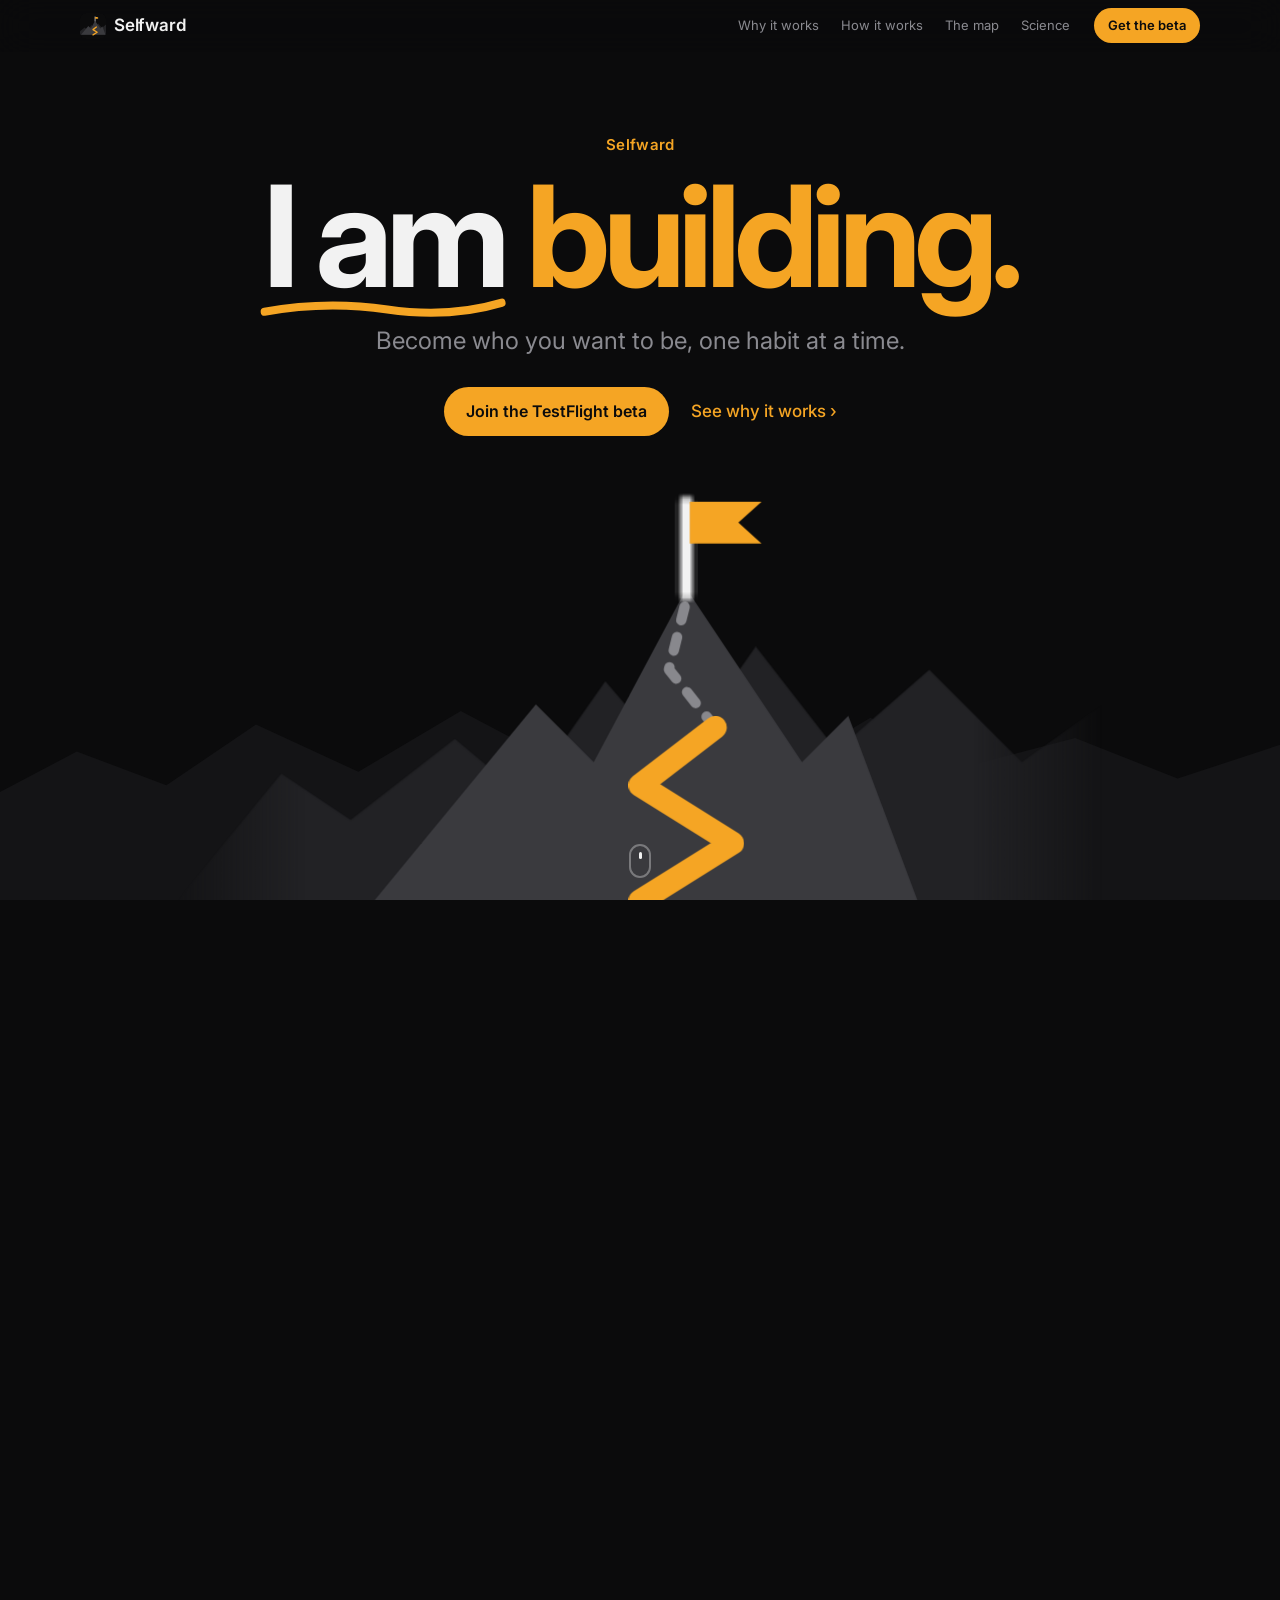
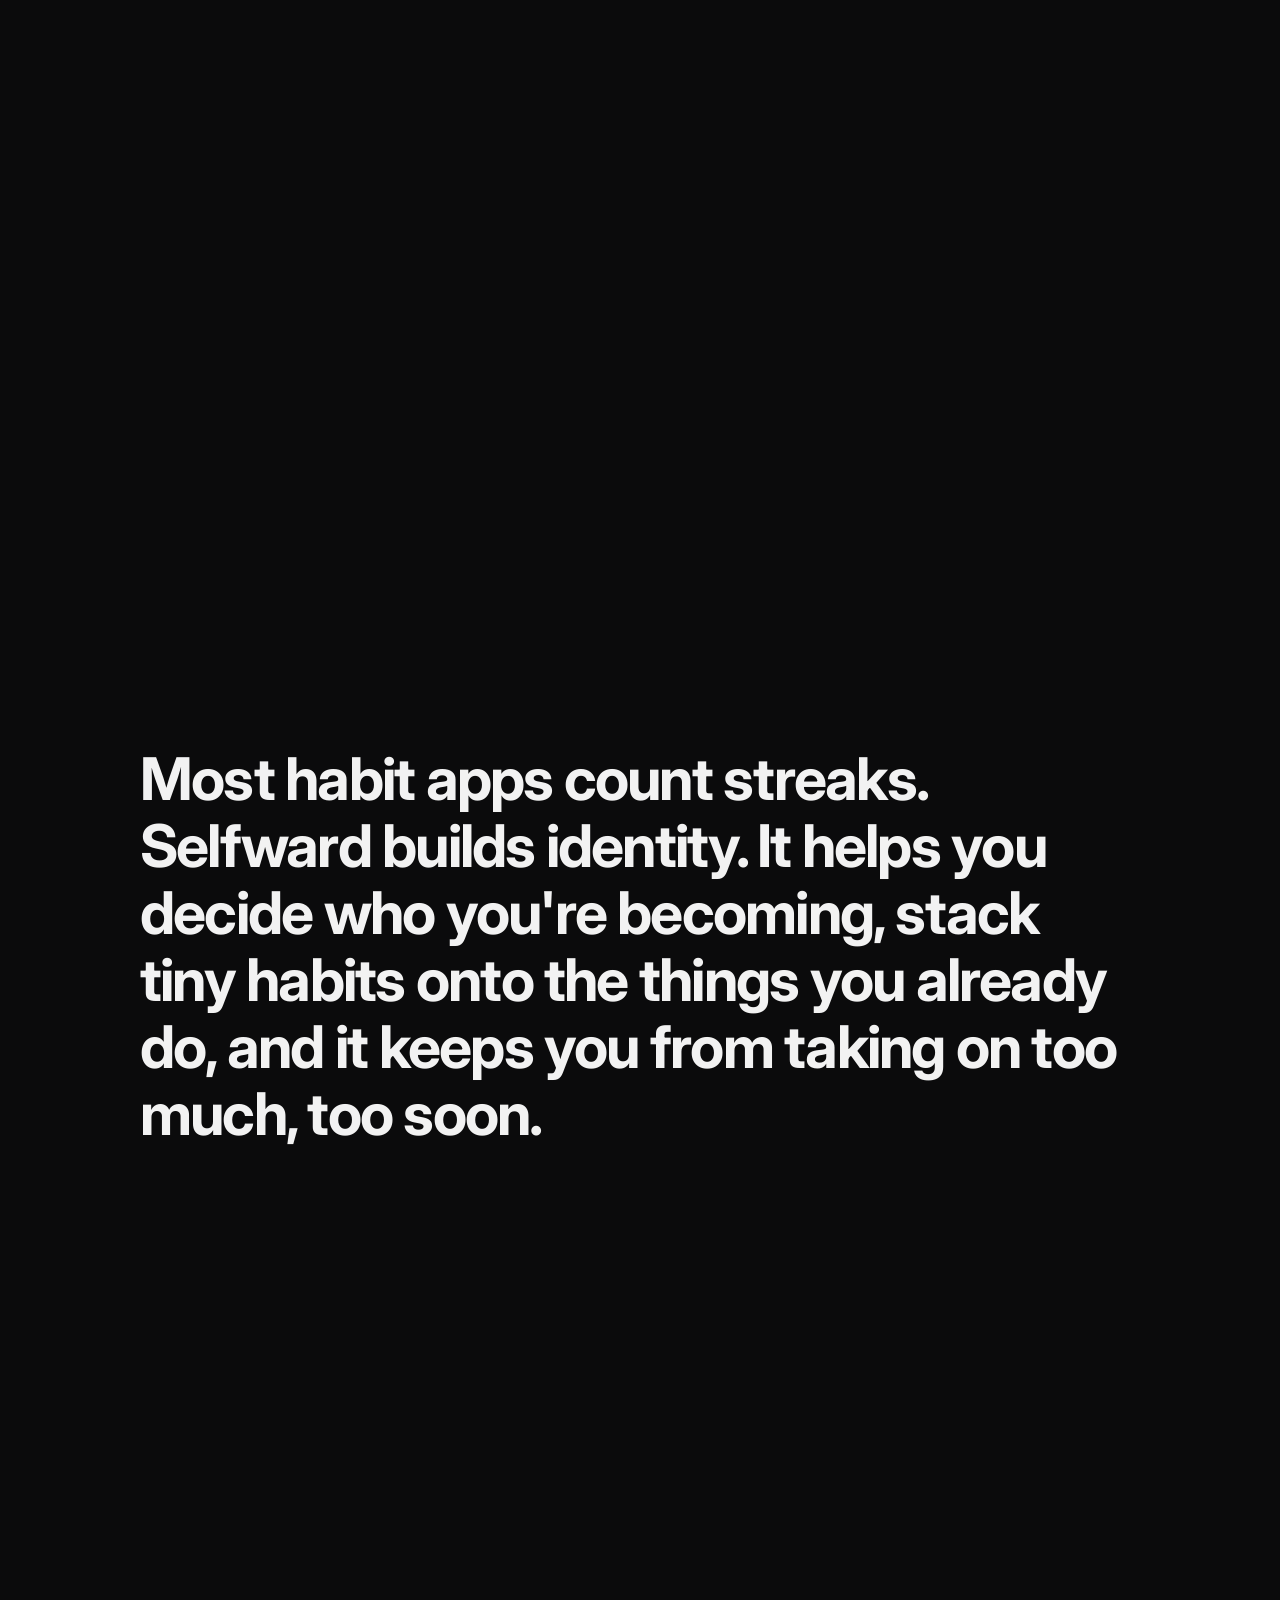
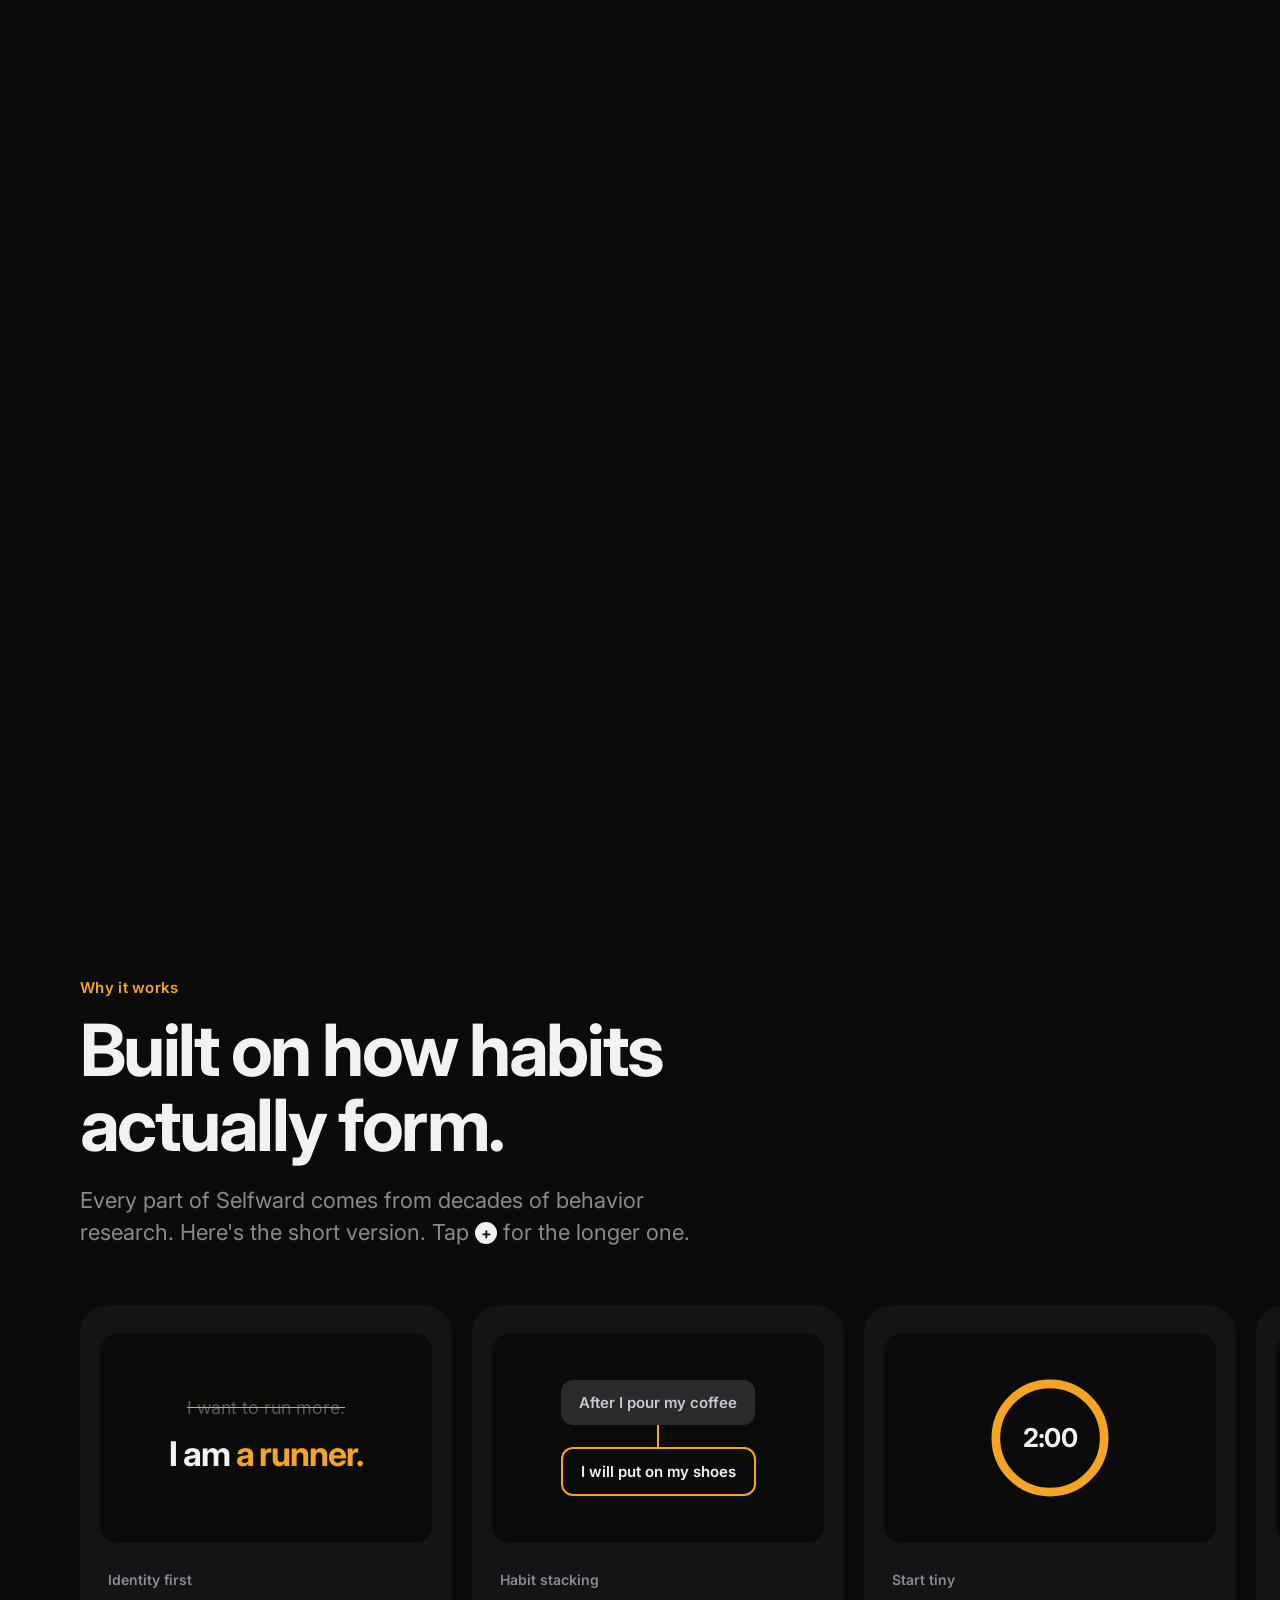
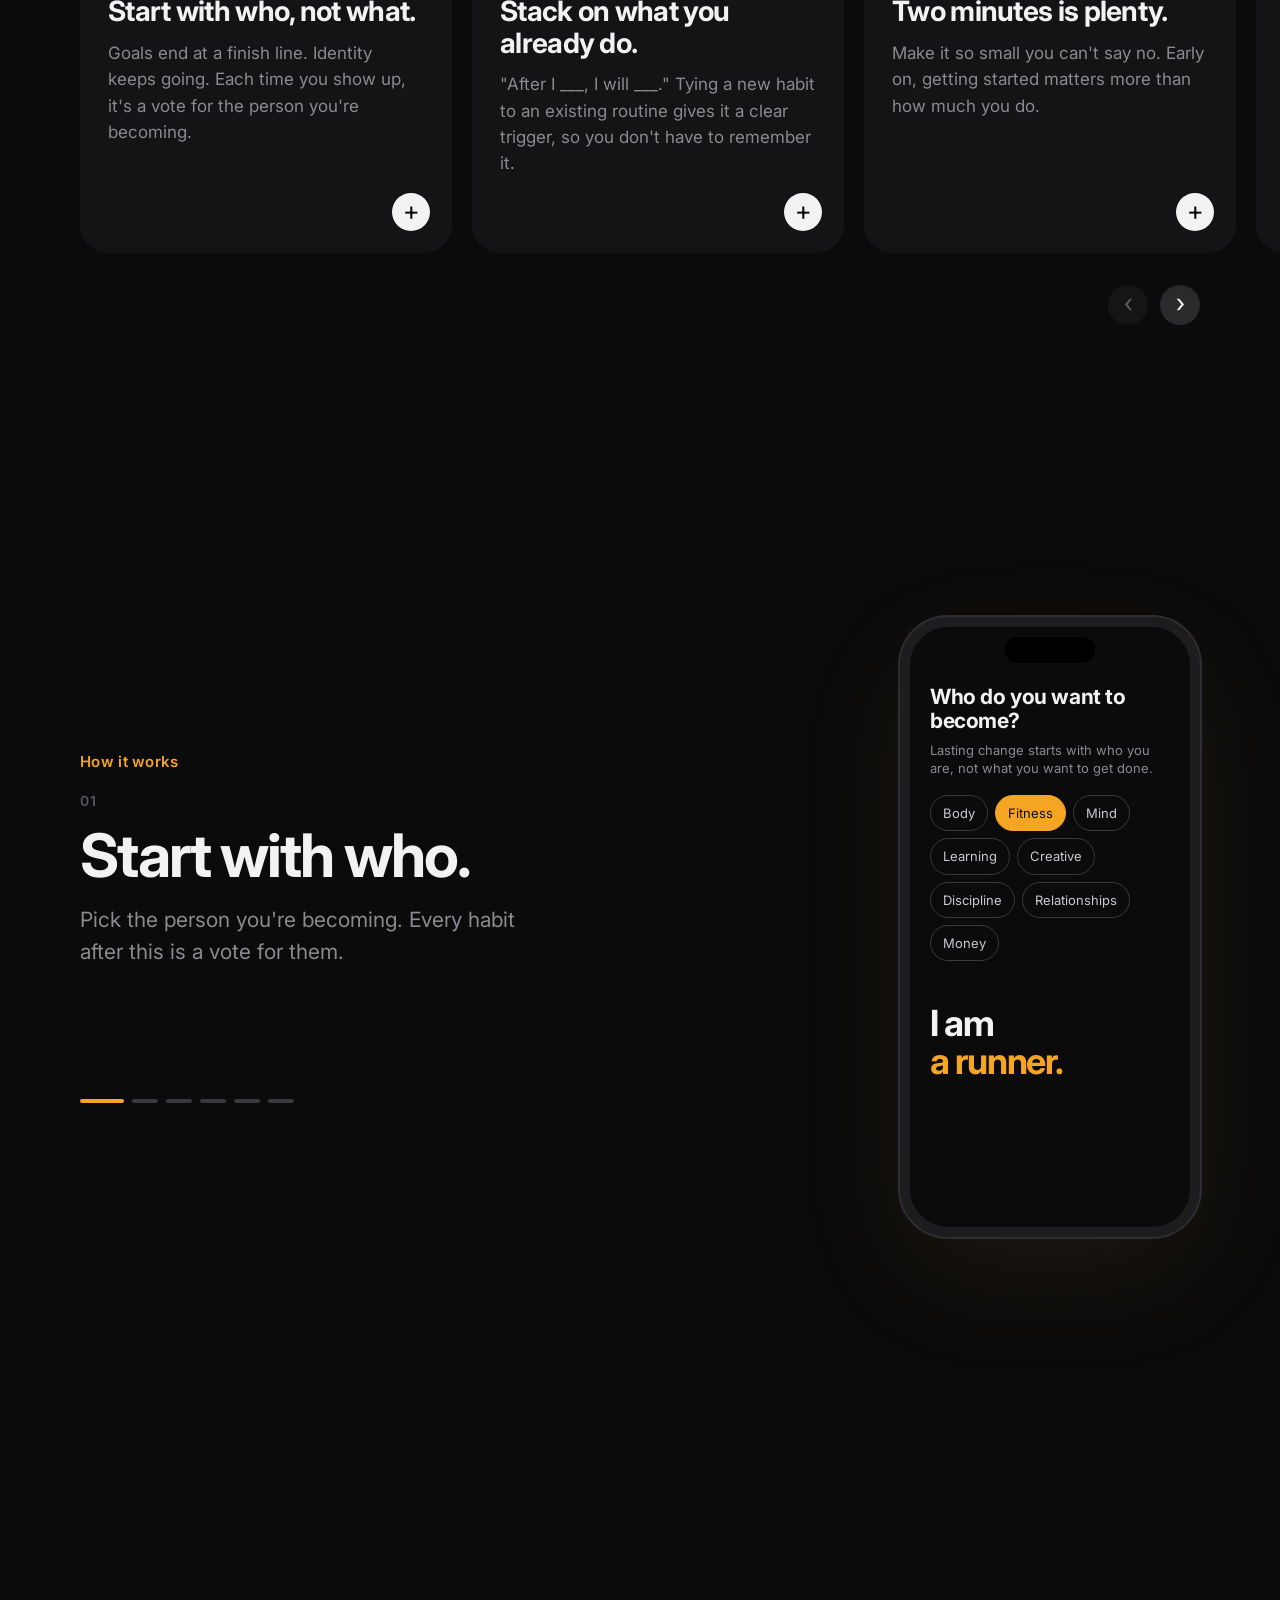
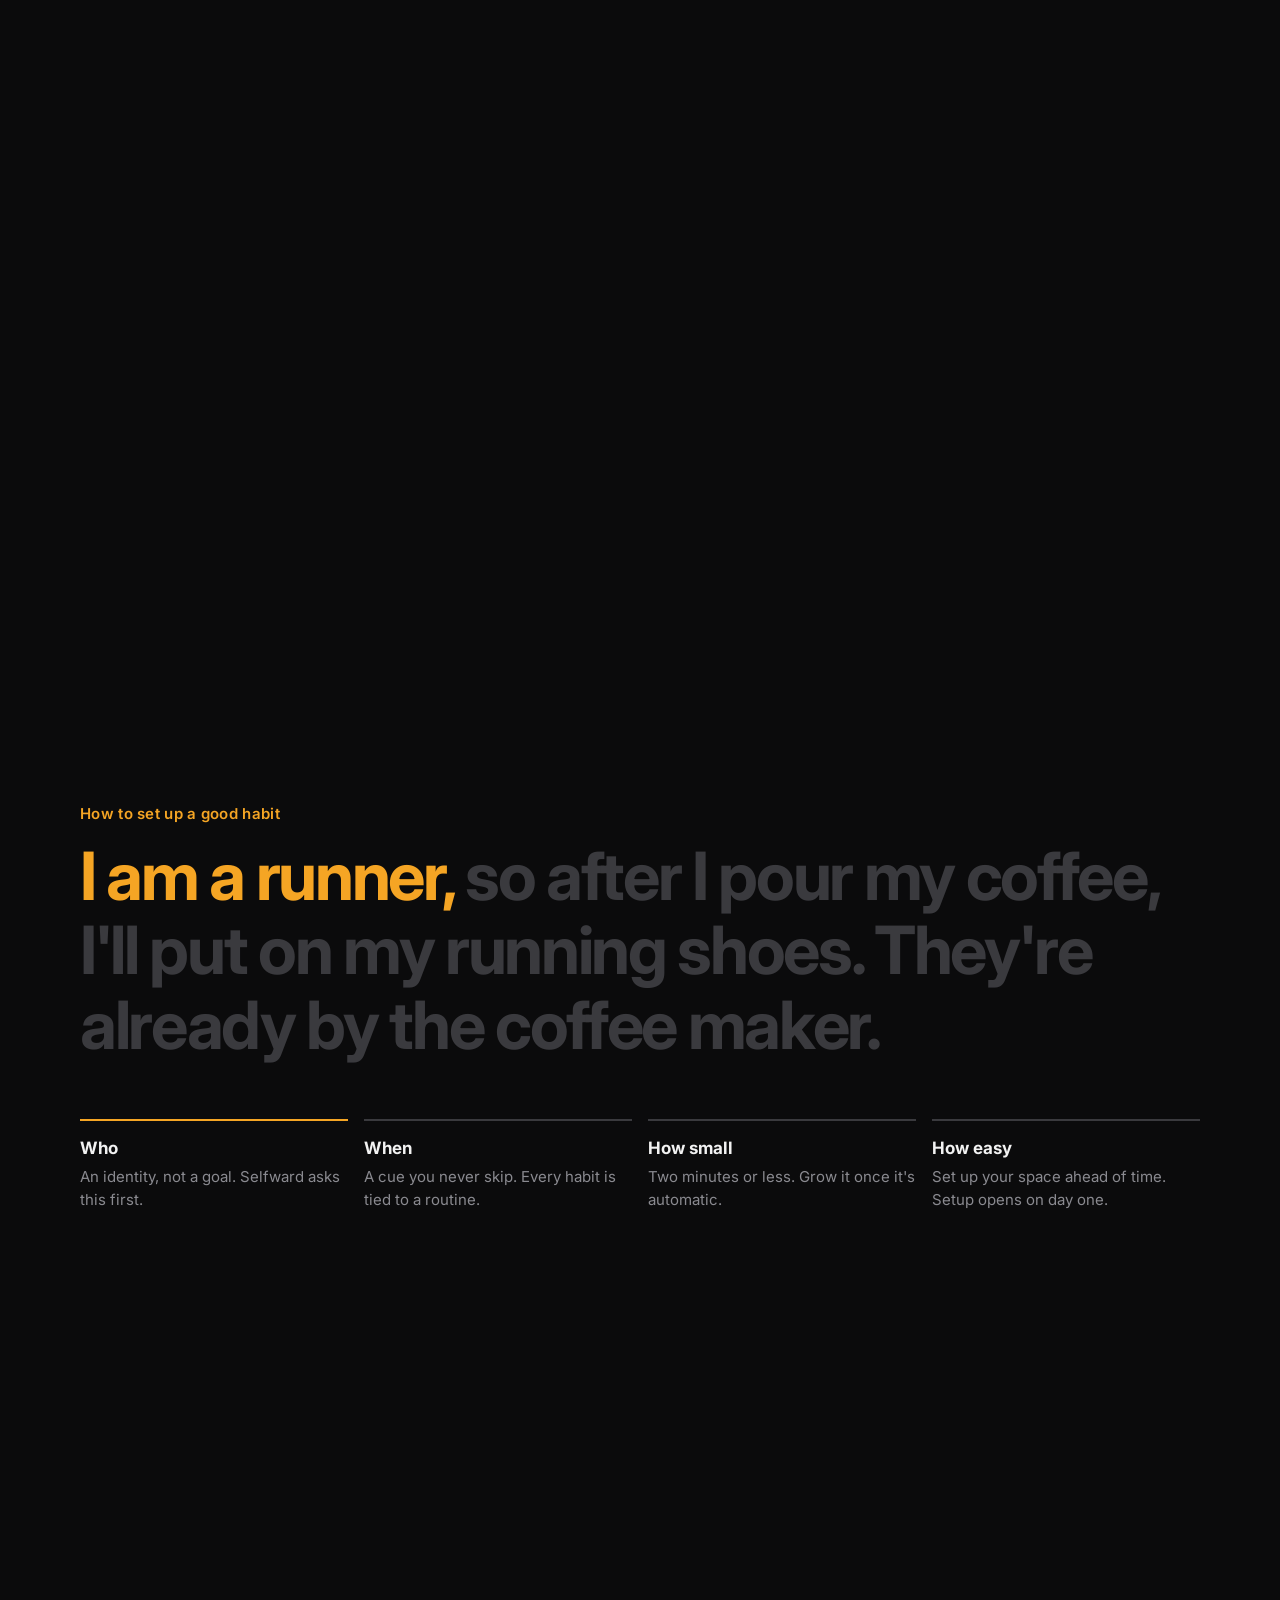
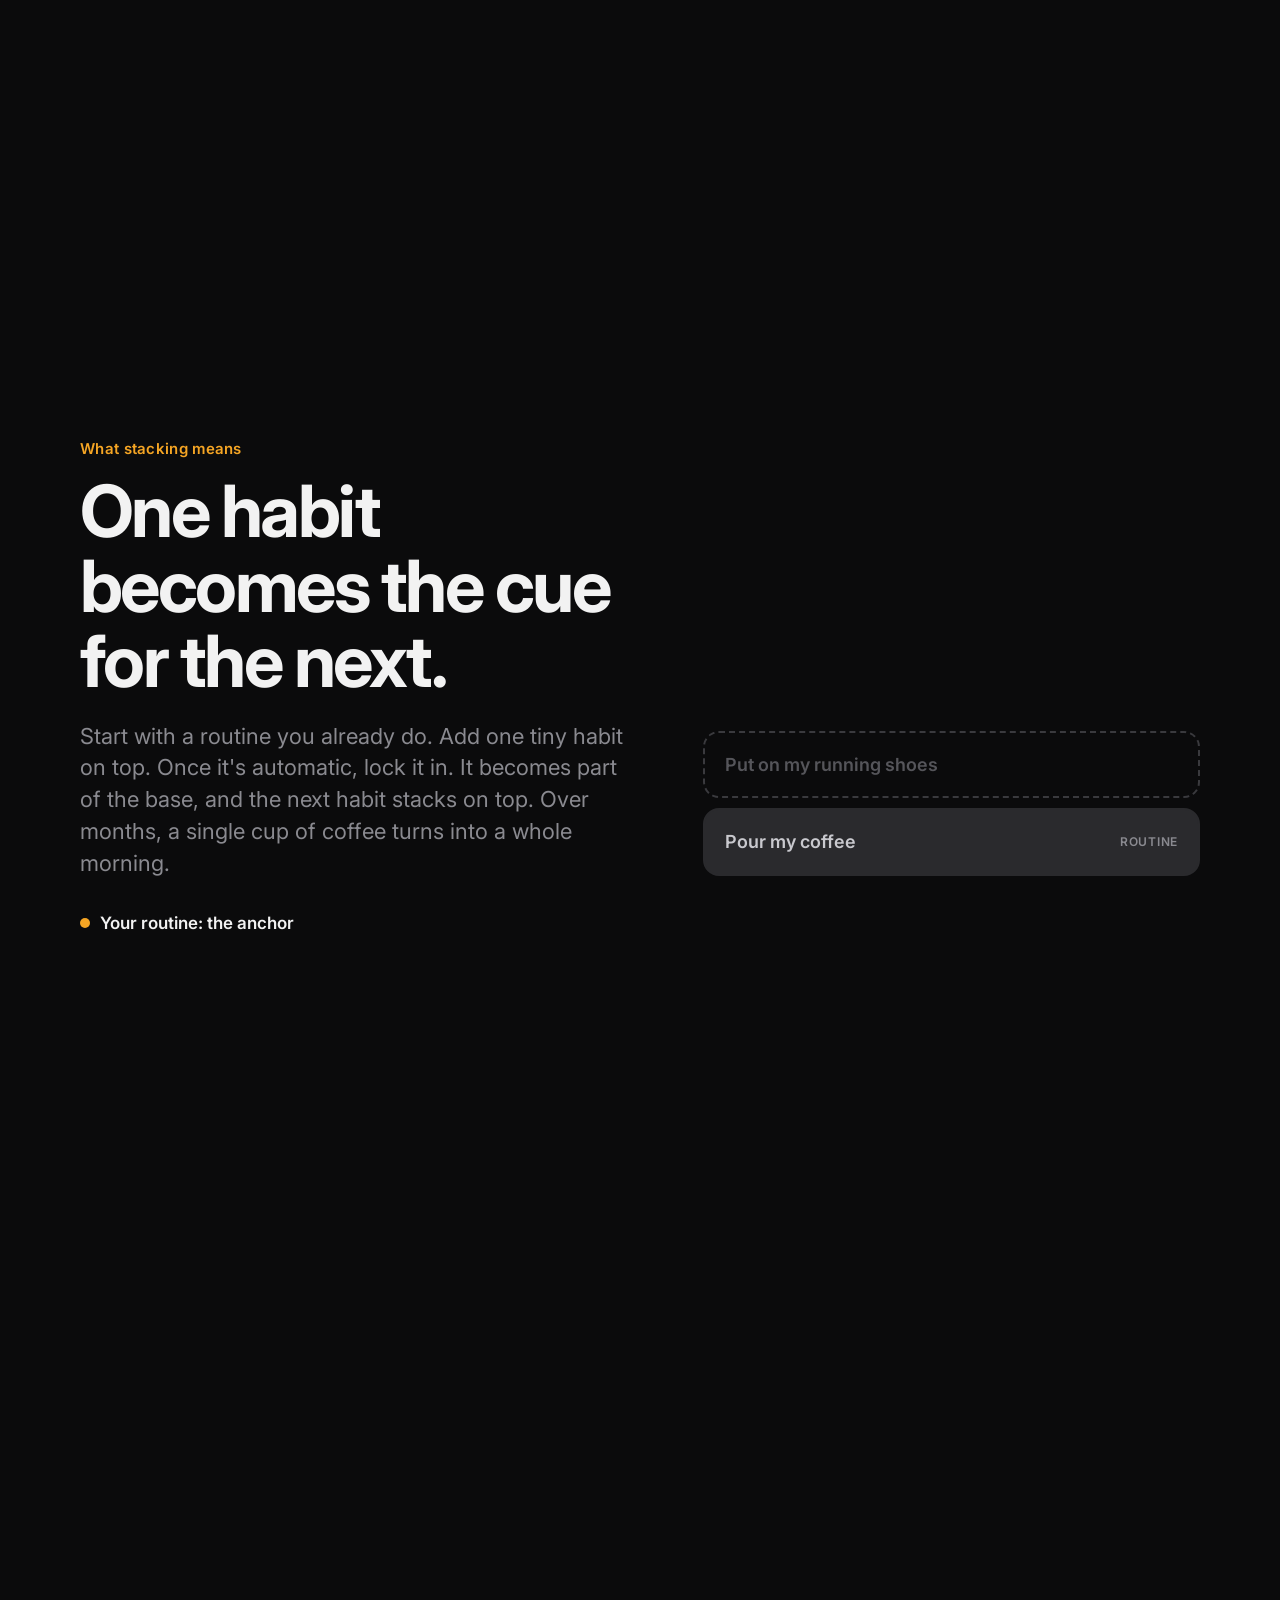
==== index.html @ f092ea37 "Add files via upload" ====
<!doctype html>
<html lang="en">
<head>
  <meta charset="utf-8">
  <meta name="viewport" content="width=device-width, initial-scale=1">
  <title>Selfward</title>
  <meta name="description" content="Selfward helps you become who you want to be, one habit at a time. Identity-first habit stacking, built on the science of how habits actually form.">
  <meta name="theme-color" content="#0B0B0C">
  <link rel="icon" href="assets/favicon.png">
  <link rel="apple-touch-icon" href="assets/icon.png">
  <link rel="preconnect" href="https://fonts.googleapis.com">
  <link rel="preconnect" href="https://fonts.gstatic.com" crossorigin>
  <link href="https://fonts.googleapis.com/css2?family=Inter:wght@400;500;600;700&display=swap" rel="stylesheet">
  <link rel="stylesheet" href="styles.css">
</head>
<body>

<!-- Nav -->
<header class="nav" id="nav">
  <a class="nav-brand" href="#top" aria-label="Selfward home">
    <svg viewBox="0 0 100 100" aria-hidden="true"><use href="#mark"/></svg>
    <span>Selfward</span>
  </a>
  <nav class="nav-links" aria-label="Sections">
    <a href="#why">Why it works</a>
    <a href="#story">How it works</a>
    <a href="#map">The map</a>
    <a href="#science">Science</a>
  </nav>
  <a class="btn btn-sm" href="#beta">Get the beta</a>
</header>

<!-- Shared SVG symbols -->
<svg width="0" height="0" style="position:absolute" aria-hidden="true">
  <symbol id="mark" viewBox="0 0 100 100">
    <path d="M-30 84 L-12 62 L0 70 L18 56 L30 66 L44 46 L56 60 L70 40 L84 58 L100 44 L116 60 L130 50 L130 84 Z" fill="#222225"/>
    <path d="M4 84 L32 50 L42 60 L58 30 L78 60 L86 52 L98 84 Z" fill="#3A3A3E"/>
    <path d="M50 84 L66 74 L50 64 L63 54" fill="none" stroke="#F5A524" stroke-width="5" stroke-linecap="round" stroke-linejoin="round"/>
    <path d="M58 31V15" stroke="#F2F2F2" stroke-width="2.6" stroke-linecap="round"/>
    <path d="M58.6 15H71L67 18.6L71 22.2H58.6Z" fill="#F5A524"/>
  </symbol>
</svg>

<main>

<!-- 1. Hero: the Range rises -->
<section class="hero" id="top" data-scroll>
  <div class="sticky hero-sticky">
    <div class="hero-far" aria-hidden="true">
      <svg viewBox="0 0 1000 200" preserveAspectRatio="none"><path d="M0 200 L0 120 L60 90 L130 115 L200 70 L280 105 L360 60 L440 100 L520 75 L600 110 L680 65 L760 100 L840 80 L920 110 L1000 85 L1000 200Z" fill="#141416"/></svg>
    </div>
    <div class="hero-copy">
      <p class="eyebrow hero-in" style="--d:1.9s">Selfward</p>
      <h1 class="hero-title">
        <span class="hero-in hero-iam" style="--d:2.1s">I am<svg class="ink" viewBox="0 0 120 10" preserveAspectRatio="none" aria-hidden="true"><path d="M4 7 Q33 2 62 6 T116 3" pathLength="100"/></svg></span>
        <span class="hero-in" style="--d:2.35s"><span class="hero-want">building.</span></span>
      </h1>
      <p class="hero-sub hero-in" style="--d:2.7s">Become who you want to be, one habit at a time.</p>
      <div class="hero-ctas hero-in" style="--d:2.95s">
        <a class="btn" href="#beta">Join the TestFlight beta</a>
        <a class="link-arrow" href="#why">See why it works</a>
      </div>
    </div>
    <div class="range-wrap">
      <svg class="hero-range" viewBox="-30 0 160 84" aria-hidden="true">
        <defs>
          <linearGradient id="sidefade"><stop offset="0" stop-color="#fff" stop-opacity="0"/><stop offset=".14" stop-color="#fff"/><stop offset=".86" stop-color="#fff"/><stop offset="1" stop-color="#fff" stop-opacity="0"/></linearGradient>
          <mask id="sides" maskContentUnits="userSpaceOnUse"><rect x="-30" y="0" width="160" height="84" fill="url(#sidefade)"/></mask>
        </defs>
        <g mask="url(#sides)">
          <path class="r-back" d="M-30 84 L-12 62 L0 70 L18 56 L30 66 L44 46 L56 60 L70 40 L84 58 L100 44 L116 60 L130 50 L130 84 Z" fill="#222225"/>
        </g>
        <path class="r-front" d="M4 84 L32 50 L42 60 L58 30 L78 60 L86 52 L98 84 Z" fill="#3A3A3E"/>
        <path class="r-ahead" d="M63 54 L55 44 L58 32" fill="none" stroke="#C9C9CE" stroke-width="1.8" stroke-dasharray="2.4 3" stroke-linecap="round" stroke-linejoin="round"/>
        <path class="r-walked" d="M50 84 L66 74 L50 64 L63 54" fill="none" stroke="#F5A524" stroke-width="4" stroke-linecap="round" stroke-linejoin="round"/>
        <g class="r-flag">
          <path class="r-pole" d="M58 31V15" stroke="#F2F2F2" stroke-width="2.2" stroke-linecap="round"/>
          <path class="r-pennant" d="M58.6 15H71L67 18.6L71 22.2H58.6Z" fill="#F5A524"/>
        </g>
      </svg>
    </div>
    <div class="hero-veil" aria-hidden="true"></div>
    <div class="scroll-hint hero-in" style="--d:3.3s" aria-hidden="true"><span></span></div>
  </div>
</section>

<!-- 2. Statement -->
<section class="statement-wrap" data-scroll>
  <div class="sticky statement-sticky">
    <p class="statement" data-words>Most habit apps count streaks. Selfward builds identity. It helps you decide who you're becoming, stack tiny habits onto the things you already do, and it keeps you from taking on too much, too soon.</p>
  </div>
</section>

<!-- 3. Why it works: card rail -->
<section class="section" id="why">
  <div class="container">
    <p class="eyebrow reveal">Why it works</p>
    <h2 class="h2 reveal">Built on how habits<br>actually form.</h2>
    <p class="lede reveal">Every part of Selfward comes from decades of behavior research. Here's the short version. Tap <span class="plus-inline">+</span> for the longer one.</p>
  </div>
  <div class="rail-wrap reveal">
    <ul class="rail" id="rail" tabindex="0" aria-label="Principles behind Selfward">

      <li class="card">
        <div class="card-art art-identity" aria-hidden="true">
          <span class="strike">I want to run more.</span>
          <span class="big">I am <em>a runner.</em></span>
        </div>
        <p class="card-eyebrow">Identity first</p>
        <h3>Start with who, not what.</h3>
        <p>Goals end at a finish line. Identity keeps going. Each time you show up, it's a vote for the person you're becoming.</p>
        <button class="card-more-btn" aria-label="More about identity first">+</button>
        <div class="card-more" hidden>
          <p class="card-eyebrow">Identity first</p>
          <h3>Start with who, not what.</h3>
          <p>Most people set outcome goals, like "run a 10K" or "read 20 books". When the goal is reached or missed, the behavior usually stops. Identity-based habits flip the order. You decide who you're becoming ("I am a runner") and choose habits that prove it.</p>
          <p>Research on identity and motivation backs this up. In one study, asking people to <em>be a voter</em> raised turnout more than asking them <em>to vote</em>. Framing a behavior as part of who you are makes it matter more.</p>
          <p class="in-app"><strong>In Selfward:</strong> setup starts with "Who do you want to become?" Your "I am…" line sits at the top of Today, on your map and in every reminder.</p>
          <p class="cite">Bryan, Walton, Rogers &amp; Dweck (2011), <em>PNAS</em>. Oyserman (2009), identity-based motivation. Clear (2018), <em>Atomic Habits</em>.</p>
        </div>
      </li>

      <li class="card">
        <div class="card-art art-stack" aria-hidden="true">
          <span class="blk blk-base">After I pour my coffee</span>
          <span class="blk-join"></span>
          <span class="blk blk-new">I will put on my shoes</span>
        </div>
        <p class="card-eyebrow">Habit stacking</p>
        <h3>Stack on what you already do.</h3>
        <p>"After I ___, I will ___." Tying a new habit to an existing routine gives it a clear trigger, so you don't have to remember it.</p>
        <button class="card-more-btn" aria-label="More about habit stacking">+</button>
        <div class="card-more" hidden>
          <p class="card-eyebrow">Habit stacking</p>
          <h3>Stack on what you already do.</h3>
          <p>An if-then plan ("when X happens, I'll do Y") is called an <em>implementation intention</em>. It's one of the best-studied tools in behavior change. In a review of 94 studies, people who made if-then plans followed through much more often than people who only set a goal.</p>
          <p>Habit stacking uses a routine you already do every day as the "if". Your morning coffee already happens without fail, so it's a reliable cue for something new.</p>
          <p class="in-app"><strong>In Selfward:</strong> you list the routines you never skip, and every new habit has to be paired with one of them, or with the habit below it.</p>
          <p class="cite">Gollwitzer (1999), <em>American Psychologist</em>. Gollwitzer &amp; Sheeran (2006), <em>Advances in Experimental Social Psychology</em>.</p>
        </div>
      </li>

      <li class="card">
        <div class="card-art art-timer" aria-hidden="true">
          <svg viewBox="0 0 120 120"><circle cx="60" cy="60" r="50" stroke="#222225" stroke-width="8" fill="none"/><circle class="timer-arc" cx="60" cy="60" r="50" stroke="#F5A524" stroke-width="8" fill="none" stroke-linecap="round" pathLength="100" stroke-dasharray="100" stroke-dashoffset="100" transform="rotate(-90 60 60)"/></svg>
          <span>2:00</span>
        </div>
        <p class="card-eyebrow">Start tiny</p>
        <h3>Two minutes is plenty.</h3>
        <p>Make it so small you can't say no. Early on, getting started matters more than how much you do.</p>
        <button class="card-more-btn" aria-label="More about starting tiny">+</button>
        <div class="card-more" hidden>
          <p class="card-eyebrow">Start tiny</p>
          <h3>Two minutes is plenty.</h3>
          <p>Habits form through repetition in a steady context, not through intensity. A tiny version you do every day builds the cue-to-action link faster than an ambitious version you skip half the time.</p>
          <p>"Put on my running shoes" feels almost too easy. That's the point. Once starting is automatic, you can make it bigger.</p>
          <p class="in-app"><strong>In Selfward:</strong> the habit screen prompts "Make it so small you can't say no." When a habit gets hit or miss, the weekly check-up suggests <em>Make it smaller</em>.</p>
          <p class="cite">Fogg (2019), <em>Tiny Habits</em>. Clear (2018), the two-minute rule. Lally et al. (2010).</p>
        </div>
      </li>

      <li class="card">
        <div class="card-art art-easy" aria-hidden="true">
          <svg viewBox="0 0 200 110"><path d="M10 95 H190" stroke="#3A3A3E" stroke-width="2"/><path class="easy-ramp" d="M20 95 L180 30" stroke="#F5A524" stroke-width="4" stroke-linecap="round" fill="none" pathLength="100" stroke-dasharray="100" stroke-dashoffset="100"/><circle class="easy-ball" cx="20" cy="88" r="7" fill="#F2F2F2"/></svg>
          <span>Less friction</span>
        </div>
        <p class="card-eyebrow">Environment design</p>
        <h3>Make it obvious and easy.</h3>
        <p>Small bits of friction decide more than willpower does. Set things up ahead of time so the easy path is the right one.</p>
        <button class="card-more-btn" aria-label="More about environment design">+</button>
        <div class="card-more" hidden>
          <p class="card-eyebrow">Environment design</p>
          <h3>Make it obvious and easy.</h3>
          <p>Research on habits shows that people who seem to have lots of self-control mostly have fewer temptations and less friction. Their surroundings do the work. Moving an obstacle a few steps away, or putting a cue in plain sight, changes behavior far more than trying harder.</p>
          <p>Shoes by the coffee maker. A book on your pillow. A full water glass by the sink.</p>
          <p class="in-app"><strong>In Selfward:</strong> when a habit starts, a setup screen opens: "Now make it easy." It suggests ideas matched to your habit and your cue.</p>
          <p class="cite">Wood (2019), <em>Good Habits, Bad Habits</em>. Wood &amp; Neal (2007), <em>Psychological Review</em>.</p>
        </div>
      </li>

      <li class="card">
        <div class="card-art art-miss" aria-hidden="true">
          <div class="dots"><i></i><i></i><i></i><i class="miss"></i><i></i><i></i><i></i></div>
          <span>One miss keeps your run.</span>
        </div>
        <p class="card-eyebrow">Forgiveness</p>
        <h3>Never miss twice.</h3>
        <p>Missing one day doesn't undo your progress. What counts is getting back on track right away.</p>
        <button class="card-more-btn" aria-label="More about never missing twice">+</button>
        <div class="card-more" hidden>
          <p class="card-eyebrow">Forgiveness</p>
          <h3>Never miss twice.</h3>
          <p>In the best-known study of real-world habit formation, missing a single chance to do the behavior did not noticeably hurt how the habit formed. All-or-nothing streaks are what make people quit. One bad day turns into "I've blown it".</p>
          <p class="in-app"><strong>In Selfward:</strong> one missed day keeps your run, and two in a row starts it over. After a miss, Today gently reminds you: "Missed yesterday. Never miss twice." Days you've set as off are never counted as misses.</p>
          <p class="cite">Lally, van Jaarsveld, Potts &amp; Wardle (2010), <em>European Journal of Social Psychology</em>.</p>
        </div>
      </li>

      <li class="card">
        <div class="card-art art-curve" aria-hidden="true">
          <svg viewBox="0 0 200 110"><path d="M10 100 H190 M10 100 V10" stroke="#3A3A3E" stroke-width="1.5"/><path class="curve-line" d="M10 100 C 40 55, 70 30, 120 22 S 180 18, 190 18" stroke="#F5A524" stroke-width="3.5" fill="none" stroke-linecap="round" pathLength="100" stroke-dasharray="100" stroke-dashoffset="100"/><path d="M120 100 V22" stroke="#55555A" stroke-dasharray="3 4"/></svg>
          <span><b>66</b> days</span>
        </div>
        <p class="card-eyebrow">Automaticity</p>
        <h3>A habit is when you stop thinking.</h3>
        <p>On average, a new behavior took about 66 days to feel automatic. The range was huge, so Selfward lets <em>you</em> decide when a habit is locked in.</p>
        <button class="card-more-btn" aria-label="More about automaticity">+</button>
        <div class="card-more" hidden>
          <p class="card-eyebrow">Automaticity</p>
          <h3>A habit is when you stop thinking.</h3>
          <p>Forget "21 days to form a habit". When researchers tracked people building new daily habits, automaticity rose quickly at first and then leveled off. It took a median of 66 days to reach the plateau, with a range from 18 to 254 days depending on the person and the behavior.</p>
          <p>The real finish line isn't a day count. It's the moment you do the thing without deciding to.</p>
          <p class="in-app"><strong>In Selfward:</strong> you choose a target of 7, 14, 21, 30 or 66 days. When you reach it, Selfward asks, "Does it happen without thinking yet?" You can lock it in, or take one more week.</p>
          <p class="cite">Lally et al. (2010), <em>European Journal of Social Psychology</em>.</p>
        </div>
      </li>

    </ul>
    <div class="rail-controls container">
      <button class="rail-btn" data-dir="-1" aria-label="Previous card">&#8249;</button>
      <button class="rail-btn" data-dir="1" aria-label="Next card">&#8250;</button>
    </div>
  </div>
</section>

<!-- 4. Scroll-scrubbed story -->
<section class="story" id="story" data-scroll data-steps="6">
  <div class="sticky story-sticky">
    <div class="story-captions">
      <p class="eyebrow">How it works</p>
      <div class="captions">
        <div class="cap"><span class="cap-n">01</span><h2>Start with who.</h2><p>Pick the person you're becoming. Every habit after this is a vote for them.</p></div>
        <div class="cap"><span class="cap-n">02</span><h2>Find the cue you never skip.</h2><p>Pouring coffee, brushing your teeth, getting into bed. These already happen every day, so they make good anchors.</p></div>
        <div class="cap"><span class="cap-n">03</span><h2>Stack something tiny on top.</h2><p>After I pour my coffee, I'll put on my running shoes. Keep it small enough that you can't say no.</p></div>
        <div class="cap"><span class="cap-n">04</span><h2>Now make it easy.</h2><p>Selfward asks what you can set up ahead of time, so the habit is right in front of you when the cue comes.</p></div>
        <div class="cap"><span class="cap-n">05</span><h2>Show up. Missed a day? Fine.</h2><p>Missing one day keeps your run going. Miss two in a row and it starts over. Never miss twice.</p></div>
        <div class="cap"><span class="cap-n">06</span><h2>Lock it in.</h2><p>Once it happens without thinking, it comes off your list for good, and the next habit starts on top of it.</p></div>
      </div>
      <div class="story-progress" aria-hidden="true"><i></i><i></i><i></i><i></i><i></i><i></i></div>
    </div>

    <div class="phone" aria-hidden="true">
      <div class="phone-notch"></div>

      <div class="screen s1">
        <p class="s-title">Who do you want to become?</p>
        <p class="s-sub">Lasting change starts with who you are, not what you want to get done.</p>
        <div class="chips">
          <span>Body</span><span class="on">Fitness</span><span>Mind</span><span>Learning</span><span>Creative</span><span>Discipline</span><span>Relationships</span><span>Money</span>
        </div>
        <div class="s-iam">I am<br><em>a runner.</em></div>
      </div>

      <div class="screen s2">
        <p class="s-title">What do you already do every day?</p>
        <p class="s-sub">These are the cues your new habits will stack on. Pick the things you never skip.</p>
        <p class="s-group">Morning</p>
        <div class="rows">
          <span>Wake up</span><span class="on">Pour my coffee</span><span>Brush my teeth</span>
        </div>
        <p class="s-group">Afternoon</p>
        <div class="rows"><span>Eat lunch</span></div>
        <p class="s-group">Evening</p>
        <div class="rows"><span>Cook dinner</span><span>Get into bed</span></div>
      </div>

      <div class="screen s3">
        <p class="s-title">Build your first stack</p>
        <p class="s-sub">Pair each new habit with something you already do, so one leads straight into the next.</p>
        <div class="stack-demo">
          <div class="sd-cue"><small>After I</small>pour my coffee</div>
          <div class="sd-join"></div>
          <div class="sd-new"><small>I will</small>put on my running shoes</div>
        </div>
        <p class="s-note">Make it so small you can't say no. Two minutes is plenty.</p>
        <div class="days"><span class="on">M</span><span class="on">T</span><span class="on">W</span><span class="on">T</span><span class="on">F</span><span>S</span><span>S</span></div>
        <p class="s-meta">Lock it in after <b>21 days</b></p>
      </div>

      <div class="screen s4">
        <p class="s-title">Now make it easy.</p>
        <p class="s-sub">What could you set up ahead of time so it's obvious and easy?</p>
        <div class="ideas">
          <label><i></i>Put your shoes where you pour your coffee</label>
          <label><i></i>Lay out your clothes and shoes the night before</label>
          <label><i></i>Pack your bag and leave it by the door</label>
        </div>
        <div class="s-btn">Done</div>
      </div>

      <div class="screen s5">
        <p class="s-day">Day 12</p>
        <p class="s-iam-sm">I am <em>a runner.</em></p>
        <div class="banner">Missed yesterday. <b>Never miss twice.</b></div>
        <div class="week"><i class="d"></i><i class="d"></i><i class="d"></i><i class="d"></i><i class="d"></i><i class="m"></i><i class="t"></i></div>
        <p class="s-group">Morning</p>
        <div class="check"><i></i><div><small>After I pour my coffee</small>Put on my running shoes</div></div>
        <div class="check c2"><i></i><div><small>After I brush my teeth</small>Drink a glass of water</div></div>
        <p class="s-group">Evening</p>
        <div class="check c3"><i></i><div><small>After I get into bed</small>Read one page</div></div>
        <div class="tabbar"><span class="on">Today</span><span>Map</span><span>History</span><span>Settings</span></div>
      </div>

      <div class="screen s6">
        <div class="ring"><svg viewBox="0 0 120 120"><circle cx="60" cy="60" r="52" stroke="#222225" stroke-width="6" fill="none"/><circle class="ring-arc" cx="60" cy="60" r="52" stroke="#F5A524" stroke-width="6" fill="none" stroke-linecap="round" pathLength="100" stroke-dasharray="100" stroke-dashoffset="100" transform="rotate(-90 60 60)"/></svg><span><b>21</b>days</span></div>
        <div class="c-ask">
          <p class="s-title center">Does it happen without thinking yet?</p>
          <div class="s-btn">Lock it in</div>
          <div class="s-btn ghost">One more week</div>
        </div>
        <div class="c-done">
          <p class="s-title center">Locked in.</p>
          <p class="s-sub center">It's not a thought anymore. It's a habit, and part of who you are.</p>
          <div class="next"><small>Up next on this stack</small>Walk to the corner</div>
        </div>
      </div>
    </div>
  </div>
</section>

<!-- 5. How to set up a good habit -->
<section class="section formula-wrap" id="setup" data-scroll>
  <div class="sticky formula-sticky">
    <div class="container">
      <p class="eyebrow">How to set up a good habit</p>
      <p class="formula">
        <span class="seg" data-k="Who">I am a runner,</span>
        <span class="seg" data-k="When">so after I pour my coffee,</span>
        <span class="seg" data-k="How small">I'll put on my running shoes.</span>
        <span class="seg" data-k="How easy">They're already by the coffee maker.</span>
      </p>
      <div class="formula-keys">
        <div class="fk"><b>Who</b><p>An identity, not a goal. Selfward asks this first.</p></div>
        <div class="fk"><b>When</b><p>A cue you never skip. Every habit is tied to a routine.</p></div>
        <div class="fk"><b>How small</b><p>Two minutes or less. Grow it once it's automatic.</p></div>
        <div class="fk"><b>How easy</b><p>Set up your space ahead of time. Setup opens on day one.</p></div>
      </div>
    </div>
  </div>
</section>

<!-- 6. What stacking means -->
<section class="tower-wrap" id="stacking" data-scroll data-steps="5">
  <div class="sticky tower-sticky container">
    <div class="tower-copy">
      <p class="eyebrow">What stacking means</p>
      <h2 class="h2">One habit becomes the cue for the next.</h2>
      <p class="lede">Start with a routine you already do. Add one tiny habit on top. Once it's automatic, lock it in. It becomes part of the base, and the next habit stacks on top. Over months, a single cup of coffee turns into a whole morning.</p>
      <p class="tower-status"><span class="ts-dot"></span><span id="towerStatus">Your routine: the anchor</span></p>
    </div>
    <div class="tower" aria-hidden="true">
      <div class="tb tb5"><span>Stretch for 5 minutes</span><em></em></div>
      <div class="tb tb4"><span>Run for 10 minutes</span><em></em></div>
      <div class="tb tb3"><span>Walk to the corner</span><em></em></div>
      <div class="tb tb2"><span>Put on my running shoes</span><em></em></div>
      <div class="tb tb1 base"><span>Pour my coffee</span><em>routine</em></div>
    </div>
  </div>
</section>

<!-- 7. Guardrails -->
<section class="section" id="guardrails">
  <div class="container">
    <p class="eyebrow reveal">Built to slow you down</p>
    <h2 class="h2 reveal">Most people quit by doing too much, too soon.<br><span class="muted">Selfward won't let you.</span></h2>
    <div class="guards">
      <article class="guard reveal">
        <p class="g-num"><span data-count="2">0</span></p>
        <h3>Start with one or two.</h3>
        <p>If you try to start a third new habit at once, the builder steps in: "Most people do best starting with 1 or 2."</p>
      </article>
      <article class="guard reveal">
        <p class="g-num g-word">Queue</p>
        <h3>New ideas wait their turn.</h3>
        <p>New habits go to <em>Up next</em> by default. A habit stacked on one you're still building waits until that one locks in.</p>
      </article>
      <article class="guard reveal">
        <p class="g-num">+<span data-count="7">0</span></p>
        <h3>Lock-in is your call.</h3>
        <p>Hitting your target doesn't mean you're done. If it doesn't feel automatic yet, add another week.</p>
      </article>
      <article class="guard reveal">
        <p class="g-num"><span data-count="5">0</span><small>/7</small></p>
        <h3>A weekly check-up.</h3>
        <p>Below 5 of the last 7 days, Selfward doesn't scold. It asks: <em>Make it smaller</em>, <em>Change the cue</em>, <em>Give it another week</em> or <em>Pause it</em>.</p>
      </article>
      <article class="guard reveal">
        <p class="g-num"><span data-count="1">0</span><small> miss</small></p>
        <h3>Never miss twice.</h3>
        <p>One missed day is forgiven. Your run only resets after two in a row, so one bad day never snowballs.</p>
      </article>
      <article class="guard reveal">
        <p class="g-num"><span data-count="3">0</span><small> · </small><span data-count="5">0</span></p>
        <h3>Focus, on purpose.</h3>
        <p>Up to 3 identity themes and 5 supporting pathways. There's enough room to grow, but not enough to spread yourself thin.</p>
      </article>
    </div>
  </div>
</section>

<!-- 8. Take a closer look: the map -->
<section class="section closer" id="map">
  <div class="container">
    <p class="eyebrow reveal">The Map</p>
    <h2 class="h2 reveal">Take a closer look.</h2>
    <p class="lede reveal">Every identity is a range, and every stack is a peak. Tap the <span class="plus-inline">+</span> to explore.</p>
  </div>
  <div class="map-scroll reveal" id="mapScroll">
    <div class="map-stage" id="mapStage">
      <svg class="map-svg" viewBox="0 0 1200 640" aria-hidden="true">
        <defs>
          <linearGradient id="fog" x1="0" y1="0" x2="0" y2="1"><stop offset="0" stop-color="#0B0B0C" stop-opacity="0"/><stop offset="1" stop-color="#0B0B0C"/></linearGradient>
        </defs>
        <path d="M0 640 L0 380 L80 330 L160 360 L250 290 L340 340 L430 270 L520 320 L610 250 L700 300 L800 240 L900 310 L990 270 L1090 330 L1200 290 L1200 640Z" fill="#141416"/>
        <path d="M0 640 L0 560 L110 470 L300 255 L395 350 L455 318 L640 140 L780 330 L850 290 L960 270 L1090 420 L1200 470 L1200 640 Z" fill="#232326"/>
        <path d="M300 255 L395 350 L340 640 L300 640Z M640 140 L780 330 L700 640 L640 640Z M960 270 L1090 420 L1010 640 L960 640Z" fill="#1A1A1D"/>
        <path d="M110 470 L300 255 L395 350 L455 318 L640 140 L780 330 L850 290 L960 270 L1090 420" fill="none" stroke="#3A3A3E" stroke-width="1.5"/>
        <!-- Stack A: locked -->
        <path class="trail" d="M200 610 L250 520 L225 450 L275 380 L262 320 L300 262" fill="none" stroke="#F5A524" stroke-width="4" stroke-linecap="round" stroke-linejoin="round"/>
        <g fill="#F5A524"><circle cx="250" cy="520" r="7"/><circle cx="225" cy="450" r="7"/><circle cx="275" cy="380" r="7"/><circle cx="262" cy="320" r="7"/><circle cx="300" cy="262" r="9"/></g>
        <!-- Stack B: building -->
        <path class="trail" d="M560 610 L610 540 L575 470 L630 400" fill="none" stroke="#F5A524" stroke-width="4" stroke-linecap="round" stroke-linejoin="round"/>
        <path d="M630 400 L600 330 L650 260 L625 200 L640 145" fill="none" stroke="#C9C9CE" stroke-opacity=".5" stroke-width="2.5" stroke-dasharray="5 7" stroke-linecap="round"/>
        <g fill="#F5A524"><circle cx="610" cy="540" r="7"/><circle cx="575" cy="470" r="7"/></g>
        <circle class="pulse" cx="630" cy="400" r="9" fill="#0B0B0C" stroke="#F5A524" stroke-width="3"/>
        <g fill="#0B0B0C" stroke="#8A8A90" stroke-width="2"><circle cx="600" cy="330" r="6"/><circle cx="650" cy="260" r="6"/><circle cx="625" cy="200" r="6"/></g>
        <path d="M640 142 V88" stroke="#F2F2F2" stroke-width="4" stroke-linecap="round"/>
        <path d="M641 88 H683 L670 100 L683 112 H641Z" fill="#F5A524"/>
        <!-- Pathway C: ahead -->
        <path d="M900 610 L940 520 L915 440 L955 360 L960 275" fill="none" stroke="#C9C9CE" stroke-opacity=".45" stroke-width="2.5" stroke-dasharray="5 7" stroke-linecap="round"/>
        <g fill="#0B0B0C" stroke="#8A8A90" stroke-width="2"><circle cx="940" cy="520" r="6"/><circle cx="915" cy="440" r="6"/><circle cx="955" cy="360" r="6"/><circle cx="960" cy="275" r="7"/></g>
        <rect x="0" y="560" width="1200" height="80" fill="url(#fog)"/>
        <g font-family="Inter, sans-serif" font-size="15" fill="#8A8A90" text-anchor="middle">
          <text x="220" y="630">Morning run · locked in</text>
          <text x="590" y="630">Evening wind-down · building</text>
          <text x="930" y="630">Great mobility · ahead</text>
        </g>
      </svg>

      <div class="map-card">
        <p class="mc-k">Where you're headed</p>
        <p class="mc-iam">I am <em>a runner.</em></p>
        <div class="mc-bar"><i style="width:42%"></i></div>
        <p class="mc-meta"><b>42%</b> · 5 of 12 habits locked in</p>
        <p class="mc-meta">At this pace, you'll get there around <b>Feb 14</b></p>
      </div>
      <div class="map-filters"><span class="on">All</span><span>Running</span><span>Wind-down</span><span>Mobility</span></div>

      <button class="hotspot" style="left:25%;top:41%" data-hs="peak" aria-expanded="false" aria-label="Every peak is a stack">+</button>
      <button class="hotspot" style="left:51%;top:57%" data-hs="trail" aria-expanded="false" aria-label="Walked and ahead trails">+</button>
      <button class="hotspot" style="left:59.5%;top:9%" data-hs="flag" aria-expanded="false" aria-label="The flag">+</button>
      <button class="hotspot" style="left:20.8%;top:81%" data-hs="stops" aria-expanded="false" aria-label="Stops are habits">+</button>
      <button class="hotspot" style="left:79.6%;top:56%" data-hs="pathway" aria-expanded="false" aria-label="Pathways">+</button>
      <button class="hotspot hs-card" data-hs="eta" aria-expanded="false" aria-label="Arrival date">+</button>

      <div class="pop" id="pop" role="dialog" aria-modal="false" aria-labelledby="popTitle" hidden>
        <button class="pop-x" aria-label="Close">&times;</button>
        <h3 id="popTitle"></h3>
        <p id="popBody"></p>
      </div>
    </div>
  </div>
  <div class="container map-pills reveal" role="list" aria-label="Map features">
    <button role="listitem" data-hs="peak">Stacks are peaks</button>
    <button role="listitem" data-hs="trail">Walked vs. ahead</button>
    <button role="listitem" data-hs="stops">Stops are habits</button>
    <button role="listitem" data-hs="flag">The summit</button>
    <button role="listitem" data-hs="eta">Arrival date</button>
    <button role="listitem" data-hs="pathway">Pathways</button>
  </div>
</section>

<!-- 9. Differentiators -->
<section class="section" id="different">
  <div class="container">
    <p class="eyebrow reveal">What's different</p>
    <h2 class="h2 reveal">Not another checklist.</h2>
    <div class="compare reveal" role="table" aria-label="Selfward compared with typical habit trackers">
      <div class="cmp-head" role="row"><span role="columnheader"></span><span role="columnheader">Typical habit tracker</span><span role="columnheader" class="acc">Selfward</span></div>
      <div class="cmp-row" role="row"><span role="rowheader">Starts with</span><span role="cell">A list of tasks</span><span role="cell">Who you're becoming</span></div>
      <div class="cmp-row" role="row"><span role="rowheader">Triggers</span><span role="cell">A reminder at 8:00</span><span role="cell">A routine you already do</span></div>
      <div class="cmp-row" role="row"><span role="rowheader">New habits</span><span role="cell">Add as many as you like</span><span role="cell">A queue, one or two at a time</span></div>
      <div class="cmp-row" role="row"><span role="rowheader">Over time</span><span role="cell">The list keeps growing</span><span role="cell">Habits lock in and come off the list</span></div>
      <div class="cmp-row" role="row"><span role="rowheader">Missed a day</span><span role="cell">Streak broken</span><span role="cell">Never miss twice</span></div>
      <div class="cmp-row" role="row"><span role="rowheader">Progress</span><span role="cell">A streak number</span><span role="cell">A map, with an honest arrival date</span></div>
      <div class="cmp-row" role="row"><span role="rowheader">When it's not working</span><span role="cell">Guilt</span><span role="cell">A check-up: smaller, new cue, or pause</span></div>
      <div class="cmp-row" role="row"><span role="rowheader">Your data</span><span role="cell">In someone's cloud</span><span role="cell">Stays on your phone</span></div>
    </div>
  </div>
</section>

<!-- 10. Pathways -->
<section class="section" id="pathways">
  <div class="container">
    <p class="eyebrow reveal">Two ways in</p>
    <h2 class="h2 reveal">Start in a minute.<br><span class="muted">Or map the whole range.</span></h2>
    <div class="ways">
      <article class="way reveal">
        <p class="w-tag">Quick start · about a minute</p>
        <h3>Pick a few habits and start today.</h3>
        <p>Choose who you're becoming, pick your routines, and stack your first habit. You'll be building before your coffee's cold.</p>
      </article>
      <article class="way way-deep reveal">
        <p class="w-tag acc">Map it out</p>
        <h3>Pathways first, then habits for each.</h3>
        <p>Becoming "a runner" takes more than running. Pick up to five supporting pathways, and each one gets its own trail on your map.</p>
        <div class="pw-chips"><span>great mobility</span><span>fast recovery</span><span>fuel for training</span><span>deep sleep</span><span>consistent training</span></div>
      </article>
    </div>
  </div>
</section>

<!-- 11. Science -->
<section class="section science" id="science">
  <div class="container">
    <p class="eyebrow reveal">The science</p>
    <h2 class="h2 reveal">Small, repeated, and tied to a cue.</h2>
    <div class="stats">
      <div class="stat reveal"><p class="st-n"><span data-count="43">0</span>%</p><p>of everyday actions are done out of habit, often while thinking about something else.</p><p class="cite">Wood, Quinn &amp; Kashy, 2002</p></div>
      <div class="stat reveal"><p class="st-n"><span data-count="94">0</span></p><p>studies in a review found that if-then plans reliably boost follow-through on goals.</p><p class="cite">Gollwitzer &amp; Sheeran, 2006</p></div>
      <div class="stat reveal"><p class="st-n"><span data-count="66">0</span></p><p>days: the median time to automaticity. The range ran from 18 to 254, so pace is personal.</p><p class="cite">Lally et al., 2010</p></div>
    </div>
    <details class="refs reveal">
      <summary>Sources</summary>
      <ol>
        <li>Lally, P., van Jaarsveld, C. H. M., Potts, H. W. W., &amp; Wardle, J. (2010). How are habits formed: Modelling habit formation in the real world. <em>European Journal of Social Psychology, 40</em>(6), 998–1009.</li>
        <li>Gollwitzer, P. M. (1999). Implementation intentions: Strong effects of simple plans. <em>American Psychologist, 54</em>(7), 493–503.</li>
        <li>Gollwitzer, P. M., &amp; Sheeran, P. (2006). Implementation intentions and goal achievement: A meta-analysis of effects and processes. <em>Advances in Experimental Social Psychology, 38</em>, 69–119.</li>
        <li>Wood, W., Quinn, J. M., &amp; Kashy, D. A. (2002). Habits in everyday life: Thought, emotion, and action. <em>Journal of Personality and Social Psychology, 83</em>(6), 1281–1297.</li>
        <li>Wood, W., &amp; Neal, D. T. (2007). A new look at habits and the habit–goal interface. <em>Psychological Review, 114</em>(4), 843–863.</li>
        <li>Bryan, C. J., Walton, G. M., Rogers, T., &amp; Dweck, C. S. (2011). Motivating voter turnout by invoking the self. <em>PNAS, 108</em>(31), 12653–12656.</li>
        <li>Oyserman, D. (2009). Identity-based motivation: Implications for action-readiness, procedural-readiness, and consumer behavior. <em>Journal of Consumer Psychology, 19</em>(3), 250–260.</li>
        <li>Wood, W. (2019). <em>Good Habits, Bad Habits</em>. Farrar, Straus and Giroux.</li>
        <li>Fogg, B. J. (2019). <em>Tiny Habits</em>. Houghton Mifflin Harcourt.</li>
        <li>Clear, J. (2018). <em>Atomic Habits</em>. Avery.</li>
      </ol>
    </details>
  </div>
</section>

<!-- 12. CTA -->
<section class="final" id="beta">
  <svg class="final-mark reveal" viewBox="0 0 100 100" aria-hidden="true"><use href="#mark"/></svg>
  <h2 class="h2 reveal">Become who you want to be,<br>one habit at a time.</h2>
  <p class="lede reveal">Selfward is in private beta on iPhone. Everything stays on your phone.</p>
  <div class="reveal"><a class="btn" href="#beta">Join the TestFlight beta</a></div>
</section>

</main>

<footer class="footer">
  <p>Selfward. I am building.</p>
  <p class="muted">Selfward is not medical advice. Research summaries are simplified. See Sources for the original studies.</p>
</footer>

<dialog class="modal" id="modal" aria-label="More detail">
  <button class="modal-x" aria-label="Close">&times;</button>
  <div class="modal-body" id="modalBody"></div>
</dialog>

<script src="main.js"></script>
</body>
</html>
---- styles.css ----
/* Selfward site: Forge theme, from src/theme/tokens.ts */
:root {
  --bg: #0B0B0C;
  --surface: #141416;
  --surface-2: #1B1B1E;
  --text: #F2F2F2;
  --muted: #8A8A90;
  --faint: #55555A;
  --hair: #222225;
  --hair-strong: #3A3A3E;
  --accent: #F5A524;
  --base: #2A2A2D;
  --on-base: #C9C9CE;
  --radius: 10px;
  --ease: cubic-bezier(.22, .8, .24, 1);
  color-scheme: dark;
}

* { box-sizing: border-box; }
html { -webkit-text-size-adjust: 100%; scroll-padding-top: calc(var(--nav-h, 52px) + 12px); }
body {
  margin: 0;
  background: var(--bg);
  color: var(--text);
  font-family: Inter, system-ui, -apple-system, sans-serif;
  font-size: 17px;
  line-height: 1.55;
  -webkit-font-smoothing: antialiased;
  overflow-x: hidden;
}
h1, h2, h3, p { margin: 0; }
a { color: inherit; }
em { font-style: normal; color: var(--accent); }
button { font: inherit; color: inherit; }
.muted { color: var(--muted); }
.container { width: min(1120px, 100% - 32px); margin-inline: auto; }
.sticky { position: sticky; top: 0; height: 100vh; height: 100svh; overflow: hidden; padding-top: var(--nav-h, 52px); }

.eyebrow { color: var(--accent); font-size: 15px; font-weight: 600; letter-spacing: .02em; margin-bottom: 14px; }
.h2 { font-size: clamp(36px, 6vw, 72px); line-height: 1.04; letter-spacing: -.035em; font-weight: 700; }
.lede { color: var(--muted); font-size: clamp(18px, 2vw, 22px); line-height: 1.45; max-width: 640px; margin-top: 22px; }
.cite { color: var(--faint); font-size: 13px; margin-top: 14px; }
.plus-inline { display: inline-grid; place-items: center; width: 22px; height: 22px; border-radius: 50%; background: var(--text); color: var(--bg); font-weight: 600; font-size: 16px; line-height: 1; vertical-align: 1px; }

.btn {
  display: inline-flex; align-items: center; justify-content: center;
  background: var(--accent); color: #0B0B0C; text-decoration: none;
  font-weight: 600; font-size: 16px; padding: 12px 22px; border-radius: 999px;
  transition: transform .2s var(--ease), background .2s;
}
.btn:hover { background: #FFB840; transform: translateY(-1px); }
.btn-sm { font-size: 13px; padding: 7px 14px; }
.link-arrow { color: var(--accent); text-decoration: none; font-weight: 500; }
.link-arrow::after { content: " ›"; }
.link-arrow:hover { text-decoration: underline; }
:focus-visible { outline: 2px solid var(--accent); outline-offset: 3px; }

/* Nav */
.nav {
  position: fixed; inset: 0 0 auto; z-index: 50; height: 52px;
  display: flex; align-items: center; gap: 24px; padding: 0 max(16px, calc((100% - 1120px) / 2));
  background: rgba(11, 11, 12, .72); backdrop-filter: saturate(180%) blur(18px); -webkit-backdrop-filter: saturate(180%) blur(18px);
  border-bottom: 1px solid transparent; transition: border-color .3s;
}
.nav.scrolled { border-bottom-color: var(--hair); }
.nav-brand { display: flex; align-items: center; gap: 8px; text-decoration: none; font-weight: 600; letter-spacing: -.01em; }
.nav-brand svg { width: 26px; height: 26px; overflow: hidden; border-radius: 6px; background: var(--bg); }
.nav-links { display: flex; gap: 22px; margin-left: auto; font-size: 13px; }
.nav-links a { color: var(--muted); text-decoration: none; transition: color .2s; }
.nav-links a:hover { color: var(--text); }

/* Hero */
.hero { height: 230vh; }
.hero-sticky { display: flex; flex-direction: column; align-items: center; }
.hero-copy { position: relative; z-index: 3; text-align: center; padding: 9vh 16px 0; will-change: transform, opacity; }
.hero-title { font-size: clamp(56px, 11vw, 148px); line-height: .95; letter-spacing: -.05em; font-weight: 700; margin-top: 4px; }
.hero-title span { display: inline-block; }
.hero-iam { position: relative; }
/* The hand-drawn stroke under "I am", as on the splash screen */
.ink { position: absolute; left: -3%; bottom: -.1em; width: 106%; height: .16em; overflow: visible; }
.ink path { fill: none; stroke: var(--accent); stroke-width: 3.6; stroke-linecap: round; stroke-dasharray: 100; stroke-dashoffset: 100; animation: draw .8s ease-in-out 2.9s forwards; }
/* "building." takes the accent as the stroke draws, like "I am ___" in the app */
.hero-want { animation: tint .8s ease-in-out 2.9s forwards; }
@keyframes tint { to { color: var(--accent); } }
.hero-sub { font-size: clamp(18px, 2.2vw, 24px); color: var(--muted); margin-top: 18px; }
.hero-ctas { display: flex; gap: 22px; align-items: center; justify-content: center; margin-top: 28px; flex-wrap: wrap; }
.hero-in { opacity: 0; transform: translateY(18px); animation: rise 1s var(--ease) var(--d, 0s) forwards; }
@keyframes rise { to { opacity: 1; transform: none; } }

.hero-far { position: absolute; inset: auto 0 0; height: 30vh; z-index: 0; opacity: 0; animation: fade 1.6s ease .1s forwards; }
.hero-far svg { width: 100%; height: 100%; display: block; }
.range-wrap { position: absolute; bottom: -1px; left: 50%; transform: translateX(-50%); height: 54vh; aspect-ratio: 160 / 84; z-index: 1; }
.hero-range { width: 100%; height: 100%; display: block; overflow: visible; transform-origin: 55% 18%; will-change: transform; }
.r-back { opacity: 0; transform: translateY(14px); animation: rise 1.4s var(--ease) .2s forwards; }
.r-front { opacity: 0; transform: translateY(22px); animation: rise 1.4s var(--ease) .45s forwards; }
.r-walked { stroke-dasharray: 60; stroke-dashoffset: 60; animation: draw 1.1s ease-in-out 1.15s forwards; }
.r-ahead { opacity: 0; animation: ahead 1s ease 1.9s forwards; }
.r-pole { transform-box: fill-box; transform-origin: bottom; transform: scaleY(0); animation: grow .5s var(--ease) 1.9s forwards; }
.r-pennant { transform-box: fill-box; transform-origin: left center; transform: scaleX(0); animation: flag .7s cubic-bezier(.3, 1.6, .5, 1) 2.25s forwards; }
@keyframes draw { to { stroke-dashoffset: 0; } }
@keyframes ahead { to { opacity: .55; } }
@keyframes grow { to { transform: scaleY(1); } }
@keyframes flag { to { transform: scaleX(1); } }
@keyframes fade { to { opacity: 1; } }
.hero-veil { position: absolute; inset: 0; background: var(--bg); opacity: 0; z-index: 4; pointer-events: none; }
.scroll-hint { position: absolute; bottom: 22px; left: 50%; margin-left: -11px; width: 22px; height: 34px; border: 2px solid rgba(242, 242, 242, .35); border-radius: 12px; z-index: 3; }
.scroll-hint span { position: absolute; left: 50%; top: 6px; width: 3px; height: 7px; margin-left: -1.5px; background: var(--text); border-radius: 2px; animation: wheel 1.8s ease infinite; }
@keyframes wheel { 0% { opacity: 0; transform: translateY(0); } 30% { opacity: 1; } 100% { opacity: 0; transform: translateY(10px); } }

/* Statement */
.statement-wrap { height: 220vh; }
.statement-sticky { display: grid; place-items: center; }
.statement { width: min(1000px, 100% - 32px); font-size: clamp(30px, 4.6vw, 60px); line-height: 1.14; letter-spacing: -.03em; font-weight: 700; }
.statement .w { opacity: .14; transition: opacity .25s linear; }
.statement .w.on { opacity: 1; }
.statement .w.hl.on { color: var(--accent); }

/* Sections */
.section { padding: clamp(96px, 14vh, 160px) 0; }
.reveal { opacity: 0; transform: translateY(40px); transition: opacity 1s var(--ease), transform 1s var(--ease); }
.reveal.in { opacity: 1; transform: none; }

/* Card rail */
.rail-wrap { margin-top: 56px; }
.rail {
  list-style: none; margin: 0; padding: 0 max(16px, calc((100% - 1120px) / 2)) 8px;
  display: flex; gap: 20px; overflow-x: auto; scroll-snap-type: x mandatory; scroll-padding-inline: max(16px, calc((100% - 1120px) / 2));
  scrollbar-width: none; cursor: grab;
}
.rail::-webkit-scrollbar { display: none; }
.rail.dragging { cursor: grabbing; scroll-snap-type: none; }
.rail.dragging * { user-select: none; pointer-events: none; }
.card {
  position: relative; flex: 0 0 min(372px, 82vw); scroll-snap-align: start;
  background: var(--surface); border-radius: 28px; padding: 28px 28px 76px; min-height: 540px;
  display: flex; flex-direction: column;
}
.card h3 { font-size: 28px; line-height: 1.12; letter-spacing: -.025em; font-weight: 700; margin: 6px 0 12px; }
.card > p { color: var(--muted); }
.card-eyebrow { color: var(--accent); font-size: 14px; font-weight: 600; }
.card-art { height: 210px; margin: 0 -8px 26px; border-radius: 18px; background: var(--bg); display: flex; flex-direction: column; align-items: center; justify-content: center; gap: 12px; overflow: hidden; }
.card-more-btn {
  position: absolute; right: 22px; bottom: 22px; width: 38px; height: 38px; border-radius: 50%; border: 0;
  background: var(--text); color: var(--bg); font-size: 26px; line-height: 1; cursor: pointer; display: grid; place-items: center; padding-bottom: 3px;
  transition: transform .25s var(--ease);
}
.card-more-btn:hover { transform: scale(1.1) rotate(90deg); }
.rail-controls { display: flex; justify-content: flex-end; gap: 12px; margin-top: 24px; }
.rail-btn { width: 40px; height: 40px; border-radius: 50%; border: 0; background: var(--base); color: var(--text); font-size: 26px; line-height: 1; cursor: pointer; padding-bottom: 4px; transition: background .2s, opacity .2s; }
.rail-btn:hover { background: var(--hair-strong); }
.rail-btn:disabled { opacity: .35; cursor: default; }

.art-identity { gap: 6px; }
.art-identity .strike { color: var(--faint); font-size: 18px; text-decoration: line-through; text-decoration-color: var(--accent); }
.art-identity .big { font-size: 34px; font-weight: 700; letter-spacing: -.03em; }
.art-stack { gap: 0; }
.blk { padding: 11px 18px; border-radius: 12px; font-weight: 600; font-size: 15px; }
.blk-base { background: var(--base); color: var(--on-base); }
.blk-new { border: 2px solid var(--accent); color: var(--text); transform: translateY(-18px); opacity: 0; transition: all .9s var(--ease) .3s; }
.blk-join { width: 2px; height: 22px; background: var(--accent); transform: scaleY(0); transform-origin: top; transition: transform .5s ease .2s; }
.card.in .blk-new { transform: none; opacity: 1; }
.card.in .blk-join { transform: none; }
.art-timer { position: relative; }
.art-timer svg { width: 130px; }
.art-timer span { position: absolute; font-size: 26px; font-weight: 700; letter-spacing: -.02em; }
.timer-arc, .easy-ramp, .curve-line, .ring-arc { transition: stroke-dashoffset 1.8s var(--ease) .2s; }
.card.in .timer-arc, .card.in .easy-ramp, .card.in .curve-line { stroke-dashoffset: 0; }
.art-easy svg, .art-curve svg { width: 78%; }
.art-easy span, .art-miss span, .art-curve span { color: var(--muted); font-size: 14px; }
.art-curve b { color: var(--text); font-size: 28px; letter-spacing: -.02em; }
.easy-ball { transition: transform 1.8s var(--ease) .4s; }
.card.in .easy-ball { transform: translate(152px, -63px); }
.dots { display: flex; gap: 10px; }
.dots i { width: 22px; height: 22px; border-radius: 50%; background: var(--accent); transform: scale(0); transition: transform .4s cubic-bezier(.3, 1.6, .5, 1); }
.dots i.miss { background: transparent; border: 2px dashed var(--faint); }
.card.in .dots i { transform: scale(1); }
.card.in .dots i:nth-child(2) { transition-delay: .1s; } .card.in .dots i:nth-child(3) { transition-delay: .2s; }
.card.in .dots i:nth-child(4) { transition-delay: .3s; } .card.in .dots i:nth-child(5) { transition-delay: .4s; }
.card.in .dots i:nth-child(6) { transition-delay: .5s; } .card.in .dots i:nth-child(7) { transition-delay: .6s; }

/* Modal */
.modal {
  width: min(680px, 100% - 24px); max-height: 86vh; border: 0; border-radius: 28px; padding: 48px clamp(24px, 5vw, 56px);
  background: var(--surface); color: var(--text); overflow: auto;
}
.modal::backdrop { background: rgba(0, 0, 0, .7); backdrop-filter: blur(10px); -webkit-backdrop-filter: blur(10px); }
.modal[open] { animation: pop .4s var(--ease); }
@keyframes pop { from { opacity: 0; transform: translateY(24px) scale(.98); } }
.modal-x, .pop-x { position: absolute; top: 16px; right: 16px; width: 34px; height: 34px; border-radius: 50%; border: 0; background: var(--base); font-size: 22px; line-height: 1; cursor: pointer; padding-bottom: 3px; }
.modal-body h3 { font-size: clamp(28px, 4vw, 40px); line-height: 1.08; letter-spacing: -.03em; margin: 8px 0 20px; }
.modal-body p { color: var(--on-base); margin-bottom: 14px; font-size: 17px; }
.modal-body .in-app { background: var(--bg); border-radius: 14px; padding: 16px 18px; color: var(--text); }
.modal-body .in-app strong { color: var(--accent); }
.modal-body .cite { color: var(--muted); font-size: 14px; }
.modal-body .card-eyebrow { color: var(--accent); }

/* Story */
.story { height: 720vh; }
.story-sticky { display: grid; grid-template-columns: minmax(0, 1fr) auto; align-items: center; gap: clamp(32px, 6vw, 96px); width: min(1120px, 100% - 32px); margin-inline: auto; overflow: visible; }
.captions { position: relative; height: 300px; }
.cap { position: absolute; inset: 0; opacity: 0; transform: translateY(30px); transition: opacity .6s var(--ease), transform .6s var(--ease); pointer-events: none; }
.cap-n { color: var(--faint); font-weight: 600; font-size: 14px; letter-spacing: .08em; }
.cap h2 { font-size: clamp(34px, 5vw, 60px); line-height: 1.04; letter-spacing: -.035em; font-weight: 700; margin: 10px 0 18px; }
.cap p { color: var(--muted); font-size: clamp(18px, 1.8vw, 21px); max-width: 460px; }
.story-progress { display: flex; gap: 8px; margin-top: 12px; }
.story-progress i { width: 26px; height: 4px; border-radius: 2px; background: var(--hair-strong); transition: background .4s, width .4s var(--ease); }

.phone {
  position: relative; width: 300px; height: 620px; border-radius: 48px; background: var(--bg);
  border: 10px solid #1D1D20; box-shadow: 0 0 0 2px #2E2E32, 0 40px 120px rgba(245, 165, 36, .08);
  overflow: hidden; font-size: 13px; flex: none;
  transform: scale(var(--phone-scale, 1)); margin: calc((var(--phone-scale, 1) - 1) * 310px) 0;
}
.phone-notch { position: absolute; top: 10px; left: 50%; width: 90px; height: 26px; margin-left: -45px; background: #000; border-radius: 16px; z-index: 5; }
.screen { position: absolute; inset: 0; padding: 58px 20px 20px; opacity: 0; transform: scale(.96); transition: opacity .55s var(--ease), transform .55s var(--ease); }
.s-title { font-size: 21px; font-weight: 700; letter-spacing: -.02em; line-height: 1.15; }
.s-sub { color: var(--muted); margin-top: 8px; line-height: 1.4; }
.center { text-align: center; }
.chips { display: flex; flex-wrap: wrap; gap: 7px; margin-top: 18px; }
.chips span, .rows span { padding: 7px 12px; border: 1px solid var(--hair-strong); border-radius: 999px; color: var(--on-base); transition: all .4s ease .3s; }
.chips span.on, .rows span.on { border-color: var(--hair-strong); }
.s-iam { font-size: 36px; font-weight: 700; letter-spacing: -.035em; line-height: 1.05; margin-top: 44px; opacity: 0; transform: translateY(12px); transition: all .7s var(--ease) .6s; }
.s-group { color: var(--faint); font-size: 11px; font-weight: 600; letter-spacing: .08em; text-transform: uppercase; margin: 18px 0 8px; }
.rows { display: flex; flex-direction: column; gap: 6px; }
.rows span { border-radius: 10px; padding: 10px 12px; background: var(--surface); border-color: var(--surface); }
.stack-demo { margin-top: 22px; display: flex; flex-direction: column; align-items: stretch; }
.sd-cue, .sd-new { border-radius: 12px; padding: 12px 14px; font-weight: 600; font-size: 15px; }
.sd-cue small, .sd-new small, .check small, .next small { display: block; color: var(--muted); font-size: 11px; font-weight: 500; margin-bottom: 2px; }
.sd-cue { background: var(--base); color: var(--on-base); }
.sd-join { width: 2px; height: 20px; background: var(--accent); margin-left: 24px; transform: scaleY(0); transform-origin: top; transition: transform .4s ease .45s; }
.sd-new { border: 2px solid var(--accent); opacity: 0; transform: translateY(-14px); transition: all .7s var(--ease) .7s; }
.s-note { color: var(--muted); font-size: 12px; margin-top: 14px; line-height: 1.4; }
.days { display: flex; gap: 6px; margin-top: 18px; }
.days span { flex: 1; aspect-ratio: 1; display: grid; place-items: center; border-radius: 50%; background: var(--surface); color: var(--faint); font-weight: 600; font-size: 12px; }
.days span.on { background: var(--base); color: var(--text); }
.s-meta { color: var(--muted); font-size: 12px; margin-top: 14px; }
.s-meta b { color: var(--text); }
.ideas { display: flex; flex-direction: column; gap: 8px; margin-top: 20px; }
.ideas label { display: flex; gap: 10px; align-items: flex-start; background: var(--surface); border-radius: 12px; padding: 12px; line-height: 1.35; }
.ideas i { flex: none; width: 18px; height: 18px; border-radius: 5px; border: 1.5px solid var(--hair-strong); position: relative; transition: all .3s ease; }
.ideas i::after { content: ""; position: absolute; left: 5px; top: 1px; width: 5px; height: 10px; border: solid #0B0B0C; border-width: 0 2px 2px 0; transform: rotate(45deg) scale(0); transition: transform .3s cubic-bezier(.3, 1.6, .5, 1); }
.s-btn { margin-top: 18px; background: var(--accent); color: #0B0B0C; font-weight: 600; text-align: center; border-radius: 12px; padding: 12px; }
.s-btn.ghost { background: transparent; color: var(--text); border: 1px solid var(--hair-strong); margin-top: 8px; }
.s-day { color: var(--muted); font-weight: 600; font-size: 12px; }
.s-iam-sm { font-size: 26px; font-weight: 700; letter-spacing: -.03em; margin-top: 2px; }
.banner { margin-top: 12px; border: 1px dashed var(--hair-strong); border-radius: 10px; padding: 9px 11px; color: var(--muted); font-size: 12px; }
.banner b { color: var(--text); }
.week { display: flex; gap: 6px; margin-top: 12px; }
.week i { width: 14px; height: 14px; border-radius: 50%; background: var(--accent); }
.week i.m { background: transparent; border: 1.5px dashed var(--faint); }
.week i.t { background: transparent; border: 1.5px solid var(--accent); }
.check { display: flex; gap: 12px; align-items: center; background: var(--surface); border-radius: 12px; padding: 11px 12px; margin-bottom: 7px; font-weight: 600; font-size: 14px; }
.check i { flex: none; width: 24px; height: 24px; border-radius: 7px; border: 1.5px solid var(--hair-strong); position: relative; transition: all .35s ease; }
.check i::after { content: ""; position: absolute; left: 7px; top: 2px; width: 6px; height: 12px; border: solid #0B0B0C; border-width: 0 2.5px 2.5px 0; transform: rotate(45deg) scale(0); transition: transform .35s cubic-bezier(.3, 1.6, .5, 1); }
.tabbar { position: absolute; left: 0; right: 0; bottom: 0; display: flex; justify-content: space-around; padding: 12px 8px 18px; border-top: 1px solid var(--hair); font-size: 11px; color: var(--faint); background: var(--bg); }
.tabbar .on { color: var(--text); }
.s6 { display: flex; flex-direction: column; align-items: center; }
.ring { position: relative; width: 150px; margin-top: 30px; }
.ring span { position: absolute; inset: 0; display: grid; place-content: center; text-align: center; color: var(--muted); font-size: 12px; }
.ring b { display: block; color: var(--text); font-size: 40px; letter-spacing: -.03em; line-height: 1; }
.c-ask, .c-done { width: 100%; margin-top: 26px; transition: opacity .5s ease, transform .5s var(--ease); }
.c-done { position: absolute; left: 20px; right: 20px; width: auto; top: 250px; opacity: 0; transform: translateY(20px); }
.next { margin-top: 26px; border: 2px dashed var(--hair-strong); border-radius: 12px; padding: 12px 14px; font-weight: 600; font-size: 15px; }

/* Story state, driven by data-step */
.story[data-step="0"] .cap:nth-child(1), .story[data-step="1"] .cap:nth-child(2), .story[data-step="2"] .cap:nth-child(3),
.story[data-step="3"] .cap:nth-child(4), .story[data-step="4"] .cap:nth-child(5), .story[data-step="5"] .cap:nth-child(6) { opacity: 1; transform: none; }
.story[data-step="0"] .s1, .story[data-step="1"] .s2, .story[data-step="2"] .s3,
.story[data-step="3"] .s4, .story[data-step="4"] .s5, .story[data-step="5"] .s6 { opacity: 1; transform: none; }
.story[data-step="0"] .story-progress i:nth-child(1), .story[data-step="1"] .story-progress i:nth-child(2), .story[data-step="2"] .story-progress i:nth-child(3),
.story[data-step="3"] .story-progress i:nth-child(4), .story[data-step="4"] .story-progress i:nth-child(5), .story[data-step="5"] .story-progress i:nth-child(6) { background: var(--accent); width: 44px; }
.story[data-step="0"] .chips .on { background: var(--accent); border-color: var(--accent); color: #0B0B0C; }
.story[data-step="0"] .s-iam { opacity: 1; transform: none; }
.story[data-step="1"] .rows .on { background: var(--accent); border-color: var(--accent); color: #0B0B0C; font-weight: 600; }
.story[data-step="2"] .sd-join { transform: none; }
.story[data-step="2"] .sd-new { opacity: 1; transform: none; }
.story[data-step="3"] .ideas label:nth-child(-n+2) i { background: var(--accent); border-color: var(--accent); }
.story[data-step="3"] .ideas label:nth-child(-n+2) i::after { transform: rotate(45deg) scale(1); }
.story[data-step="3"] .ideas label:nth-child(2) i, .story[data-step="3"] .ideas label:nth-child(2) i::after { transition-delay: .5s; }
.story[data-step="4"] .check i { background: var(--accent); border-color: var(--accent); }
.story[data-step="4"] .check i::after { transform: rotate(45deg) scale(1); }
.story[data-step="4"] .check.c2 i, .story[data-step="4"] .check.c2 i::after { transition-delay: .45s; }
.story[data-step="4"] .check.c3 i { background: transparent; border-color: var(--hair-strong); }
.story[data-step="4"] .check.c3 i::after { transform: rotate(45deg) scale(0); }
.story[data-step="5"] .ring-arc { stroke-dashoffset: 0; }
.story[data-step="5"].late .c-ask { opacity: 0; transform: translateY(-10px); }
.story[data-step="5"].late .c-done { opacity: 1; transform: none; }

/* Formula */
.formula-wrap { height: 320vh; padding: 0; }
.formula-sticky { display: grid; place-items: center; }
.formula { font-size: clamp(32px, 5.2vw, 68px); line-height: 1.12; letter-spacing: -.035em; font-weight: 700; margin-top: 10px; }
.seg { position: relative; color: var(--hair-strong); transition: color .5s ease; }
.seg.on { color: var(--text); }
.seg.cur { color: var(--accent); }
.formula-keys { display: grid; grid-template-columns: repeat(4, minmax(0, 1fr)); gap: 16px; margin-top: 56px; }
.fk { border-top: 2px solid var(--hair-strong); padding-top: 14px; transition: border-color .5s; }
.fk b { font-size: 17px; }
.fk p { color: var(--muted); font-size: 15px; margin-top: 4px; }
.fk.on { border-color: var(--accent); }

/* Tower */
.tower-wrap { height: 460vh; }
.tower-sticky { display: grid; grid-template-columns: minmax(0, 1.1fr) minmax(0, 1fr); align-items: center; gap: clamp(32px, 6vw, 80px); overflow: visible; }
.tower-status { display: flex; align-items: center; gap: 10px; margin-top: 30px; font-weight: 600; }
.ts-dot { width: 10px; height: 10px; border-radius: 50%; background: var(--accent); box-shadow: 0 0 0 0 rgba(245, 165, 36, .6); animation: ping 1.8s infinite; }
@keyframes ping { 70% { box-shadow: 0 0 0 10px rgba(245, 165, 36, 0); } 100% { box-shadow: 0 0 0 0 rgba(245, 165, 36, 0); } }
.tower { display: flex; flex-direction: column; gap: 10px; }
.tb {
  display: flex; justify-content: space-between; align-items: center; gap: 12px; padding: 18px 20px; border-radius: 16px;
  font-weight: 600; font-size: clamp(15px, 1.6vw, 18px); border: 2px dashed var(--hair-strong); color: var(--faint);
  opacity: 0; transform: translateY(-40px); transition: all .7s var(--ease);
}
.tb em { font-size: 12px; font-weight: 600; letter-spacing: .06em; text-transform: uppercase; color: var(--muted); }
.tb.base { background: var(--base); border: 2px solid var(--base); color: var(--on-base); opacity: 1; transform: none; }
.tb.show { opacity: 1; transform: none; }
.tb.building { border: 2px solid var(--accent); color: var(--text); background: rgba(245, 165, 36, .06); }
.tb.building em::before { content: "Building now"; color: var(--accent); }
.tb.locked { border: 2px solid var(--accent); background: var(--accent); color: #0B0B0C; }
.tb.locked em::before { content: "Locked in ✓"; color: #0B0B0C; }

/* Guardrails */
.guards { display: grid; grid-template-columns: repeat(3, minmax(0, 1fr)); gap: 20px; margin-top: 56px; }
.guard { background: var(--surface); border-radius: 24px; padding: 30px; }
.guard:nth-child(2) { transition-delay: .08s; } .guard:nth-child(3) { transition-delay: .16s; }
.guard:nth-child(5) { transition-delay: .08s; } .guard:nth-child(6) { transition-delay: .16s; }
.g-num { font-size: 64px; font-weight: 700; letter-spacing: -.05em; line-height: 1; color: var(--accent); margin-bottom: 22px; }
.g-num small { font-size: 26px; letter-spacing: -.02em; color: var(--muted); }
.g-word { font-size: 52px; }
.guard h3 { font-size: 21px; letter-spacing: -.02em; margin-bottom: 8px; }
.guard p:not(.g-num) { color: var(--muted); font-size: 16px; }

/* Map */
.map-scroll { margin-top: 48px; overflow-x: auto; scrollbar-width: none; }
.map-scroll::-webkit-scrollbar { display: none; }
.map-stage { position: relative; width: min(1200px, 100% - 32px); margin-inline: auto; aspect-ratio: 15 / 8; border-radius: 28px; background: linear-gradient(#101012, var(--bg)); overflow: hidden; }
.map-svg { position: absolute; inset: 0; width: 100%; height: 100%; }
.pulse { animation: pulse 1.8s ease-in-out infinite; transform-box: fill-box; transform-origin: center; }
@keyframes pulse { 50% { transform: scale(1.35); } }
.map-card { position: absolute; left: 3%; top: 5%; width: clamp(200px, 25%, 290px); background: rgba(20, 20, 22, .88); border: 1px solid var(--hair); border-radius: 16px; padding: 16px 18px; font-size: 13px; backdrop-filter: blur(8px); }
.mc-k { color: var(--muted); font-size: 11px; font-weight: 600; letter-spacing: .06em; text-transform: uppercase; }
.mc-iam { font-size: 22px; font-weight: 700; letter-spacing: -.02em; margin: 4px 0 10px; }
.mc-bar { height: 5px; border-radius: 3px; background: var(--hair-strong); overflow: hidden; }
.mc-bar i { display: block; height: 100%; background: var(--accent); }
.mc-meta { color: var(--muted); margin-top: 8px; line-height: 1.35; }
.mc-meta b { color: var(--text); }
.map-filters { position: absolute; right: 3%; top: 5%; display: flex; gap: 6px; }
.map-filters span { padding: 6px 12px; border-radius: 999px; background: var(--surface); border: 1px solid var(--hair); font-size: 12px; color: var(--muted); }
.map-filters .on { background: var(--text); color: var(--bg); border-color: var(--text); }
.hotspot {
  position: absolute; width: 34px; height: 34px; margin: -17px 0 0 -17px; border-radius: 50%; border: 0; cursor: pointer; z-index: 3;
  background: var(--text); color: var(--bg); font-size: 22px; font-weight: 500; line-height: 1; padding-bottom: 2px;
  box-shadow: 0 0 0 0 rgba(242, 242, 242, .5); animation: hs 2.4s infinite; transition: transform .3s var(--ease), background .3s;
}
.hotspot:hover { transform: scale(1.12); }
.hotspot[aria-expanded="true"] { transform: rotate(45deg); background: var(--accent); animation: none; }
.hs-card { left: calc(3% + clamp(200px, 25%, 290px)); top: 5%; }
@keyframes hs { 70% { box-shadow: 0 0 0 14px rgba(242, 242, 242, 0); } 100% { box-shadow: 0 0 0 0 rgba(242, 242, 242, 0); } }
.pop {
  position: absolute; z-index: 4; width: min(320px, 80%); background: rgba(27, 27, 30, .96); border: 1px solid var(--hair-strong);
  border-radius: 18px; padding: 20px 22px; backdrop-filter: blur(12px); box-shadow: 0 20px 60px rgba(0, 0, 0, .5);
  animation: pop .35s var(--ease);
}
.pop[hidden] { display: none; }
.pop h3 { font-size: 20px; letter-spacing: -.02em; margin: 0 30px 8px 0; }
.pop p { color: var(--on-base); font-size: 15px; }
.pop-x { top: 12px; right: 12px; width: 28px; height: 28px; font-size: 18px; }
.map-pills { display: flex; flex-wrap: wrap; gap: 10px; justify-content: center; margin-top: 28px; }
.map-pills button { background: var(--surface); border: 1px solid var(--hair); color: var(--on-base); padding: 9px 16px; border-radius: 999px; cursor: pointer; font-size: 14px; transition: all .2s; }
.map-pills button:hover { border-color: var(--hair-strong); color: var(--text); }
.map-pills button.on { background: var(--text); color: var(--bg); border-color: var(--text); }

/* Compare */
.compare { margin-top: 56px; border-top: 1px solid var(--hair); }
.cmp-head, .cmp-row { display: grid; grid-template-columns: 1fr 1.2fr 1.4fr; gap: 16px; padding: 20px 0; border-bottom: 1px solid var(--hair); align-items: baseline; }
.cmp-head { color: var(--faint); font-size: 13px; font-weight: 600; letter-spacing: .06em; text-transform: uppercase; }
.cmp-head .acc { color: var(--accent); }
.cmp-row span:nth-child(1) { color: var(--muted); font-size: 15px; }
.cmp-row span:nth-child(2) { color: var(--faint); text-decoration: line-through; text-decoration-color: rgba(138, 138, 144, .5); }
.cmp-row span:nth-child(3) { font-weight: 600; font-size: 19px; letter-spacing: -.01em; }
.cmp-row span:nth-child(3)::before { content: "✓"; color: var(--accent); margin-right: 10px; }

/* Ways */
.ways { display: grid; grid-template-columns: repeat(2, minmax(0, 1fr)); gap: 20px; margin-top: 56px; }
.way { background: var(--surface); border-radius: 28px; padding: 36px; }
.way-deep { border: 1px solid rgba(245, 165, 36, .35); }
.w-tag { color: var(--muted); font-size: 14px; font-weight: 600; }
.w-tag.acc { color: var(--accent); }
.way h3 { font-size: 30px; line-height: 1.1; letter-spacing: -.03em; margin: 10px 0 12px; }
.way p:not(.w-tag) { color: var(--muted); }
.pw-chips { display: flex; flex-wrap: wrap; gap: 8px; margin-top: 22px; }
.pw-chips span { padding: 7px 13px; border-radius: 999px; border: 1px dashed var(--hair-strong); color: var(--on-base); font-size: 14px; }

/* Science */
.stats { display: grid; grid-template-columns: repeat(3, minmax(0, 1fr)); gap: 32px; margin-top: 56px; }
.stat { border-top: 2px solid var(--accent); padding-top: 20px; }
.stat:nth-child(2) { transition-delay: .1s; } .stat:nth-child(3) { transition-delay: .2s; }
.st-n { font-size: clamp(56px, 7vw, 88px); font-weight: 700; letter-spacing: -.05em; line-height: 1; margin-bottom: 14px; }
.stat p:not(.st-n):not(.cite) { color: var(--on-base); }
.refs { margin-top: 56px; border-top: 1px solid var(--hair); padding-top: 20px; }
.refs summary { cursor: pointer; font-weight: 600; color: var(--muted); list-style: none; }
.refs summary::after { content: " +"; color: var(--accent); }
.refs[open] summary::after { content: " –"; }
.refs ol { color: var(--muted); font-size: 14px; line-height: 1.5; padding-left: 20px; margin-top: 18px; display: grid; gap: 10px; }

/* Final */
.final { text-align: center; padding: clamp(100px, 18vh, 200px) 16px; display: flex; flex-direction: column; align-items: center; }
.final-mark { width: 120px; height: 120px; border-radius: 28px; overflow: hidden; background: var(--bg); box-shadow: 0 0 0 1px var(--hair), 0 30px 80px rgba(245, 165, 36, .12); margin-bottom: 36px; }
.final .lede { margin-inline: auto; margin-bottom: 32px; }
.footer { border-top: 1px solid var(--hair); padding: 28px 16px 40px; text-align: center; font-size: 13px; display: grid; gap: 6px; }

/* Tablet and phone */
@media (max-width: 900px) {
  .guards { grid-template-columns: repeat(2, minmax(0, 1fr)); }
  .formula-keys { grid-template-columns: repeat(2, minmax(0, 1fr)); }
}
@media (max-width: 767px) {
  body { font-size: 16px; }
  .nav-links { display: none; }
  .nav .btn-sm { margin-left: auto; }
  .range-wrap { height: 46vh; }
  .scroll-hint { display: none; }
  .hero-copy { padding-top: 7vh; }
  .story { height: 640vh; }
  .story-sticky { grid-template-columns: 1fr; grid-template-rows: auto 1fr; gap: 16px; align-content: start; padding-top: calc(var(--nav-h, 52px) + 12px); justify-items: center; }
  .story-captions { width: 100%; }
  .story-captions .eyebrow { display: none; }
  .captions { height: 150px; }
  .cap h2 { font-size: 28px; margin: 4px 0 8px; }
  .cap p { font-size: 15px; }
  .story-progress { display: none; }
  .phone { transform-origin: top center; margin: 0; }
  .formula-keys { margin-top: 44px; gap: 12px; }
  .fk p { font-size: 14px; }
  .tower-sticky { grid-template-columns: 1fr; align-content: start; gap: 20px; padding-top: calc(var(--nav-h, 52px) + 16px); }
  .tower-copy .eyebrow { margin-bottom: 8px; }
  .tower-copy .lede { font-size: 15px; margin-top: 10px; }
  .tower-copy .h2 { font-size: 28px; }
  .tower-status { margin-top: 12px; font-size: 15px; }
  .tower { gap: 8px; }
  .tb { padding: 11px 14px; font-size: 15px; }
  .guards, .ways, .stats { grid-template-columns: 1fr; }
  .card { min-height: 500px; }
  .map-stage { width: 760px; margin-inline: 16px; }
  .pop { position: fixed; left: 12px !important; right: 12px; top: auto !important; bottom: 12px; width: auto; }
  .cmp-head { display: none; }
  .cmp-row { grid-template-columns: 1fr; gap: 4px; padding: 18px 0; }
  .cmp-row span:nth-child(1) { font-size: 12px; font-weight: 600; letter-spacing: .06em; text-transform: uppercase; }
  .way { padding: 28px; }
}

/* Reduced motion: no animation, show end states */
@media (prefers-reduced-motion: reduce) {
  *, *::before, *::after { animation-duration: 0s !important; animation-delay: 0s !important; transition-duration: 0s !important; transition-delay: 0s !important; }
  .reveal { opacity: 1; transform: none; }
}
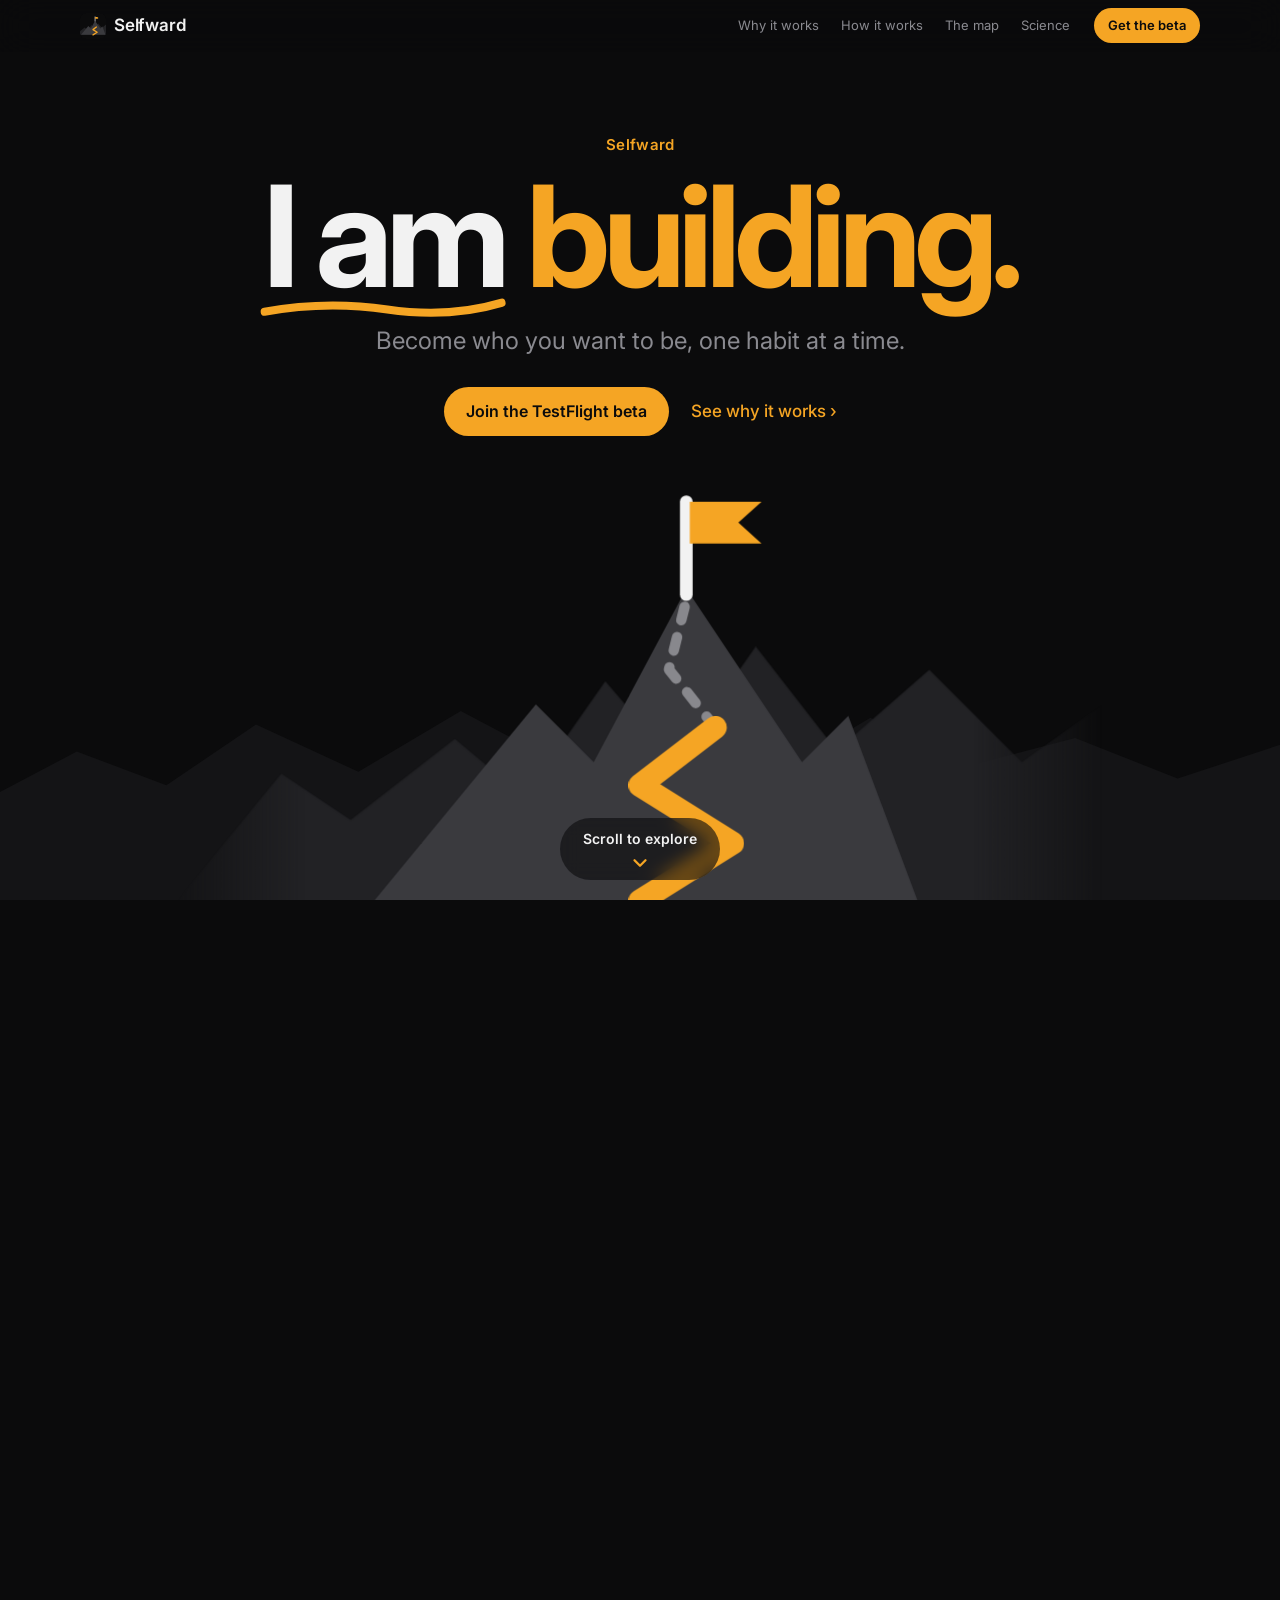
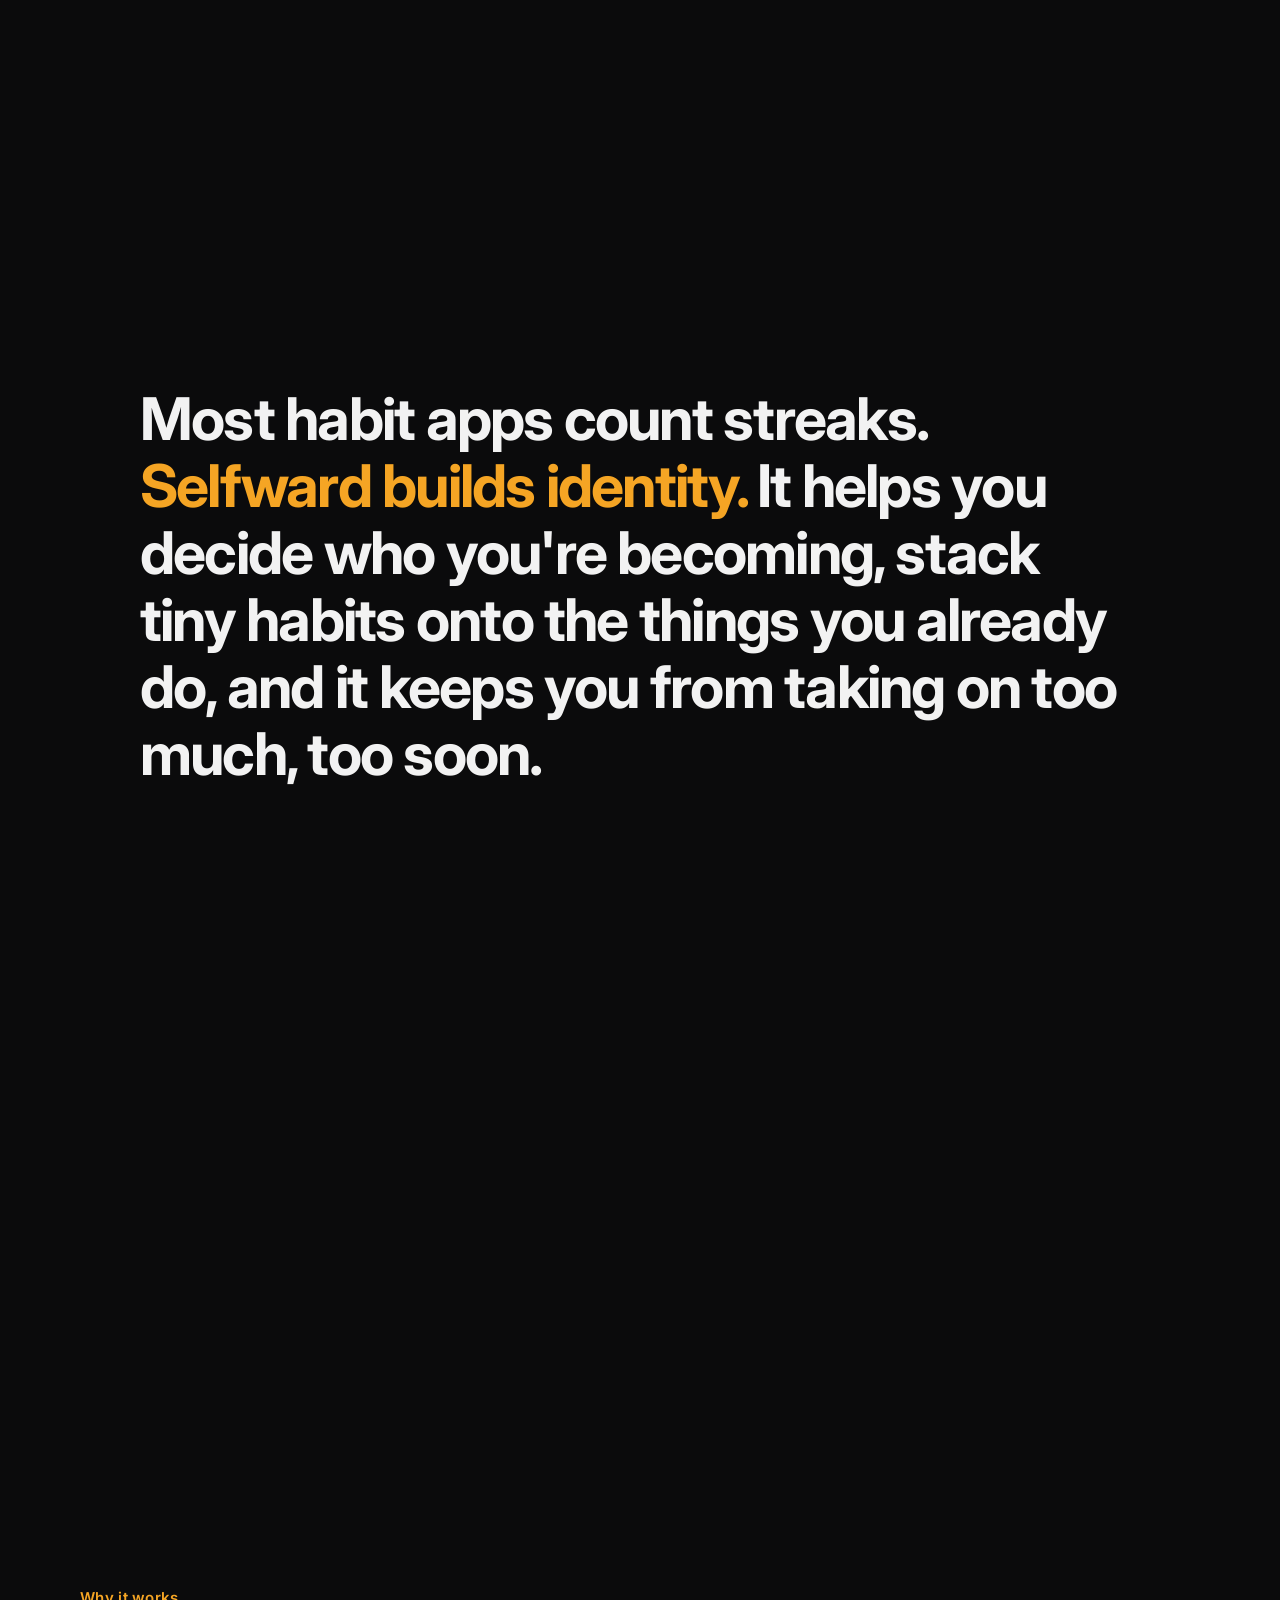
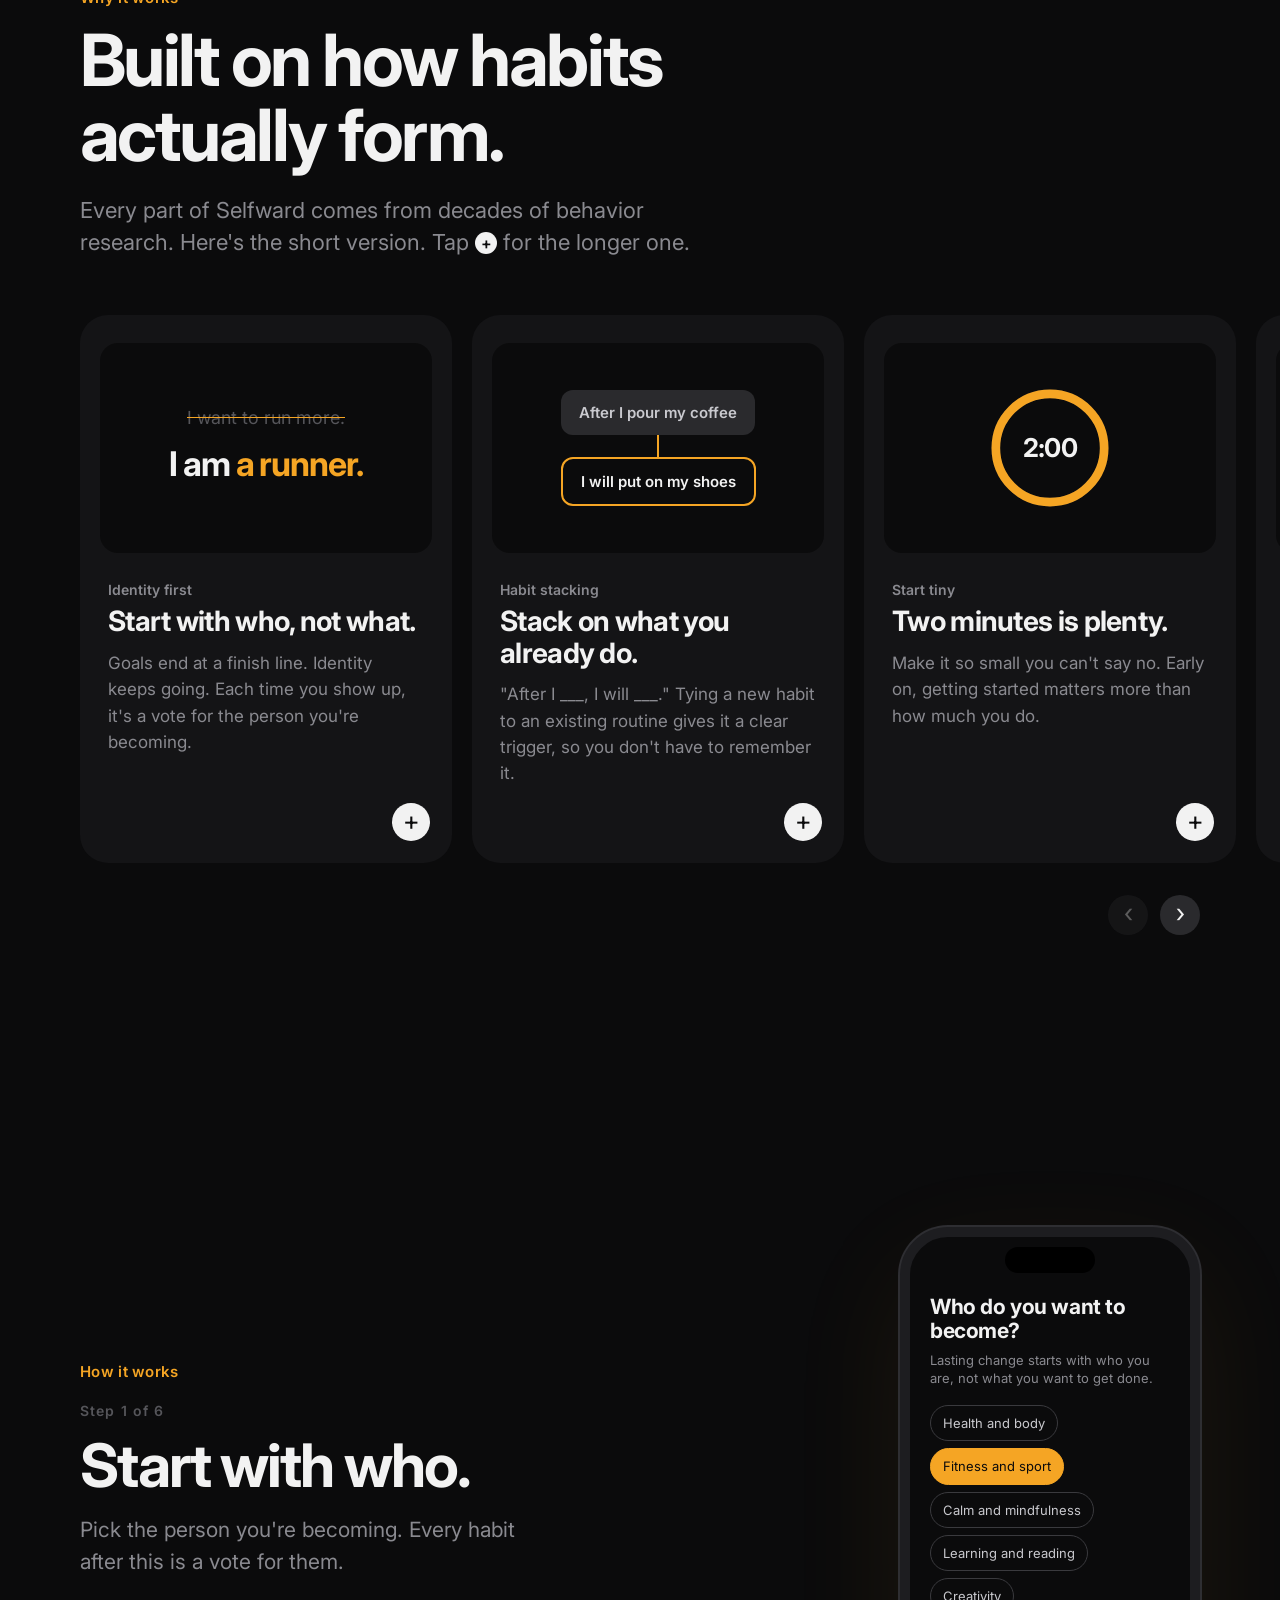
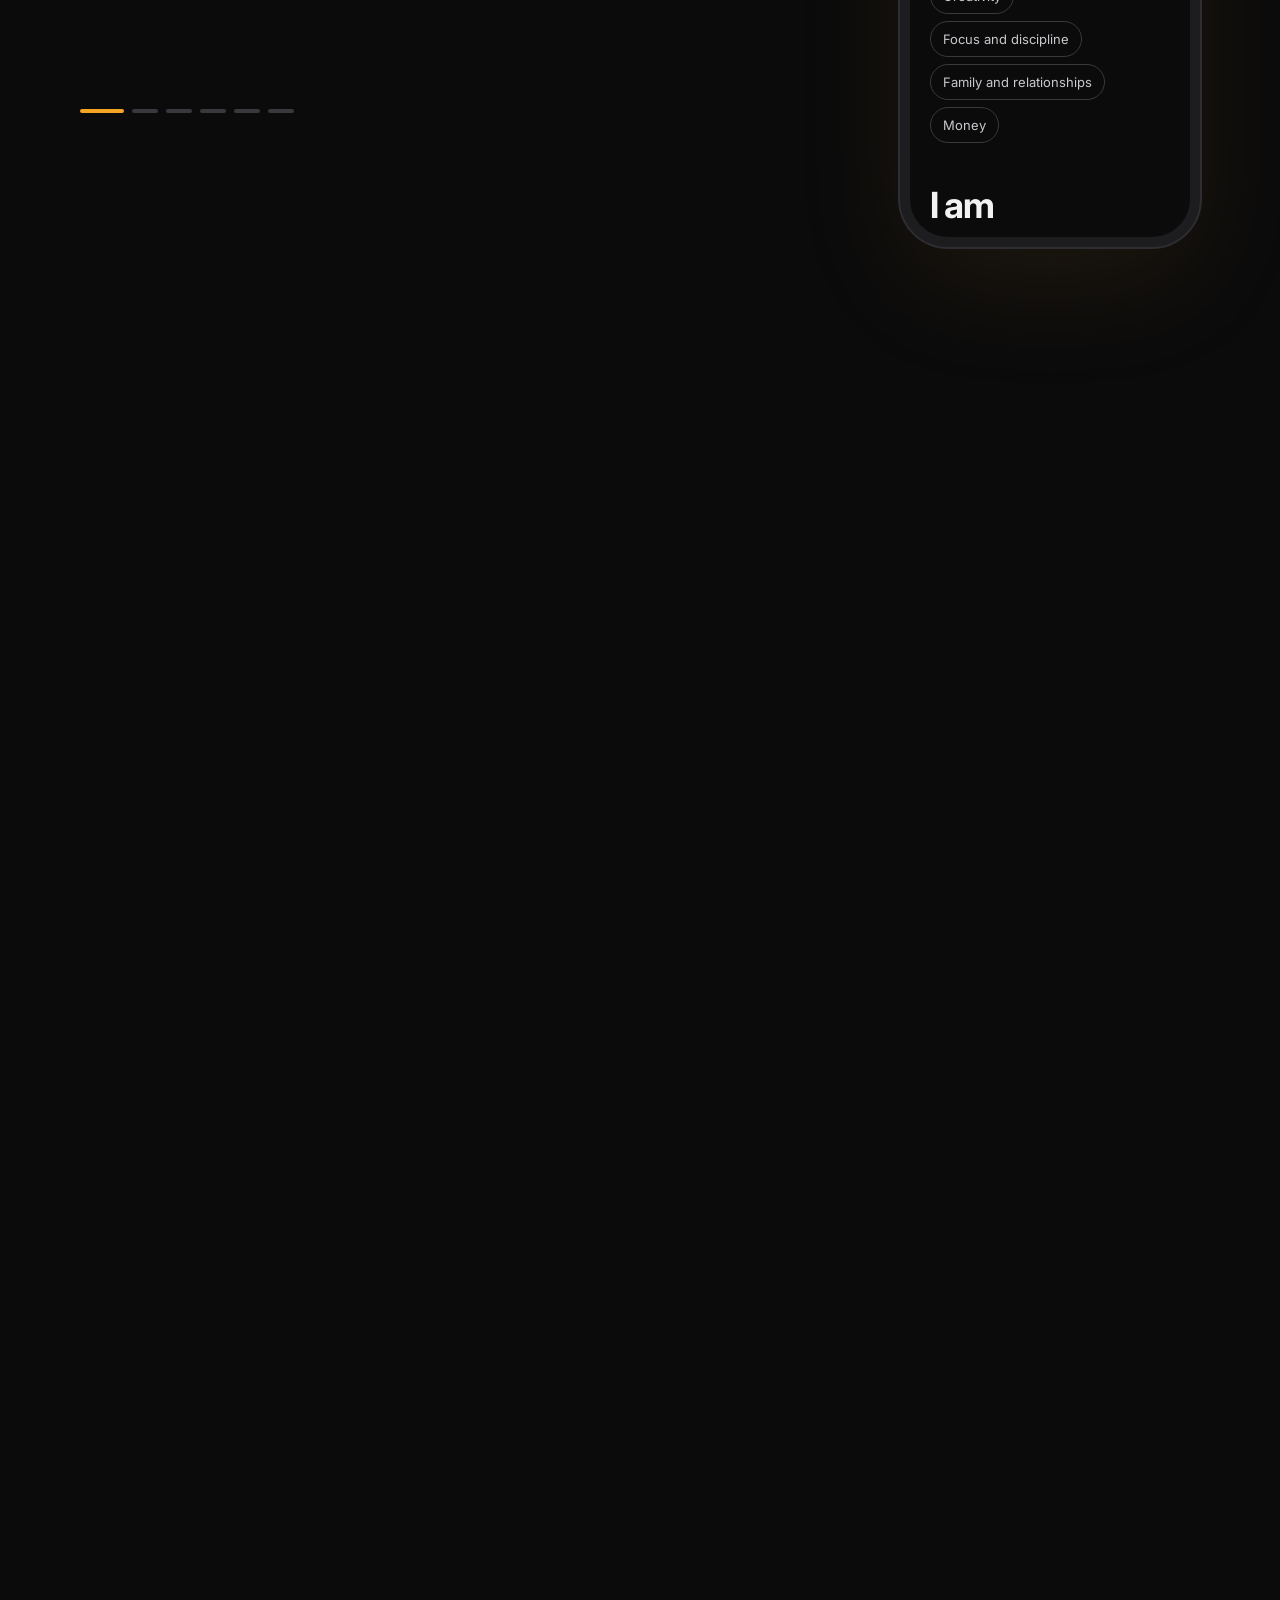
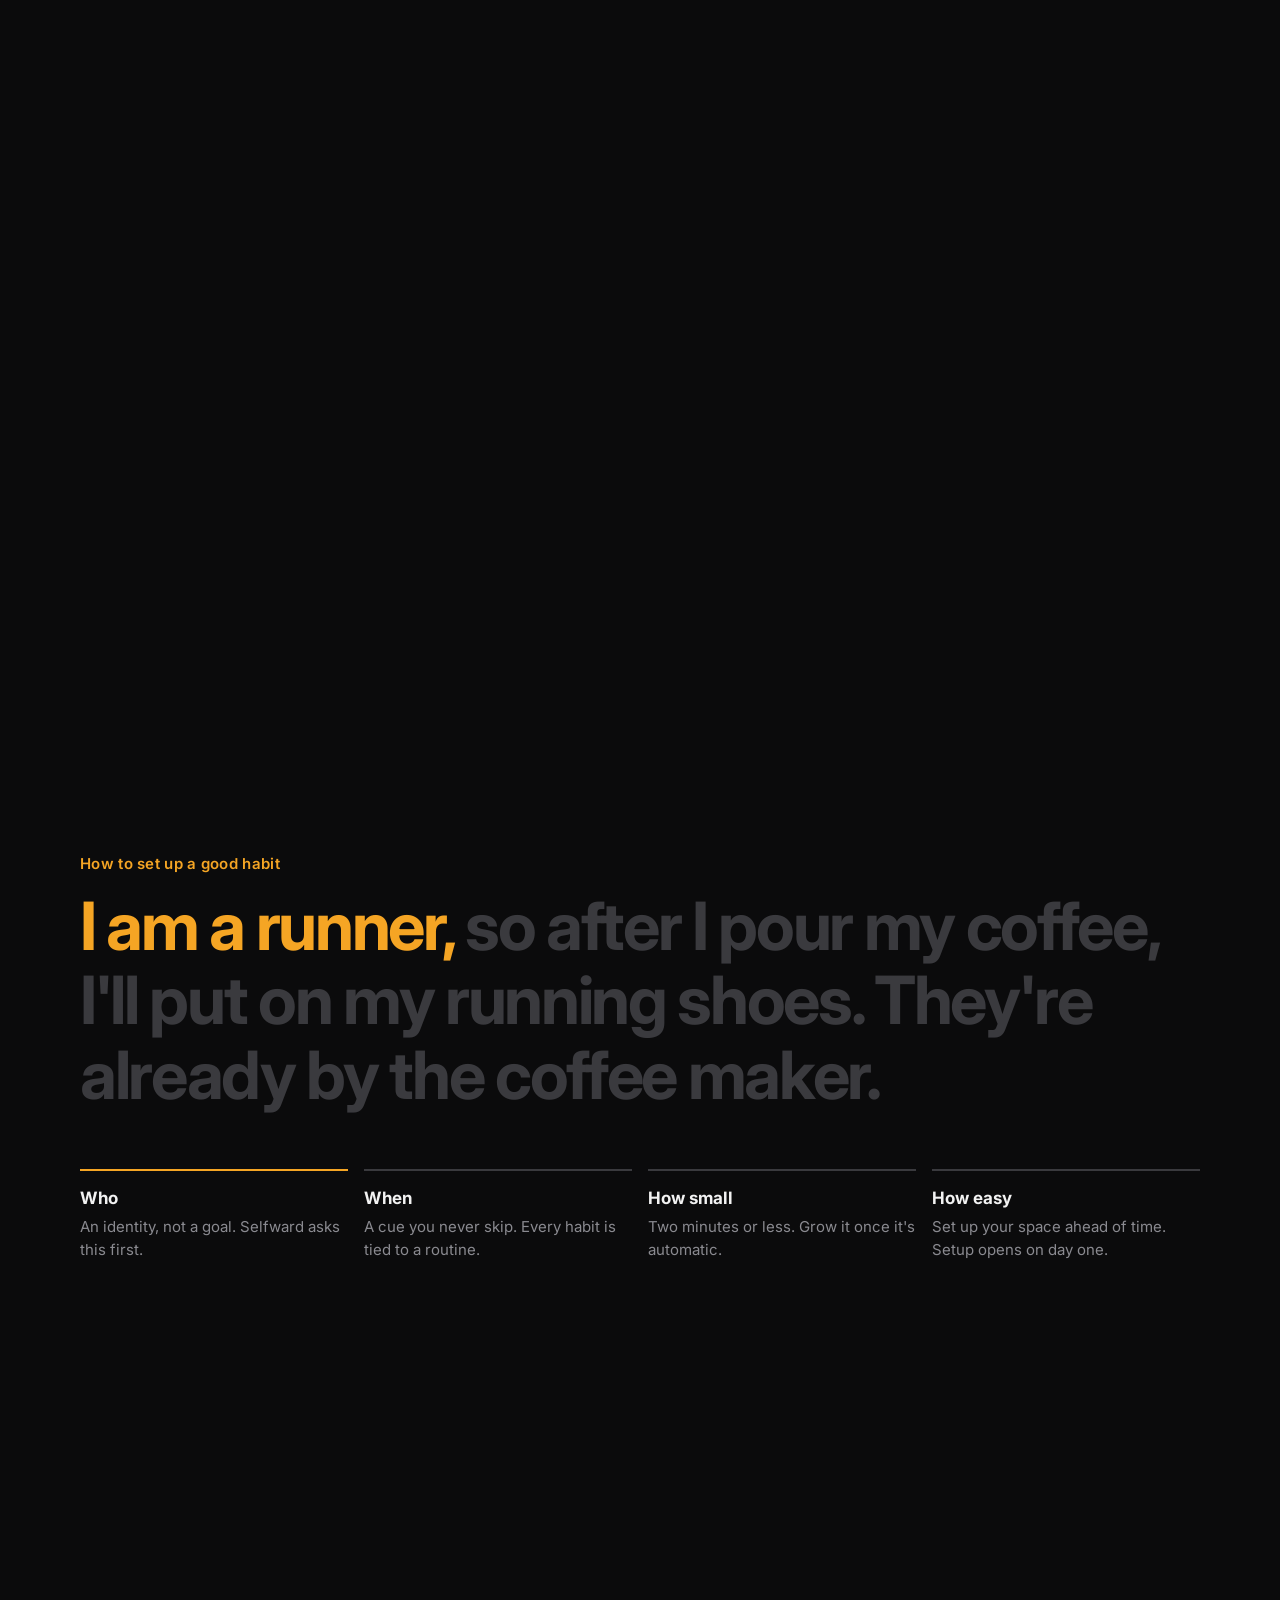
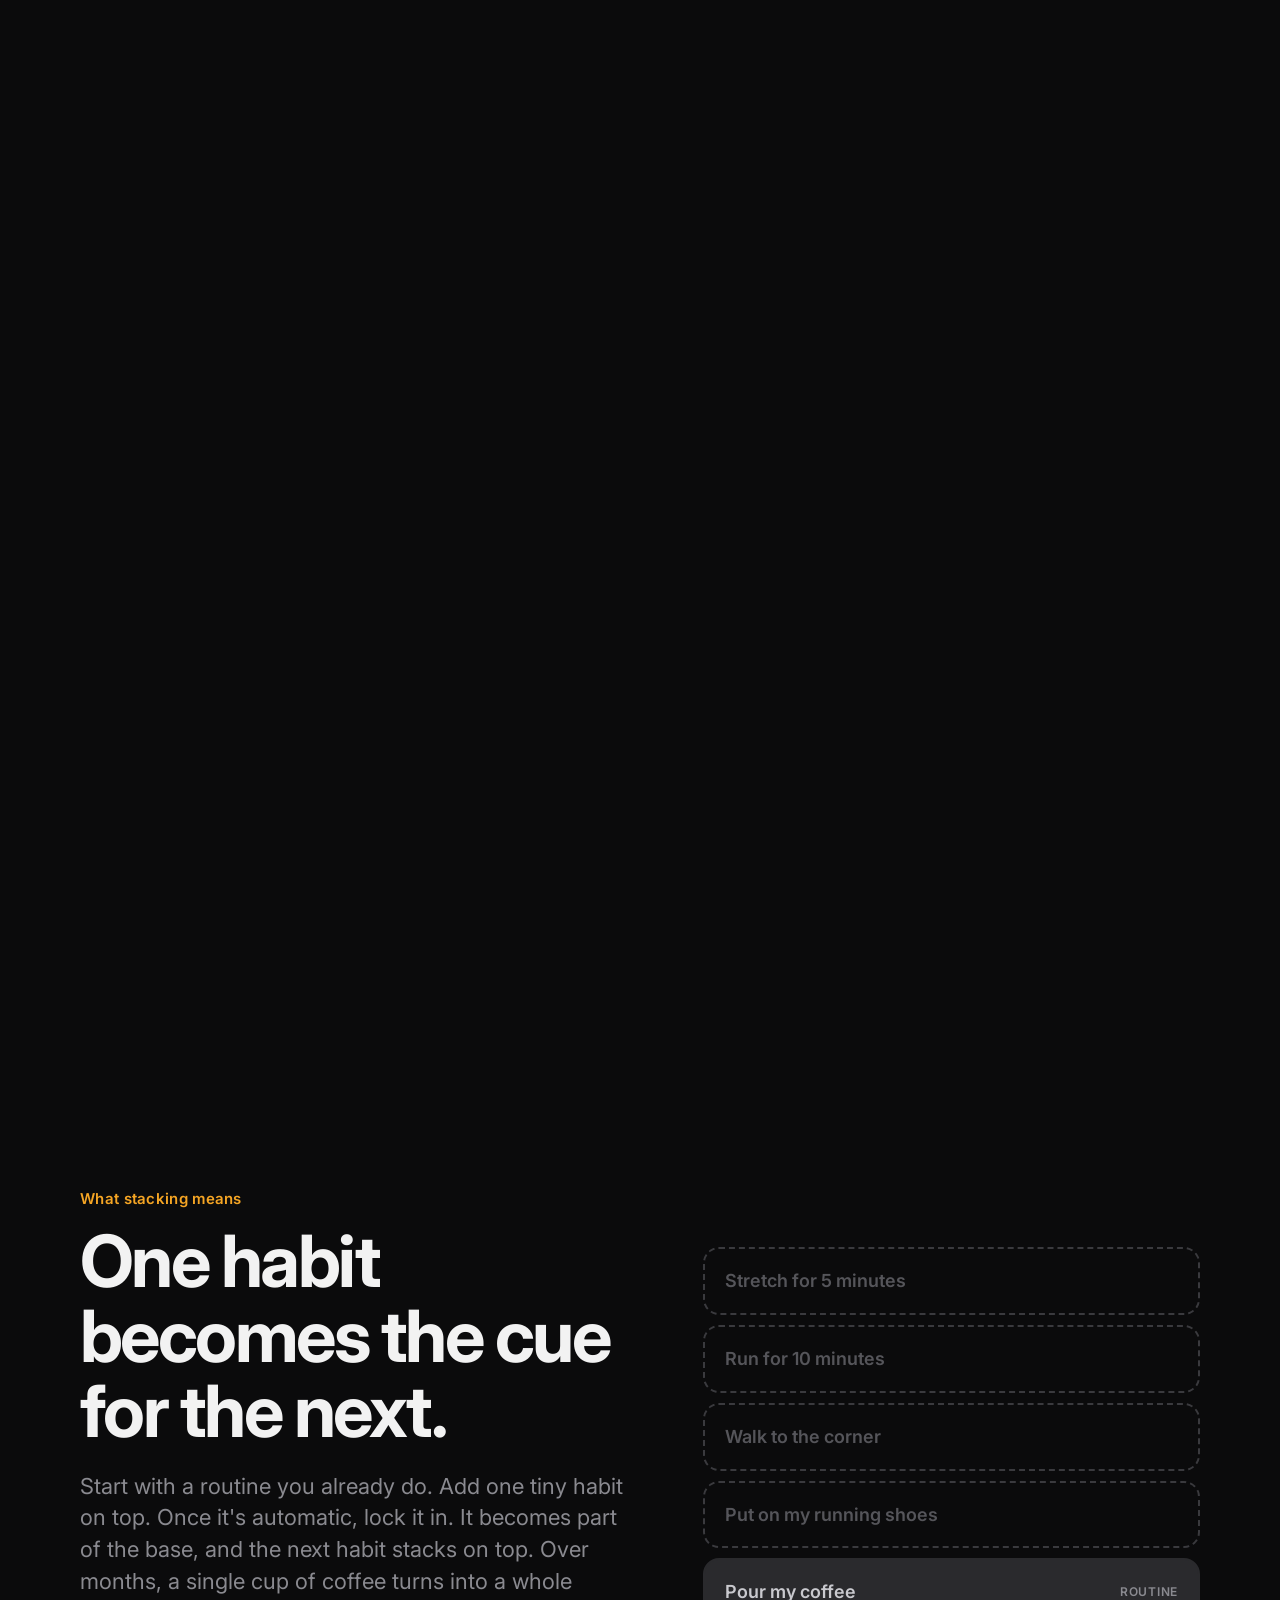
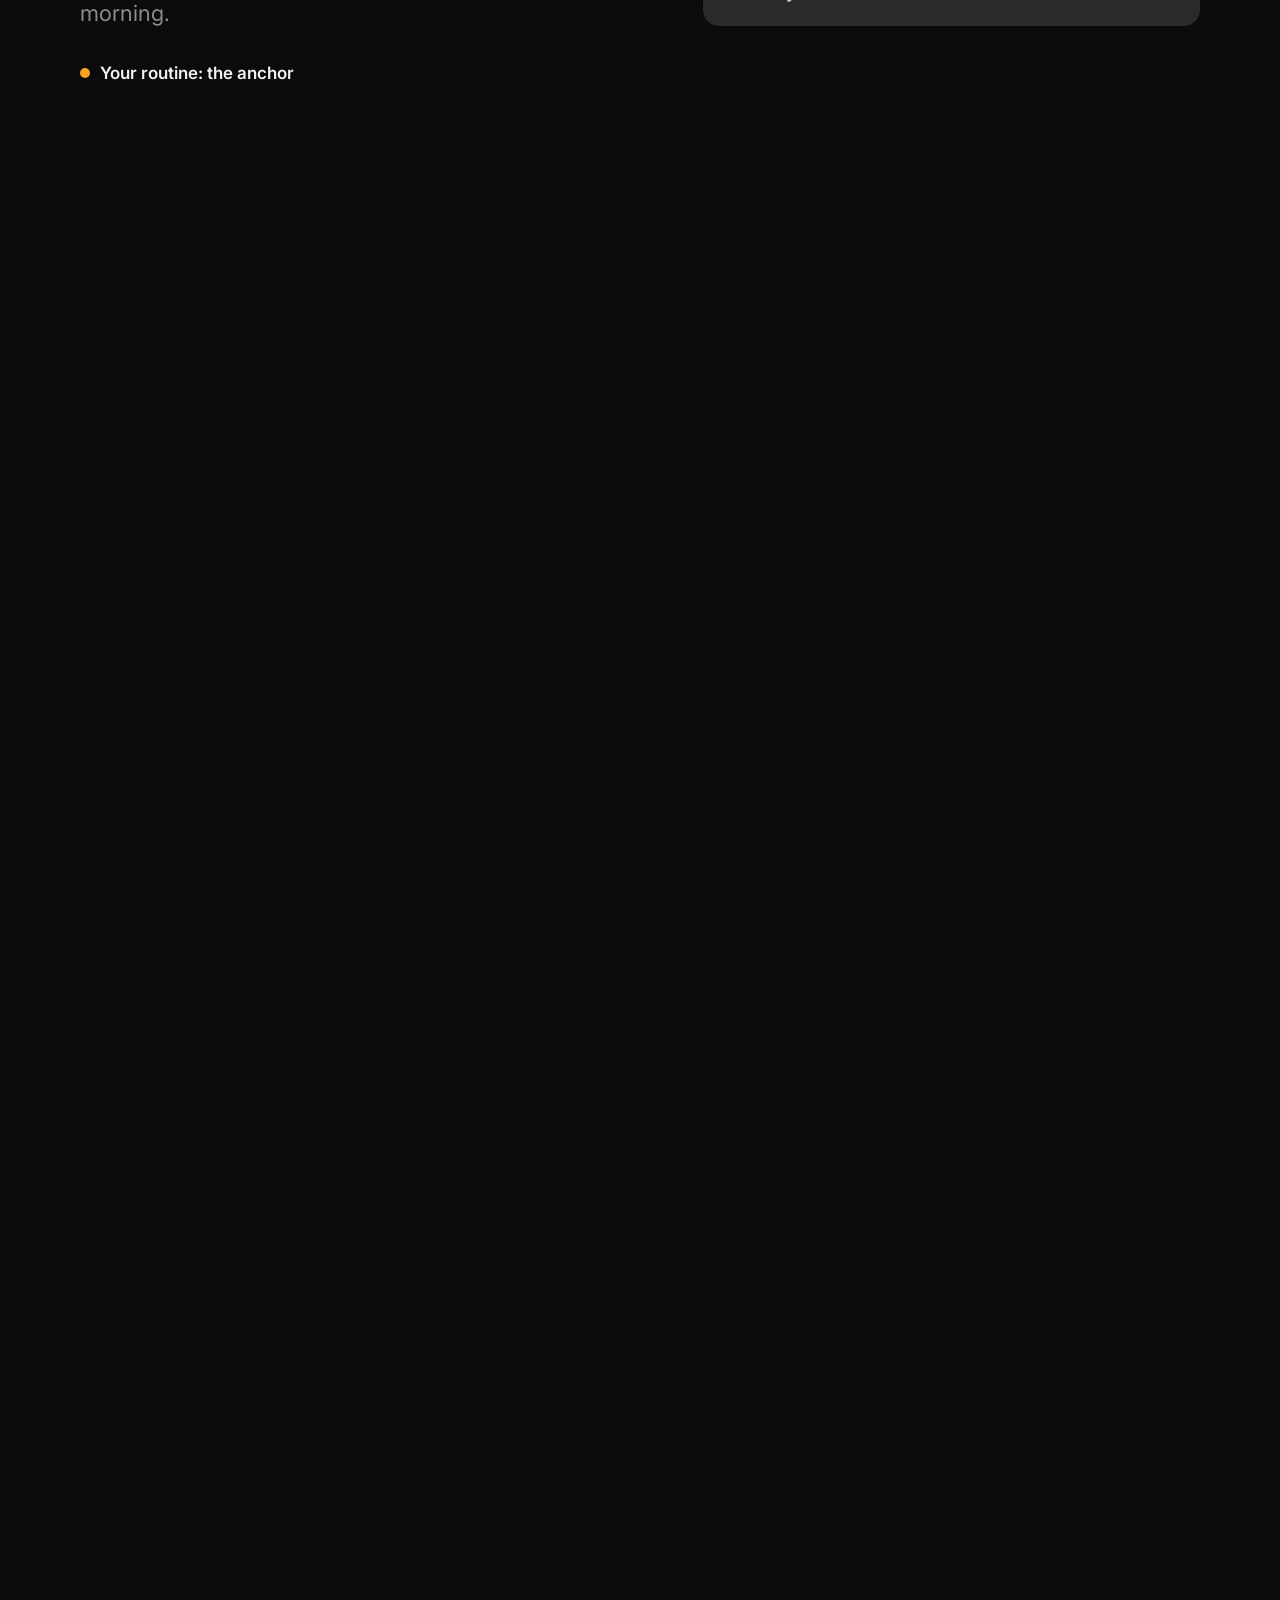
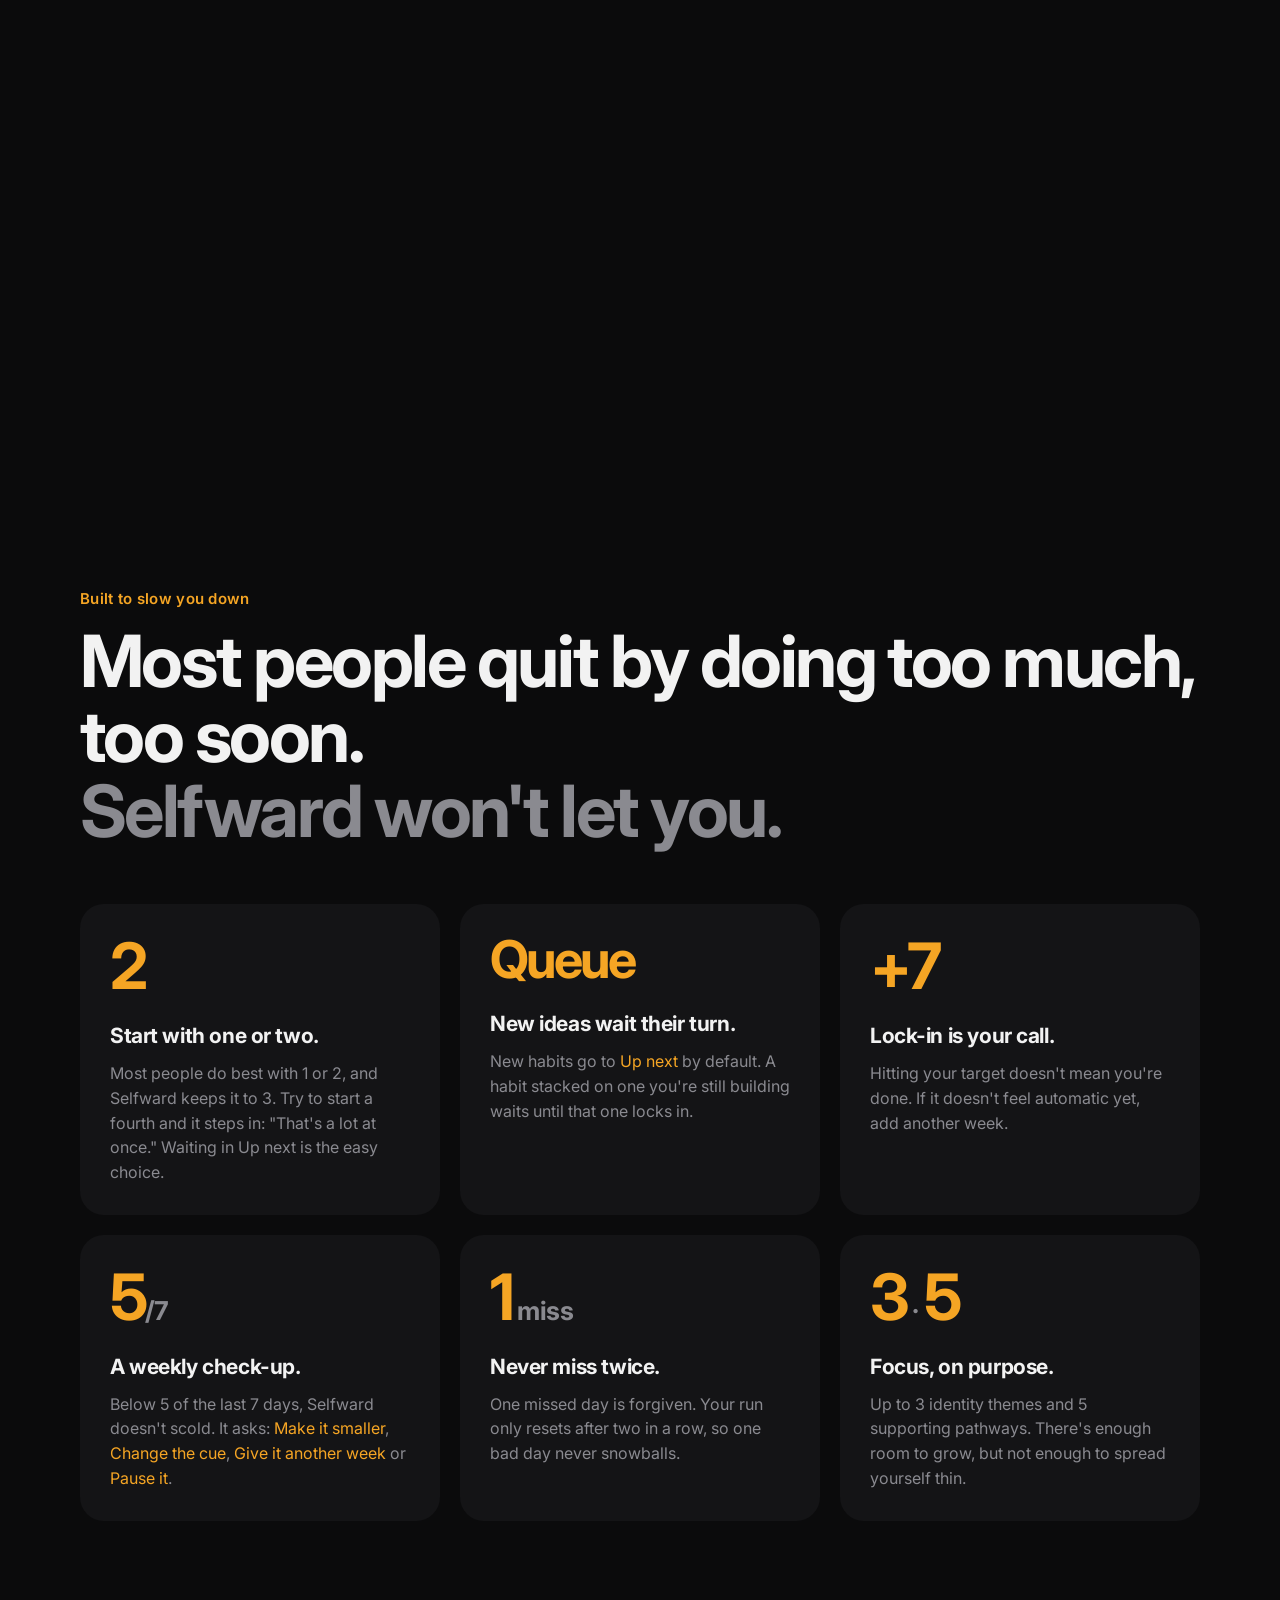
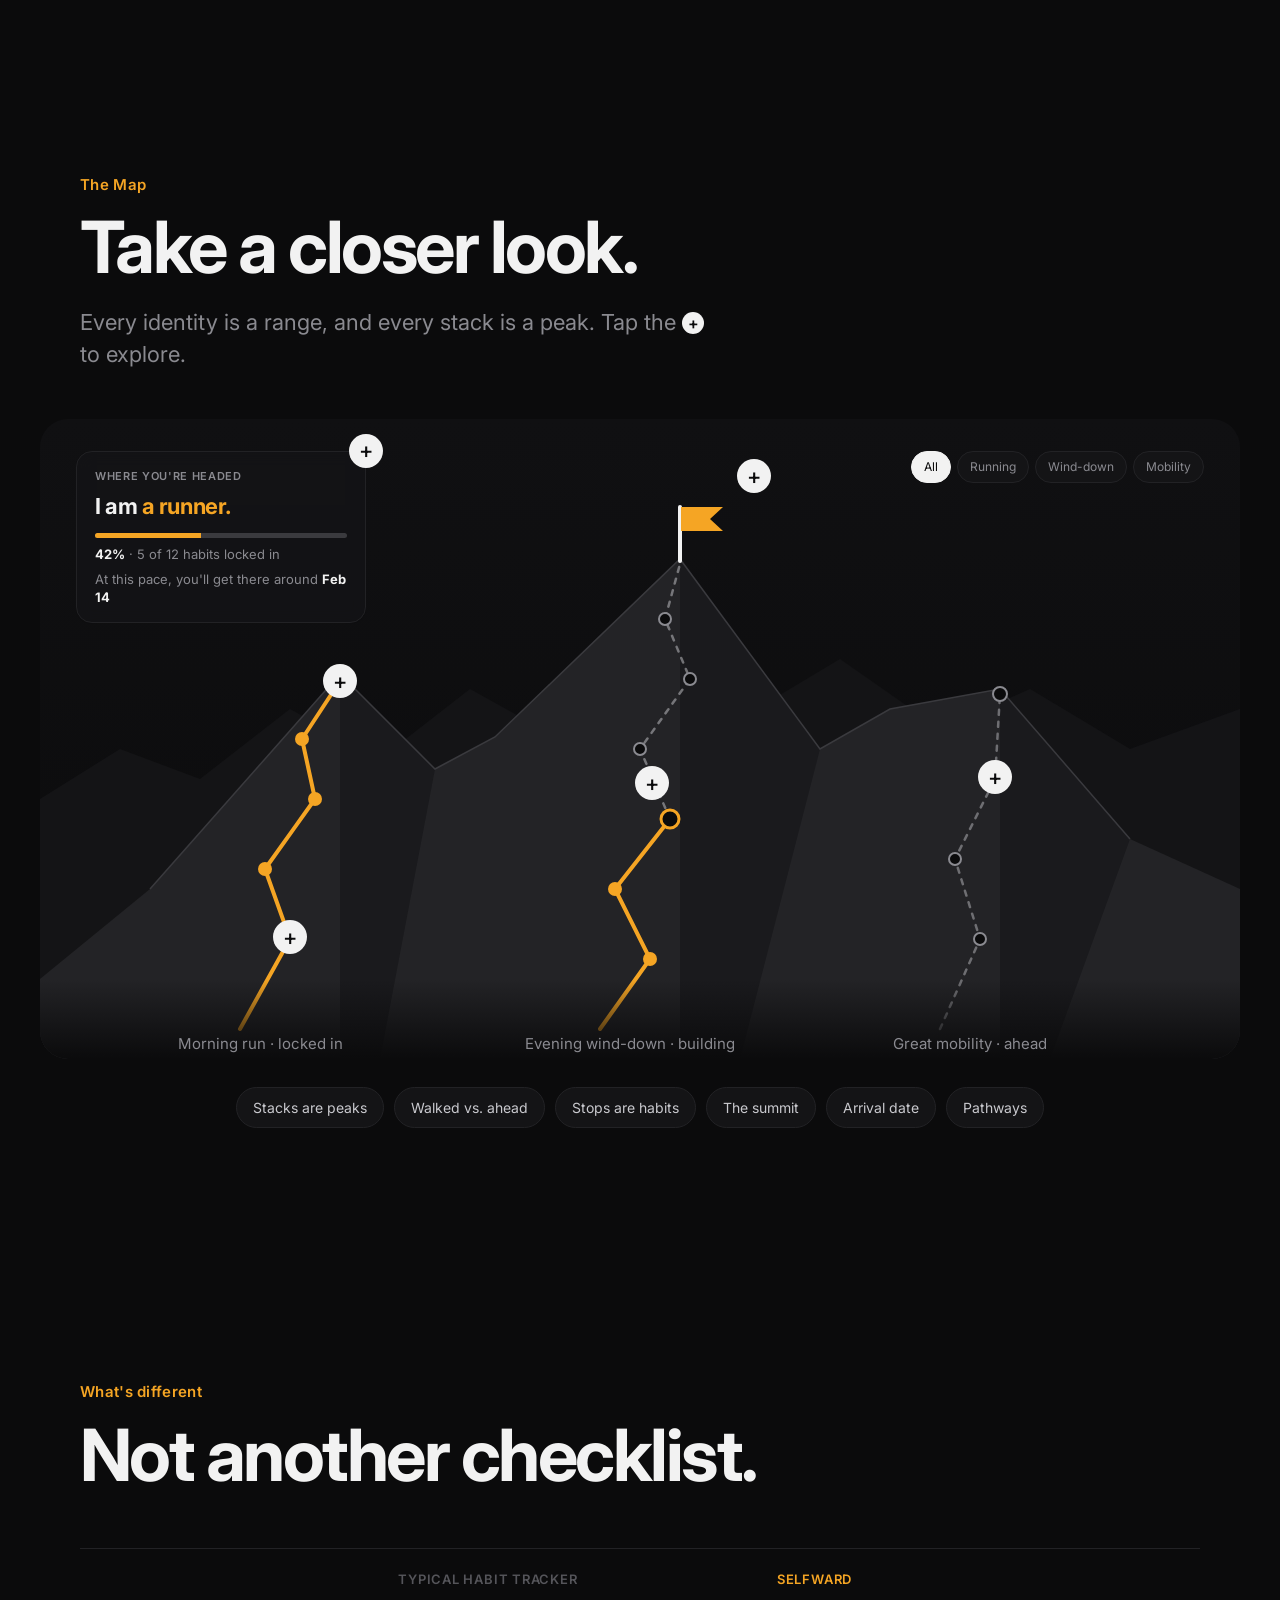
==== commit 9e891215: "Add files via upload" ====
--- a/index.html
+++ b/index.html
@@ -80,12 +80,12 @@
       </svg>
     </div>
     <div class="hero-veil" aria-hidden="true"></div>
-    <div class="scroll-hint hero-in" style="--d:3.3s" aria-hidden="true"><span></span></div>
+    <a class="scroll-cue hero-in" style="--d:3.2s" href="#intro"><span>Scroll to explore</span><svg viewBox="0 0 24 24" aria-hidden="true"><path d="M6 9l6 6 6-6"/></svg></a>
   </div>
 </section>
 
 <!-- 2. Statement -->
-<section class="statement-wrap" data-scroll>
+<section class="statement-wrap" id="intro" data-scroll>
   <div class="sticky statement-sticky">
     <p class="statement" data-words>Most habit apps count streaks. Selfward builds identity. It helps you decide who you're becoming, stack tiny habits onto the things you already do, and it keeps you from taking on too much, too soon.</p>
   </div>
@@ -229,12 +229,12 @@
     <div class="story-captions">
       <p class="eyebrow">How it works</p>
       <div class="captions">
-        <div class="cap"><span class="cap-n">01</span><h2>Start with who.</h2><p>Pick the person you're becoming. Every habit after this is a vote for them.</p></div>
-        <div class="cap"><span class="cap-n">02</span><h2>Find the cue you never skip.</h2><p>Pouring coffee, brushing your teeth, getting into bed. These already happen every day, so they make good anchors.</p></div>
-        <div class="cap"><span class="cap-n">03</span><h2>Stack something tiny on top.</h2><p>After I pour my coffee, I'll put on my running shoes. Keep it small enough that you can't say no.</p></div>
-        <div class="cap"><span class="cap-n">04</span><h2>Now make it easy.</h2><p>Selfward asks what you can set up ahead of time, so the habit is right in front of you when the cue comes.</p></div>
-        <div class="cap"><span class="cap-n">05</span><h2>Show up. Missed a day? Fine.</h2><p>Missing one day keeps your run going. Miss two in a row and it starts over. Never miss twice.</p></div>
-        <div class="cap"><span class="cap-n">06</span><h2>Lock it in.</h2><p>Once it happens without thinking, it comes off your list for good, and the next habit starts on top of it.</p></div>
+        <div class="cap"><span class="cap-n">Step 1 of 6</span><h2>Start with who.</h2><p>Pick the person you're becoming. Every habit after this is a vote for them.</p></div>
+        <div class="cap"><span class="cap-n">Step 2 of 6</span><h2>Find the cue you never skip.</h2><p>Pouring coffee, brushing your teeth, getting into bed. These already happen every day, so they make good anchors.</p></div>
+        <div class="cap"><span class="cap-n">Step 3 of 6</span><h2>Stack something tiny on top.</h2><p>After I pour my coffee, I'll put on my running shoes. Keep it small enough that you can't say no.</p></div>
+        <div class="cap"><span class="cap-n">Step 4 of 6</span><h2>Now make it easy.</h2><p>Selfward asks what you can set up ahead of time, so the habit is right in front of you when the cue comes.</p></div>
+        <div class="cap"><span class="cap-n">Step 5 of 6</span><h2>Show up. Missed a day? Fine.</h2><p>Missing one day keeps your run going. Miss two in a row and it starts over. Never miss twice.</p></div>
+        <div class="cap"><span class="cap-n">Step 6 of 6</span><h2>Lock it in.</h2><p>Once it happens without thinking, it comes off your list for good. Then you choose what stacks on top of it next.</p></div>
       </div>
       <div class="story-progress" aria-hidden="true"><i></i><i></i><i></i><i></i><i></i><i></i></div>
     </div>
@@ -246,7 +246,7 @@
         <p class="s-title">Who do you want to become?</p>
         <p class="s-sub">Lasting change starts with who you are, not what you want to get done.</p>
         <div class="chips">
-          <span>Body</span><span class="on">Fitness</span><span>Mind</span><span>Learning</span><span>Creative</span><span>Discipline</span><span>Relationships</span><span>Money</span>
+          <span>Health and body</span><span class="on">Fitness and sport</span><span>Calm and mindfulness</span><span>Learning and reading</span><span>Creativity</span><span>Focus and discipline</span><span>Family and relationships</span><span>Money</span>
         </div>
         <div class="s-iam">I am<br><em>a runner.</em></div>
       </div>
@@ -367,7 +367,7 @@
       <article class="guard reveal">
         <p class="g-num"><span data-count="2">0</span></p>
         <h3>Start with one or two.</h3>
-        <p>If you try to start a third new habit at once, the builder steps in: "Most people do best starting with 1 or 2."</p>
+        <p>Most people do best with 1 or 2, and Selfward keeps it to 3. Try to start a fourth and it steps in: "That's a lot at once." Waiting in Up next is the easy choice.</p>
       </article>
       <article class="guard reveal">
         <p class="g-num g-word">Queue</p>
@@ -478,11 +478,11 @@
     <div class="compare reveal" role="table" aria-label="Selfward compared with typical habit trackers">
       <div class="cmp-head" role="row"><span role="columnheader"></span><span role="columnheader">Typical habit tracker</span><span role="columnheader" class="acc">Selfward</span></div>
       <div class="cmp-row" role="row"><span role="rowheader">Starts with</span><span role="cell">A list of tasks</span><span role="cell">Who you're becoming</span></div>
-      <div class="cmp-row" role="row"><span role="rowheader">Triggers</span><span role="cell">A reminder at 8:00</span><span role="cell">A routine you already do</span></div>
+      <div class="cmp-row" role="row"><span role="rowheader">Triggers</span><span role="cell">A reminder at 8:00</span><span role="cell">Your routine, with a nudge around when it happens</span></div>
       <div class="cmp-row" role="row"><span role="rowheader">New habits</span><span role="cell">Add as many as you like</span><span role="cell">A queue, one or two at a time</span></div>
       <div class="cmp-row" role="row"><span role="rowheader">Over time</span><span role="cell">The list keeps growing</span><span role="cell">Habits lock in and come off the list</span></div>
       <div class="cmp-row" role="row"><span role="rowheader">Missed a day</span><span role="cell">Streak broken</span><span role="cell">Never miss twice</span></div>
-      <div class="cmp-row" role="row"><span role="rowheader">Progress</span><span role="cell">A streak number</span><span role="cell">A map, with an honest arrival date</span></div>
+      <div class="cmp-row" role="row"><span role="rowheader">Progress</span><span role="cell">A streak number</span><span role="cell">A map, not just a streak number</span></div>
       <div class="cmp-row" role="row"><span role="rowheader">When it's not working</span><span role="cell">Guilt</span><span role="cell">A check-up: smaller, new cue, or pause</span></div>
       <div class="cmp-row" role="row"><span role="rowheader">Your data</span><span role="cell">In someone's cloud</span><span role="cell">Stays on your phone</span></div>
     </div>
--- a/styles.css
+++ b/styles.css
@@ -70,7 +70,7 @@
 .nav-links a:hover { color: var(--text); }
 
 /* Hero */
-.hero { height: 230vh; }
+.hero { height: 190vh; }
 .hero-sticky { display: flex; flex-direction: column; align-items: center; }
 .hero-copy { position: relative; z-index: 3; text-align: center; padding: 9vh 16px 0; will-change: transform, opacity; }
 .hero-title { font-size: clamp(56px, 11vw, 148px); line-height: .95; letter-spacing: -.05em; font-weight: 700; margin-top: 4px; }
@@ -103,17 +103,27 @@
 @keyframes flag { to { transform: scaleX(1); } }
 @keyframes fade { to { opacity: 1; } }
 .hero-veil { position: absolute; inset: 0; background: var(--bg); opacity: 0; z-index: 4; pointer-events: none; }
-.scroll-hint { position: absolute; bottom: 22px; left: 50%; margin-left: -11px; width: 22px; height: 34px; border: 2px solid rgba(242, 242, 242, .35); border-radius: 12px; z-index: 3; }
-.scroll-hint span { position: absolute; left: 50%; top: 6px; width: 3px; height: 7px; margin-left: -1.5px; background: var(--text); border-radius: 2px; animation: wheel 1.8s ease infinite; }
-@keyframes wheel { 0% { opacity: 0; transform: translateY(0); } 30% { opacity: 1; } 100% { opacity: 0; transform: translateY(10px); } }
+/* Scroll cue: appears after the intro, pulses harder if nobody has scrolled */
+.scroll-cue {
+  position: absolute; bottom: calc(20px + env(safe-area-inset-bottom, 0px)); left: 50%; z-index: 3;
+  display: flex; flex-direction: column; align-items: center; gap: 2px; margin-left: -80px; width: 160px;
+  color: var(--text); text-decoration: none; font-size: 14px; font-weight: 600;
+  padding: 10px 16px 6px; border-radius: 999px; background: rgba(11, 11, 12, .6); backdrop-filter: blur(8px); -webkit-backdrop-filter: blur(8px);
+}
+.scroll-cue svg { width: 22px; height: 22px; fill: none; stroke: var(--accent); stroke-width: 2.5; stroke-linecap: round; stroke-linejoin: round; animation: nudge 1.6s ease-in-out infinite; }
+@keyframes nudge { 50% { transform: translateY(5px); } }
+.scroll-cue.urgent { color: var(--accent); }
+.scroll-cue.urgent svg { animation-duration: .9s; }
+.scroll-cue.urgent { box-shadow: 0 0 0 0 rgba(245, 165, 36, .5); animation: rise 1s var(--ease) forwards, ping 1.8s 1s infinite; }
 
 /* Statement */
-.statement-wrap { height: 220vh; }
+.statement-wrap { height: 150vh; }
 .statement-sticky { display: grid; place-items: center; }
 .statement { width: min(1000px, 100% - 32px); font-size: clamp(30px, 4.6vw, 60px); line-height: 1.14; letter-spacing: -.03em; font-weight: 700; }
-.statement .w { opacity: .14; transition: opacity .25s linear; }
-.statement .w.on { opacity: 1; }
-.statement .w.hl.on { color: var(--accent); }
+.statement .w { opacity: .28; transition: opacity .35s ease, color .35s ease; transition-delay: calc(var(--i, 0) * 45ms); }
+/* Plays on its own once in view: about 1.6s, no scrolling needed */
+.statement.play .w { opacity: 1; }
+.statement.play .w.hl { color: var(--accent); }
 
 /* Sections */
 .section { padding: clamp(96px, 14vh, 160px) 0; }
@@ -195,7 +205,7 @@
 .modal-body .card-eyebrow { color: var(--accent); }
 
 /* Story */
-.story { height: 720vh; }
+.story { height: 480vh; }
 .story-sticky { display: grid; grid-template-columns: minmax(0, 1fr) auto; align-items: center; gap: clamp(32px, 6vw, 96px); width: min(1120px, 100% - 32px); margin-inline: auto; overflow: visible; }
 .captions { position: relative; height: 300px; }
 .cap { position: absolute; inset: 0; opacity: 0; transform: translateY(30px); transition: opacity .6s var(--ease), transform .6s var(--ease); pointer-events: none; }
@@ -287,7 +297,7 @@
 .story[data-step="5"].late .c-done { opacity: 1; transform: none; }
 
 /* Formula */
-.formula-wrap { height: 320vh; padding: 0; }
+.formula-wrap { height: 220vh; padding: 0; }
 .formula-sticky { display: grid; place-items: center; }
 .formula { font-size: clamp(32px, 5.2vw, 68px); line-height: 1.12; letter-spacing: -.035em; font-weight: 700; margin-top: 10px; }
 .seg { position: relative; color: var(--hair-strong); transition: color .5s ease; }
@@ -300,7 +310,7 @@
 .fk.on { border-color: var(--accent); }
 
 /* Tower */
-.tower-wrap { height: 460vh; }
+.tower-wrap { height: 300vh; }
 .tower-sticky { display: grid; grid-template-columns: minmax(0, 1.1fr) minmax(0, 1fr); align-items: center; gap: clamp(32px, 6vw, 80px); overflow: visible; }
 .tower-status { display: flex; align-items: center; gap: 10px; margin-top: 30px; font-weight: 600; }
 .ts-dot { width: 10px; height: 10px; border-radius: 50%; background: var(--accent); box-shadow: 0 0 0 0 rgba(245, 165, 36, .6); animation: ping 1.8s infinite; }
@@ -419,13 +429,12 @@
   .nav-links { display: none; }
   .nav .btn-sm { margin-left: auto; }
   .range-wrap { height: 46vh; }
-  .scroll-hint { display: none; }
   .hero-copy { padding-top: 7vh; }
-  .story { height: 640vh; }
+  .story { height: 440vh; }
   .story-sticky { grid-template-columns: 1fr; grid-template-rows: auto 1fr; gap: 16px; align-content: start; padding-top: calc(var(--nav-h, 52px) + 12px); justify-items: center; }
   .story-captions { width: 100%; }
   .story-captions .eyebrow { display: none; }
-  .captions { height: 150px; }
+  .captions { height: var(--cap-h, 170px); }
   .cap h2 { font-size: 28px; margin: 4px 0 8px; }
   .cap p { font-size: 15px; }
   .story-progress { display: none; }
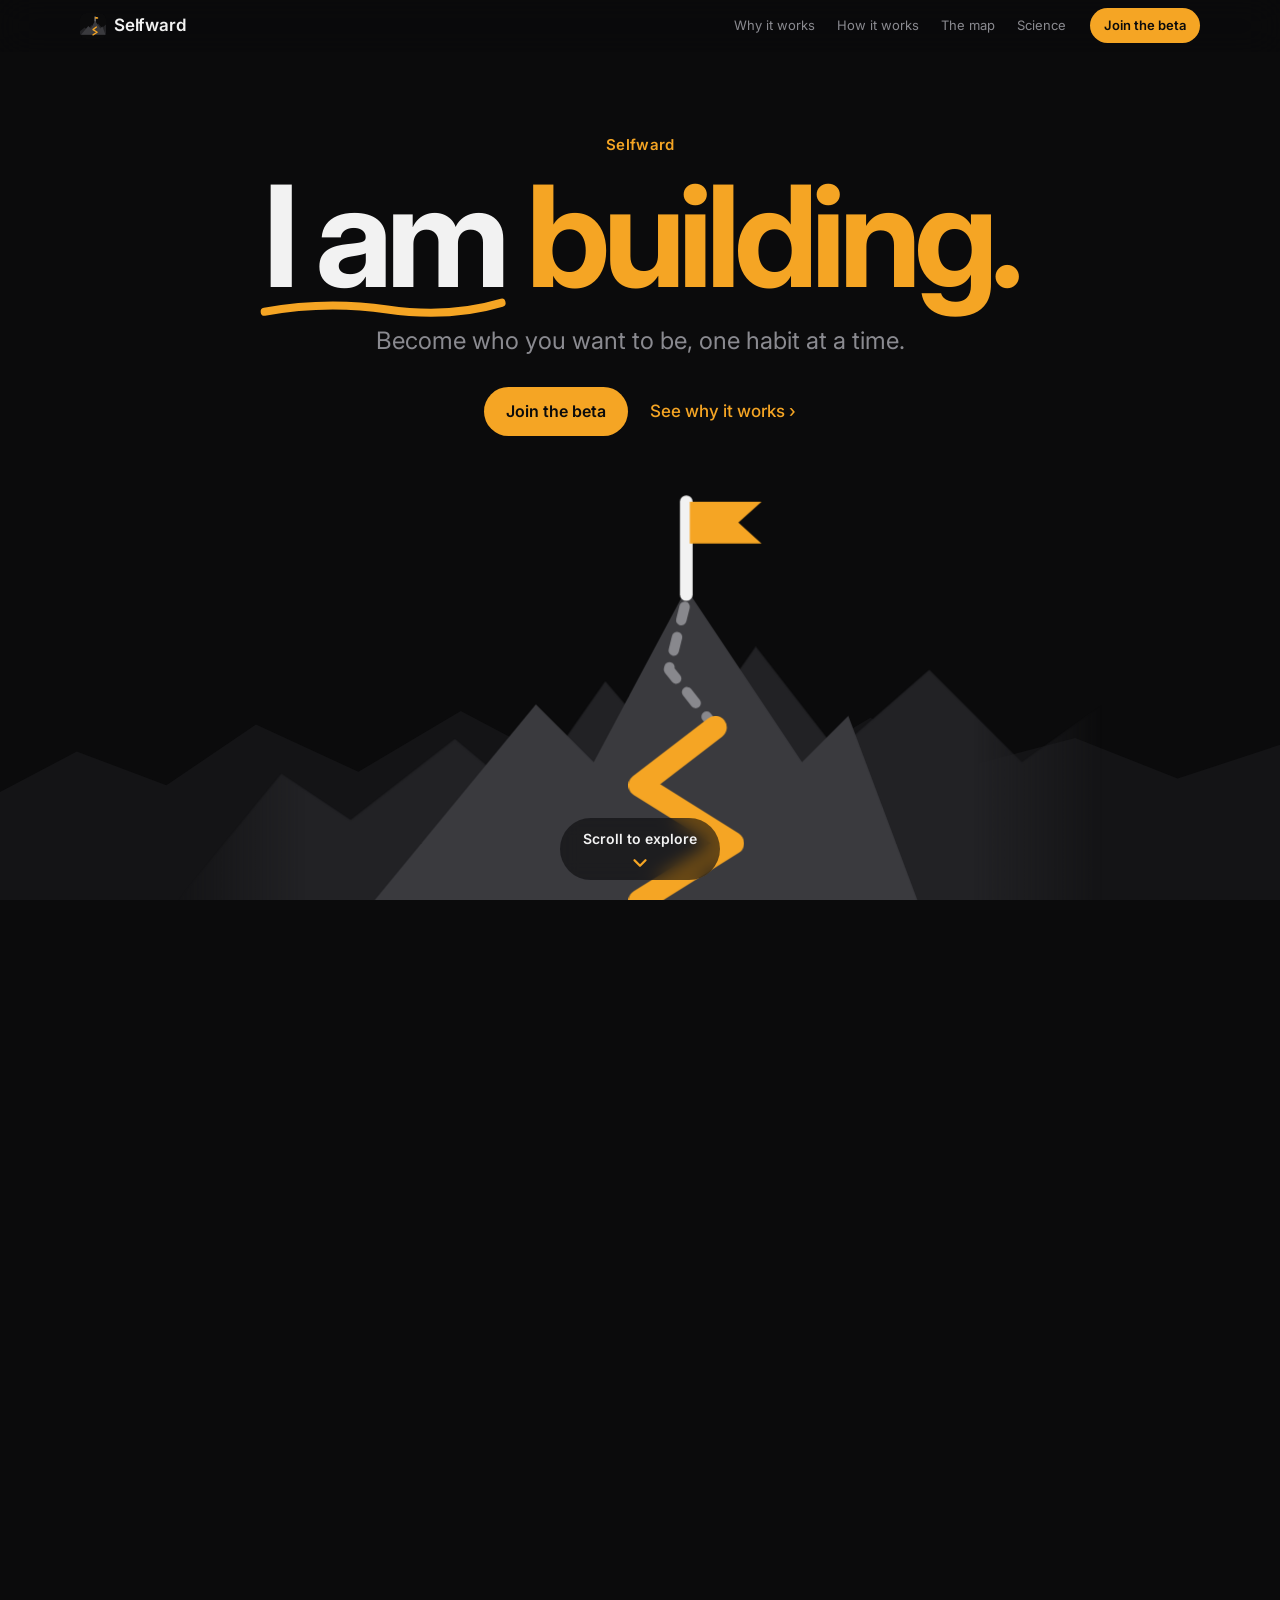
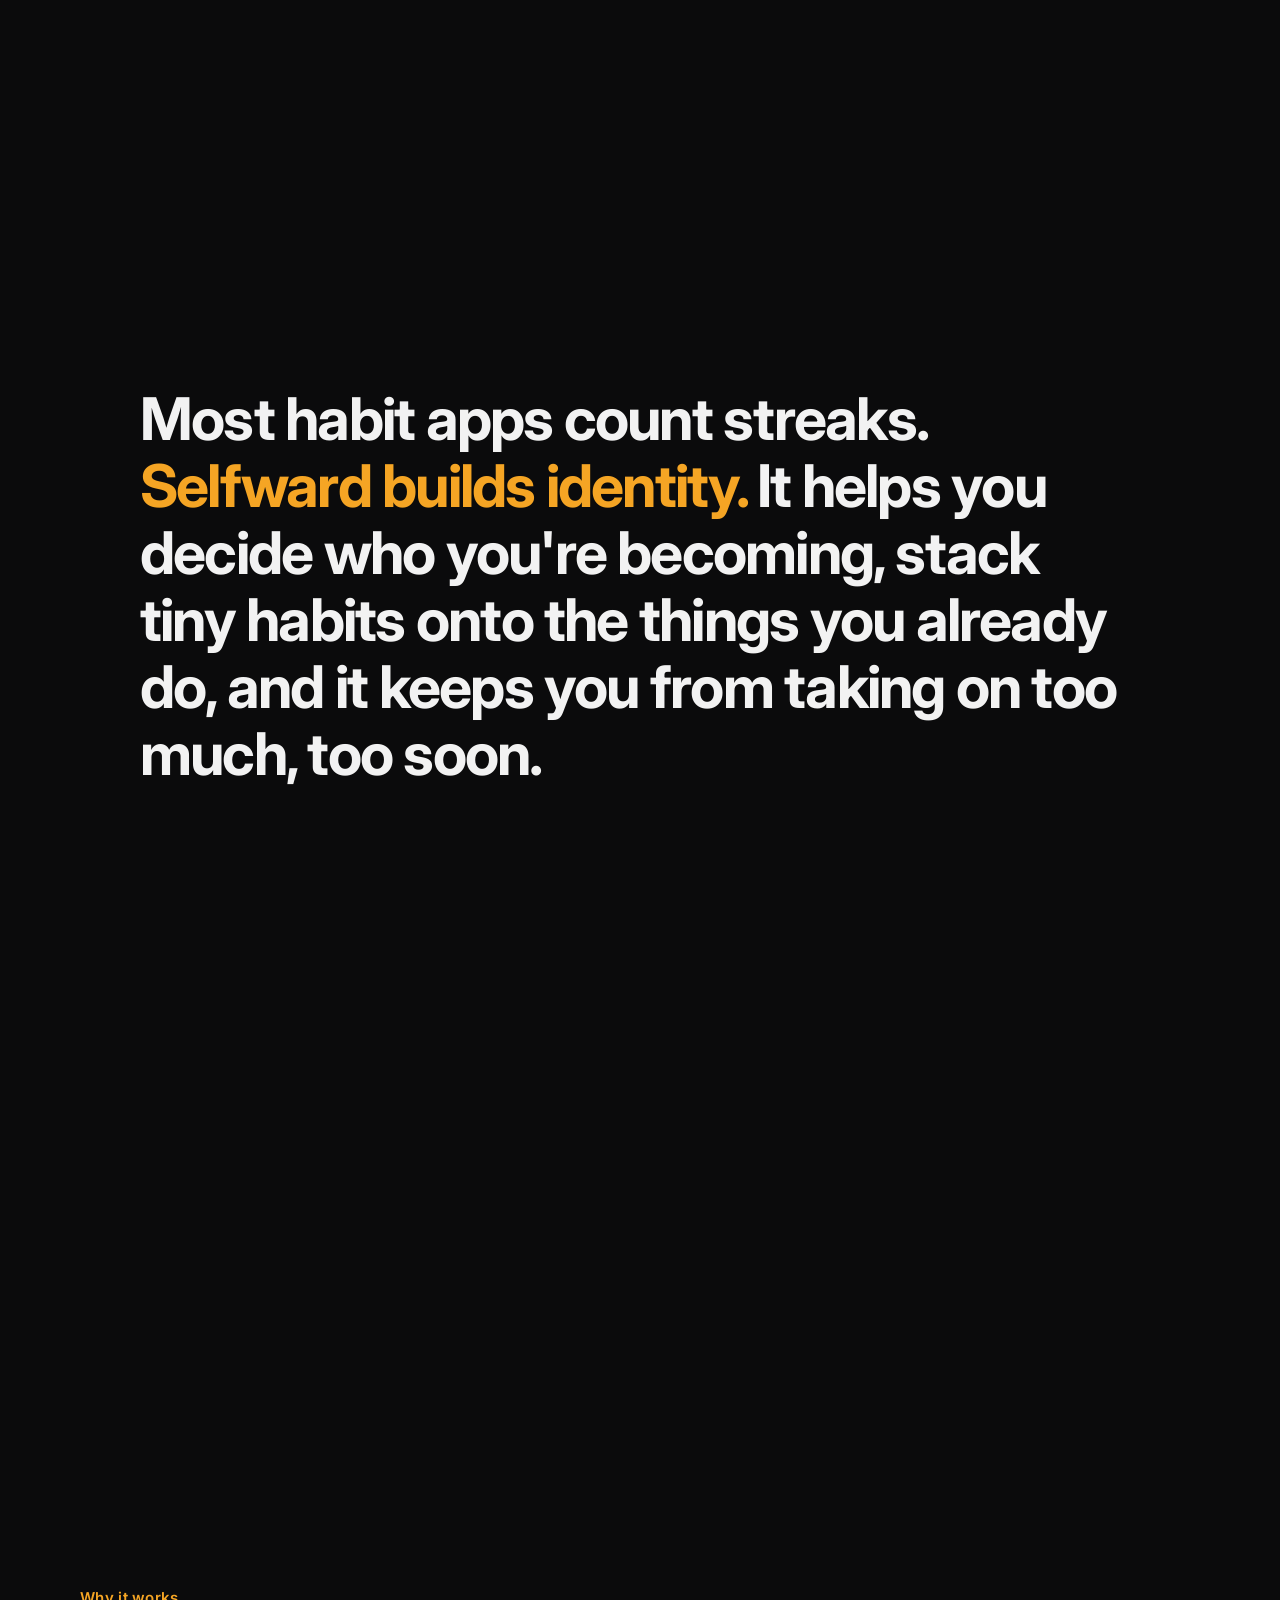
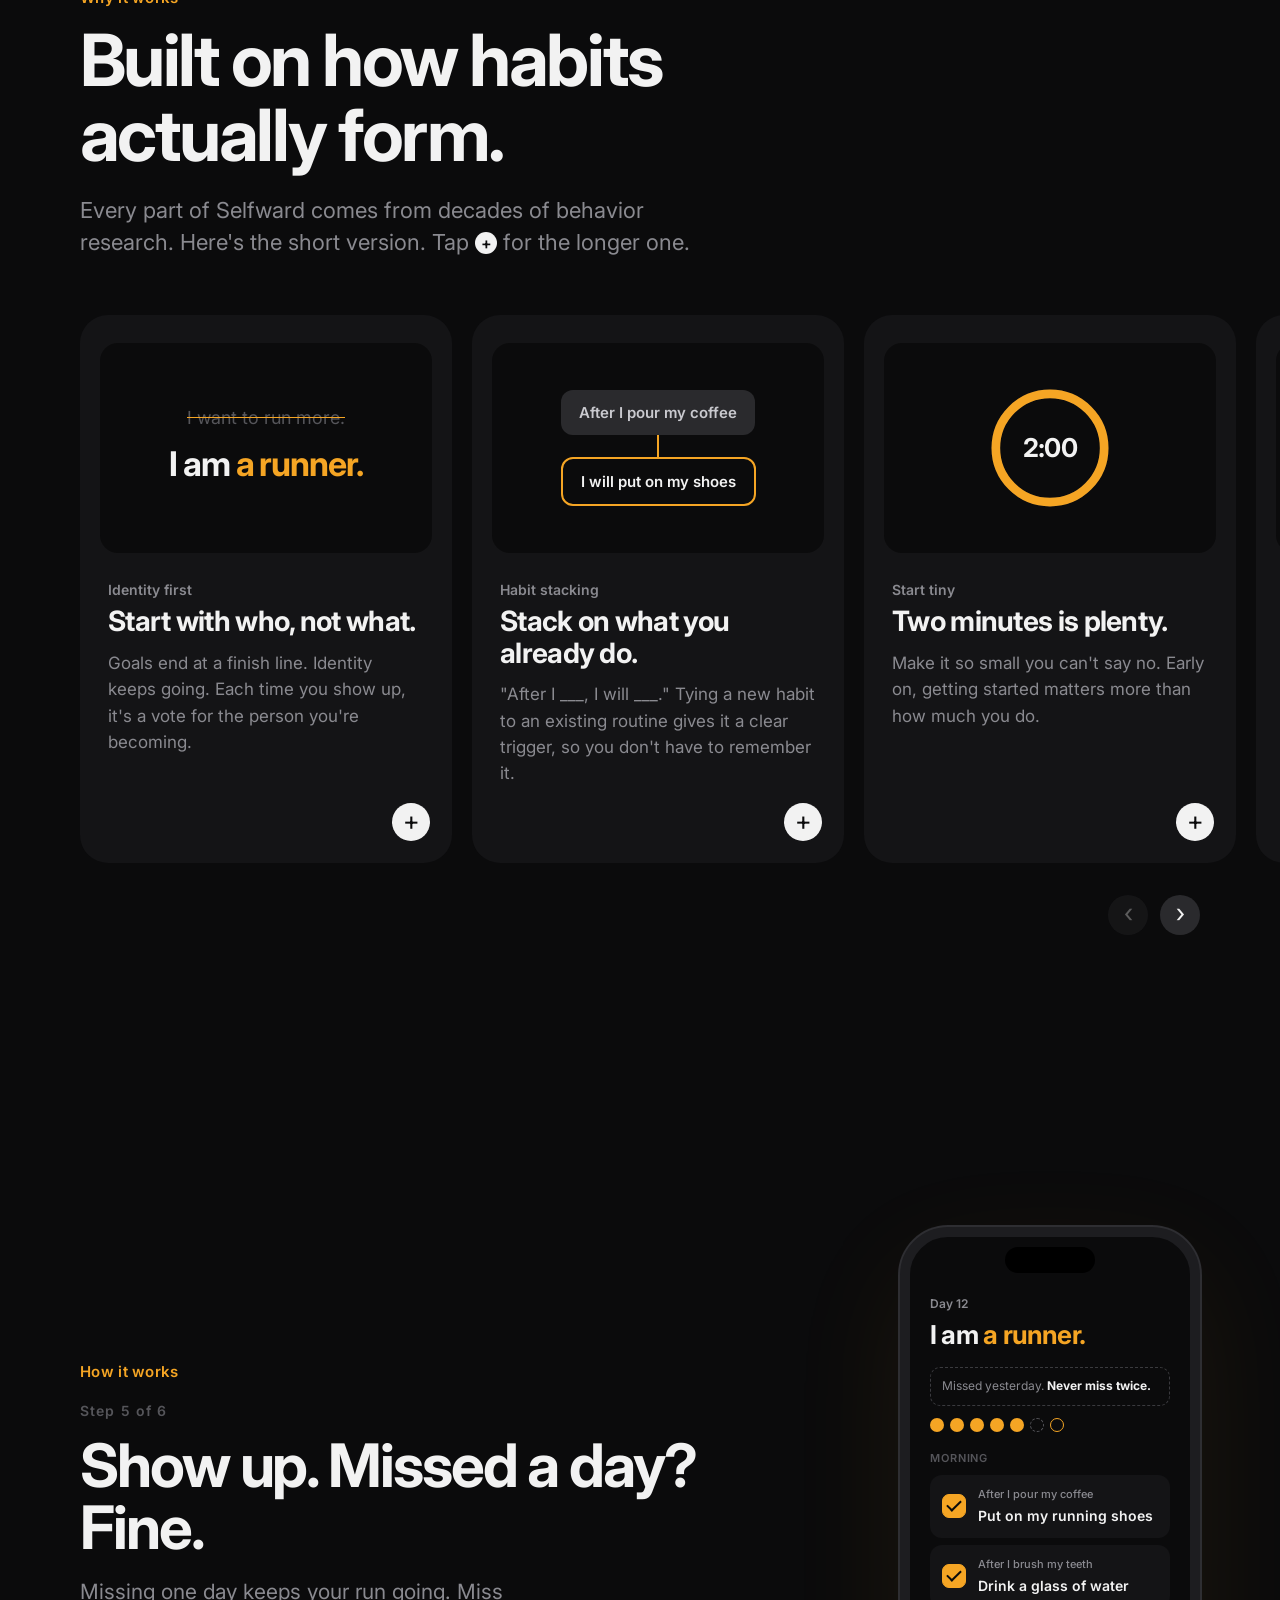
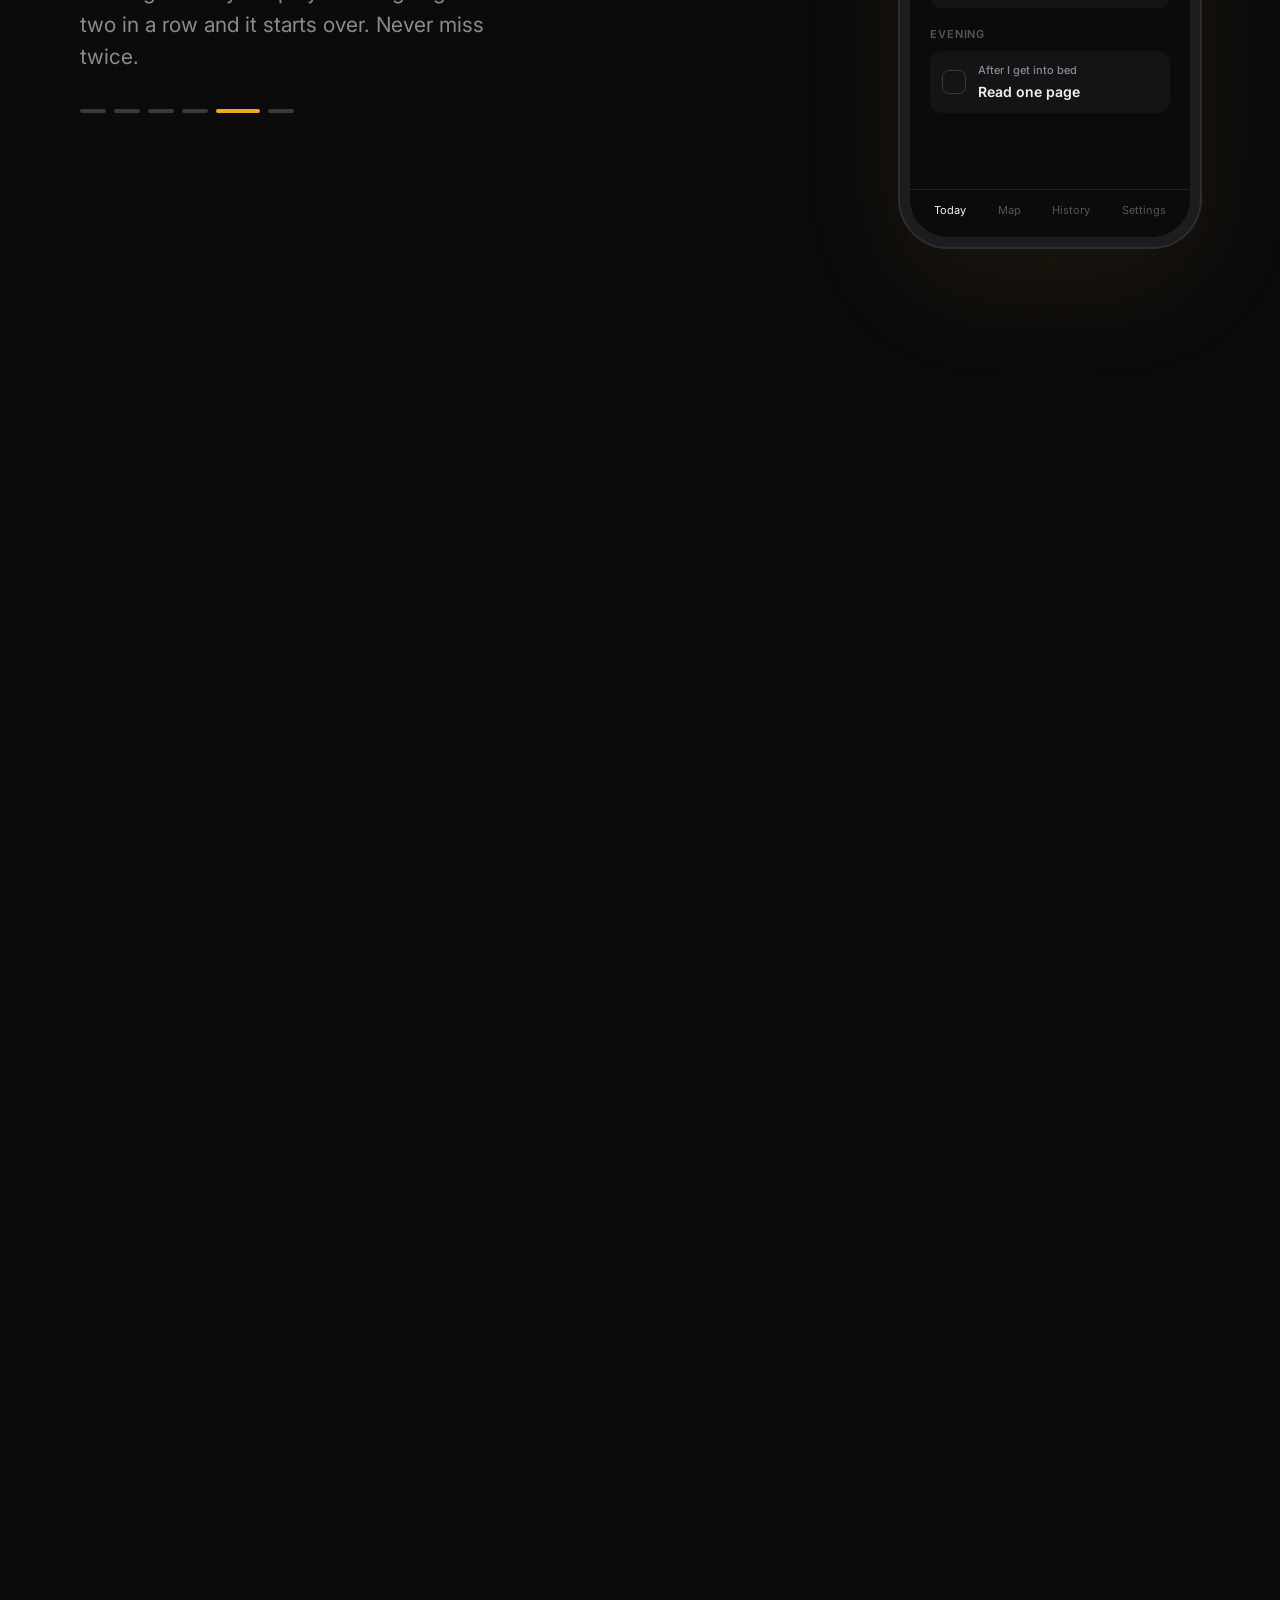
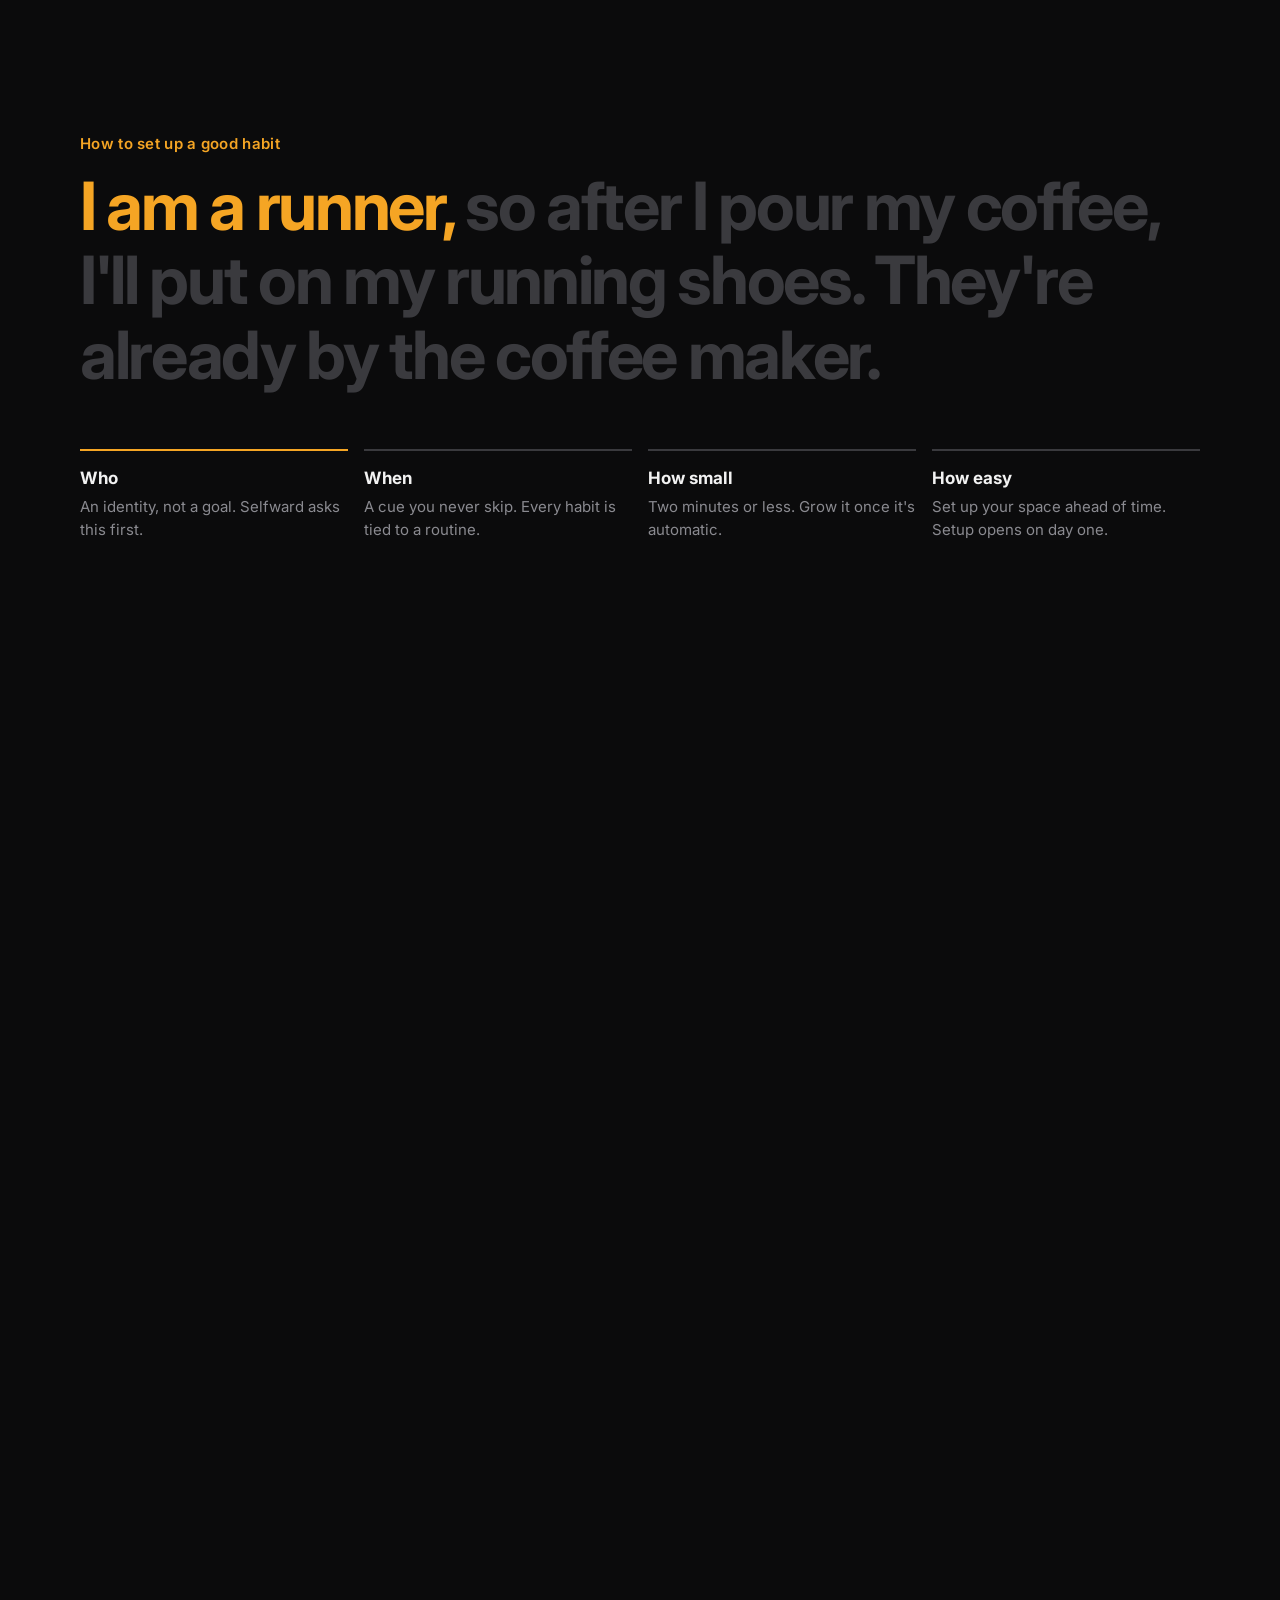
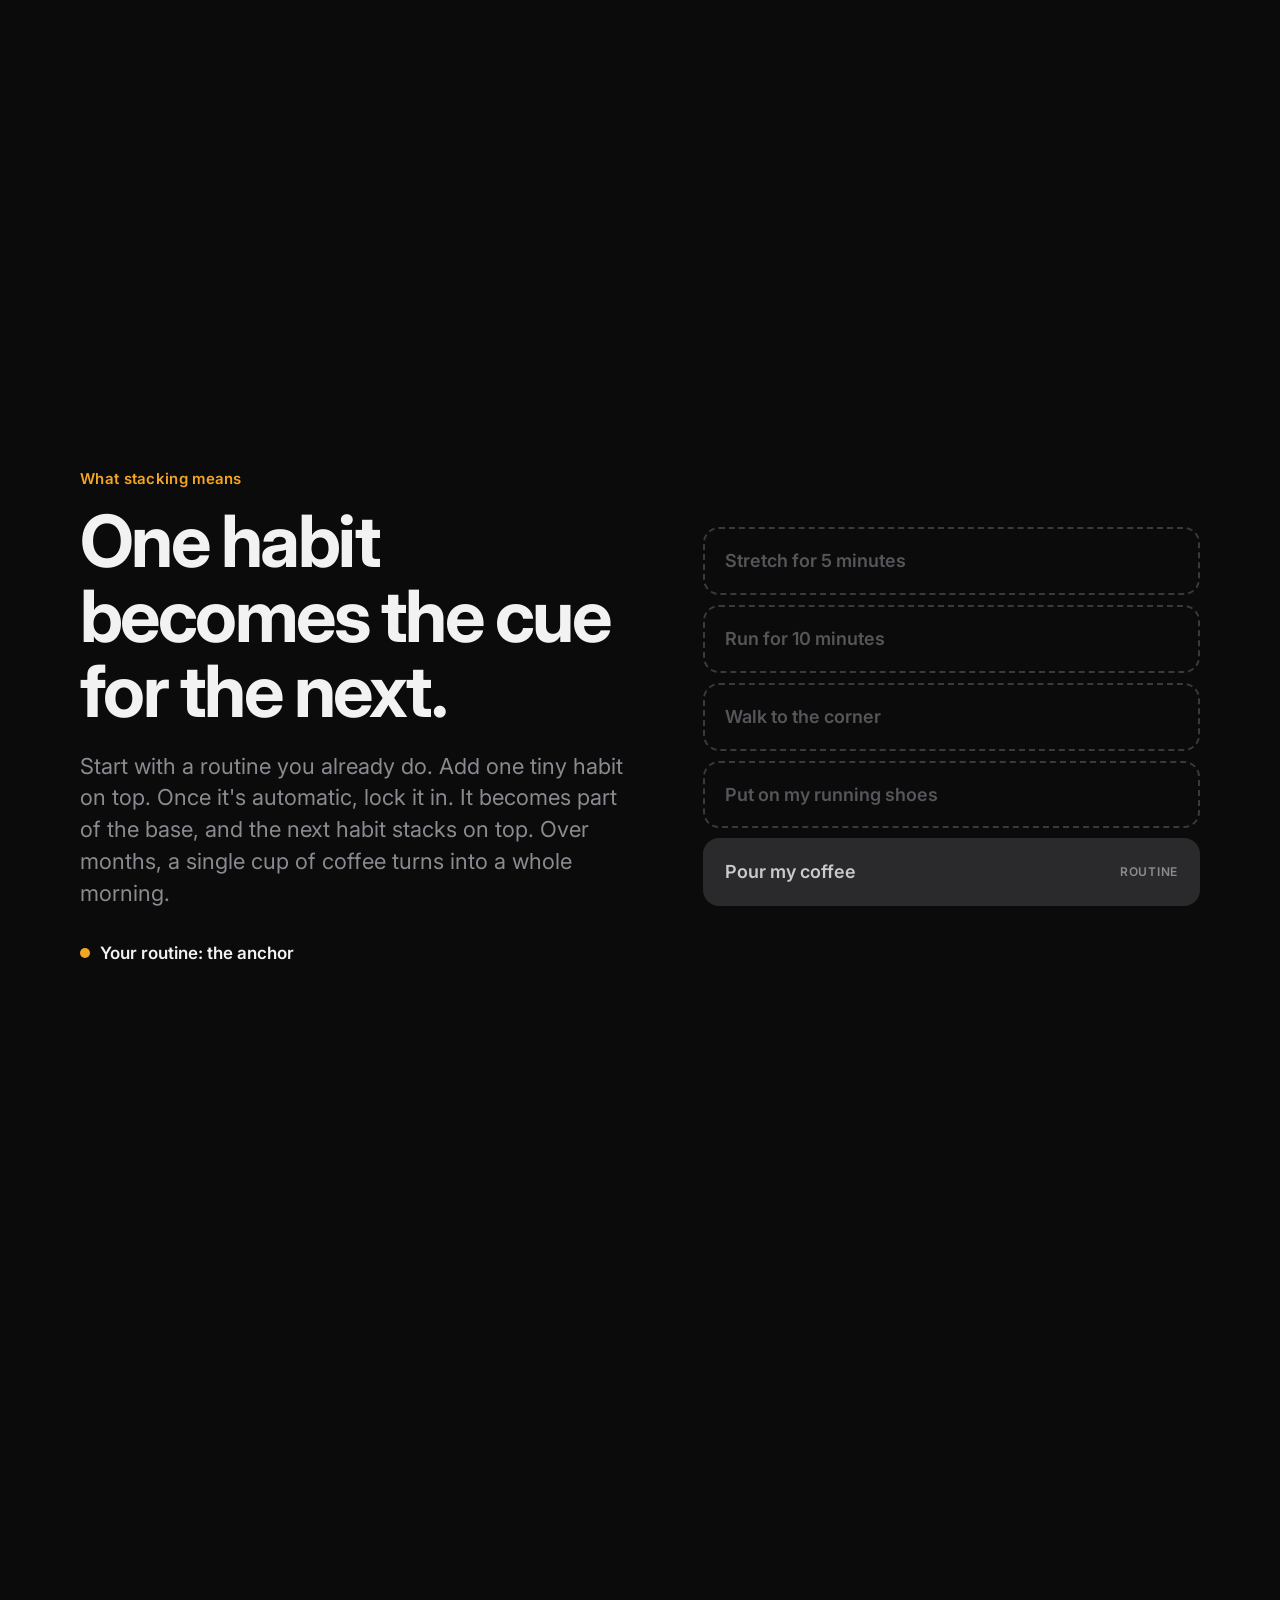
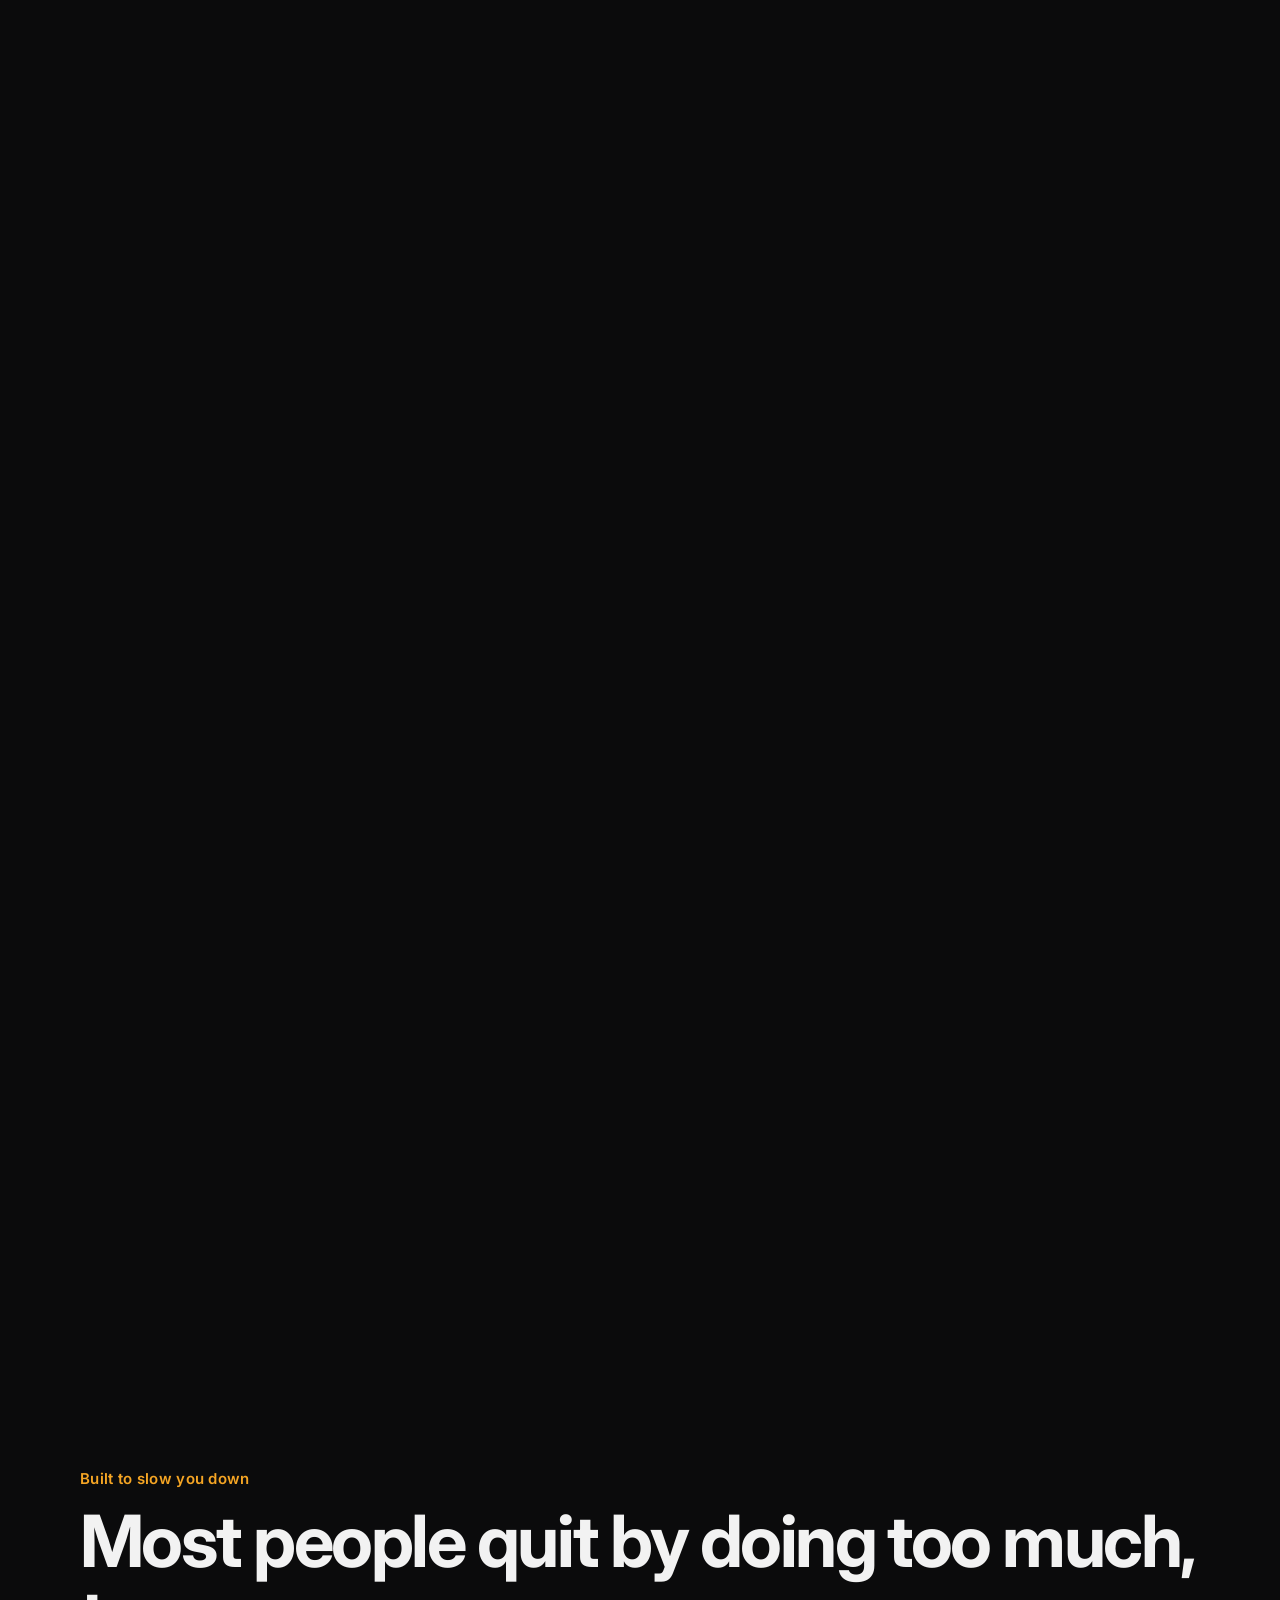
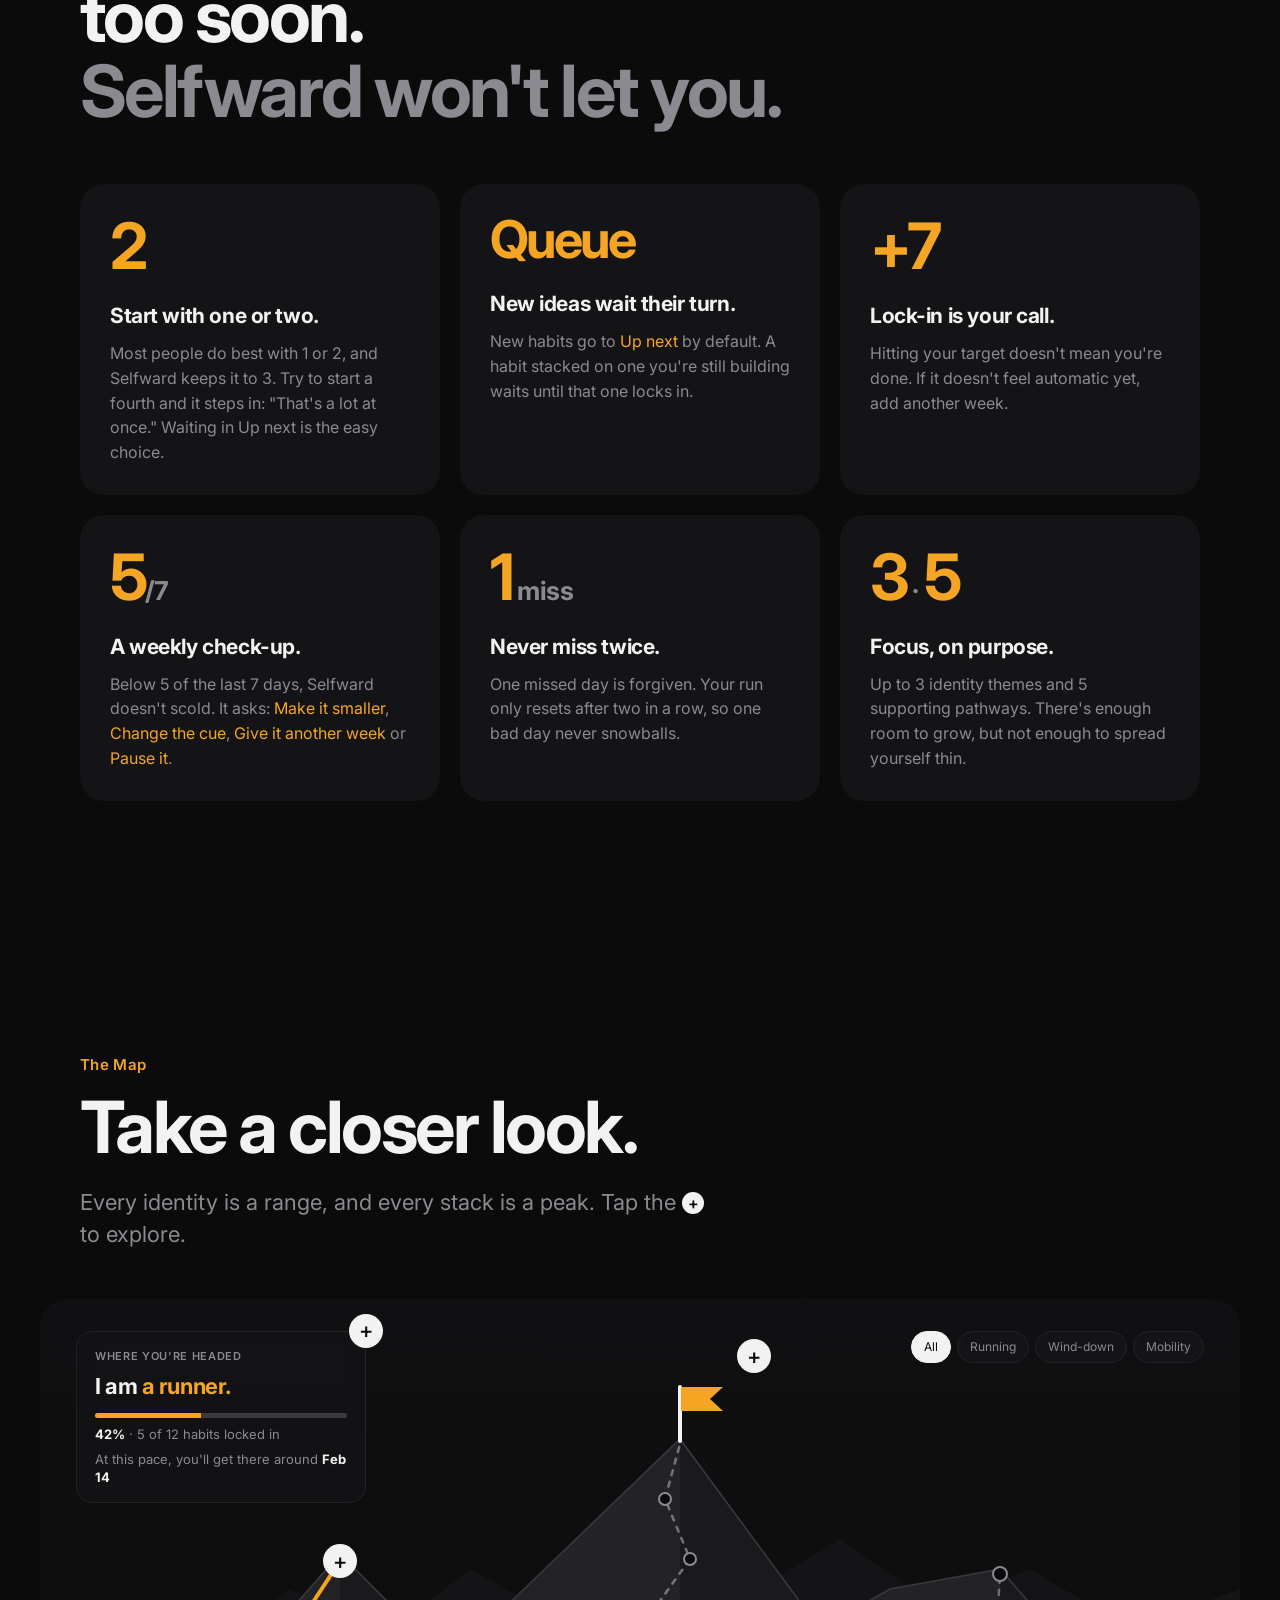
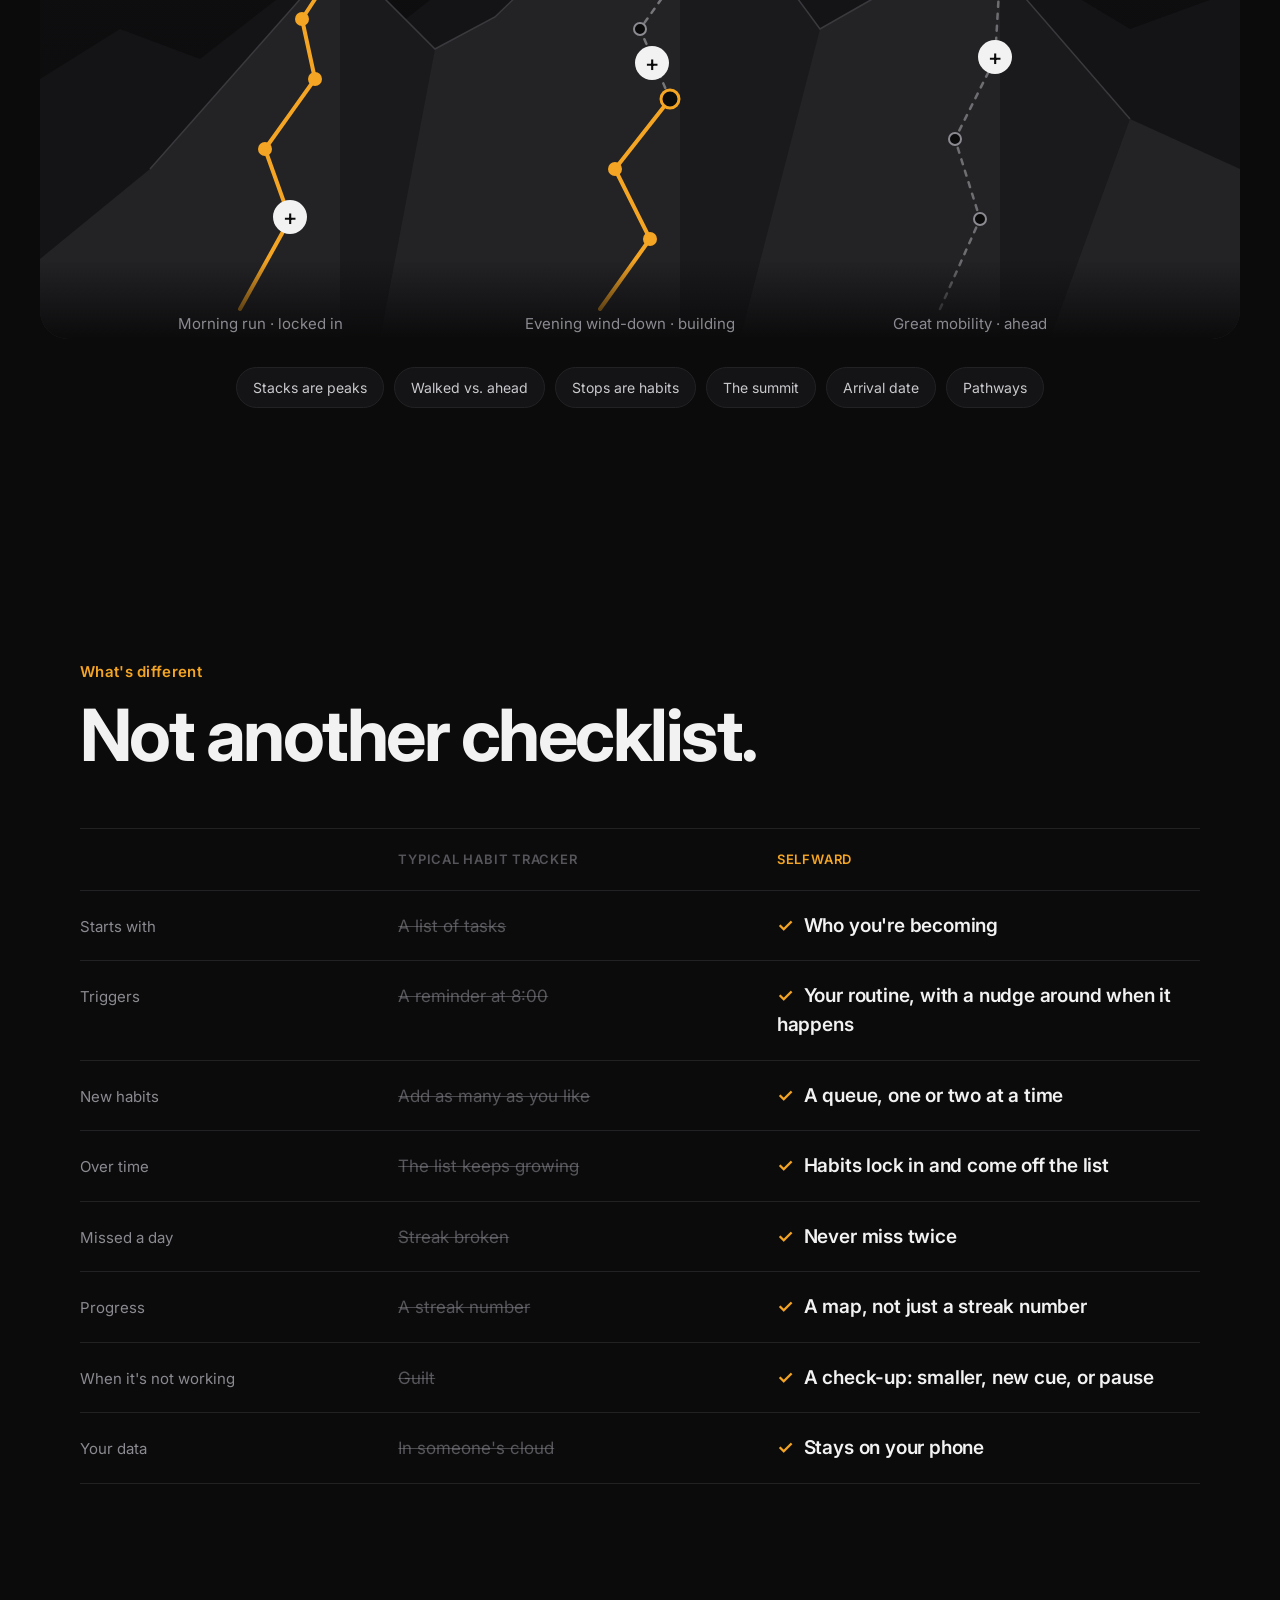
==== commit d97be6f1: "Add files via upload" ====
--- a/index.html
+++ b/index.html
@@ -27,7 +27,7 @@
     <a href="#map">The map</a>
     <a href="#science">Science</a>
   </nav>
-  <a class="btn btn-sm" href="#beta">Get the beta</a>
+  <a class="btn btn-sm" href="#beta">Join the beta</a>
 </header>
 
 <!-- Shared SVG symbols -->
@@ -57,7 +57,7 @@
       </h1>
       <p class="hero-sub hero-in" style="--d:2.7s">Become who you want to be, one habit at a time.</p>
       <div class="hero-ctas hero-in" style="--d:2.95s">
-        <a class="btn" href="#beta">Join the TestFlight beta</a>
+        <a class="btn" href="#beta">Join the beta</a>
         <a class="link-arrow" href="#why">See why it works</a>
       </div>
     </div>
@@ -542,8 +542,23 @@
 <section class="final" id="beta">
   <svg class="final-mark reveal" viewBox="0 0 100 100" aria-hidden="true"><use href="#mark"/></svg>
   <h2 class="h2 reveal">Become who you want to be,<br>one habit at a time.</h2>
-  <p class="lede reveal">Selfward is in private beta on iPhone. Everything stays on your phone.</p>
-  <div class="reveal"><a class="btn" href="#beta">Join the TestFlight beta</a></div>
+  <p class="lede reveal">Selfward is almost ready for its first testers on iPhone. Join the beta and help shape it.</p>
+  <div class="beta reveal">
+    <div class="beta-perks">
+      <h3>What beta testers get</h3>
+      <ul>
+        <li><b>Early access</b> through Apple's TestFlight app, free.</li>
+        <li><b>A say in what comes next.</b> Your feedback goes straight to the person building it.</li>
+        <li><b>Room to be heard.</b> Invites go out in small batches, so every tester gets attention.</li>
+      </ul>
+      <p class="beta-req">You'll need an iPhone. Everything you track stays on your phone.</p>
+    </div>
+    <!-- Paste the Tally form ID (the end of its share link, e.g. tally.so/r/wA1bCd → wA1bCd) into data-tally-form. -->
+    <div class="beta-form" id="betaForm" data-tally-form="">
+      <p class="beta-soon">Beta signups open soon.</p>
+    </div>
+  </div>
+  <p class="beta-privacy reveal">Your email is only used to send your TestFlight invite and beta updates.</p>
 </section>
 
 </main>
--- a/styles.css
+++ b/styles.css
@@ -205,7 +205,15 @@
 .modal-body .card-eyebrow { color: var(--accent); }
 
 /* Story */
-.story { height: 480vh; }
+.story { height: 400vh; position: relative; }
+/* Snap points, one per step: a quick flick stops on the next step instead of skipping past it */
+html { scroll-snap-type: y proximity; }
+.snap {
+  position: absolute; left: 0; width: 1px; height: 1px; pointer-events: none;
+  top: calc(var(--f) / 6 * (100% - 100vh));
+  scroll-snap-align: start; scroll-snap-stop: always;
+  scroll-margin-top: calc(-1 * (var(--nav-h, 52px) + 12px));
+}
 .story-sticky { display: grid; grid-template-columns: minmax(0, 1fr) auto; align-items: center; gap: clamp(32px, 6vw, 96px); width: min(1120px, 100% - 32px); margin-inline: auto; overflow: visible; }
 .captions { position: relative; height: 300px; }
 .cap { position: absolute; inset: 0; opacity: 0; transform: translateY(30px); transition: opacity .6s var(--ease), transform .6s var(--ease); pointer-events: none; }
@@ -416,7 +424,20 @@
 /* Final */
 .final { text-align: center; padding: clamp(100px, 18vh, 200px) 16px; display: flex; flex-direction: column; align-items: center; }
 .final-mark { width: 120px; height: 120px; border-radius: 28px; overflow: hidden; background: var(--bg); box-shadow: 0 0 0 1px var(--hair), 0 30px 80px rgba(245, 165, 36, .12); margin-bottom: 36px; }
-.final .lede { margin-inline: auto; margin-bottom: 32px; }
+.final .lede { margin-inline: auto; margin-bottom: 40px; }
+/* Beta signup: perks beside the Tally form */
+.beta { width: min(1000px, 100%); display: grid; grid-template-columns: minmax(0, 1fr) minmax(0, 1.2fr); gap: 20px; text-align: left; }
+.beta-perks, .beta-form { background: var(--surface); border-radius: 28px; padding: 32px; }
+.beta-perks h3 { font-size: 22px; letter-spacing: -.02em; margin-bottom: 18px; }
+.beta-perks ul { list-style: none; margin: 0; padding: 0; display: grid; gap: 14px; }
+.beta-perks li { color: var(--muted); padding-left: 26px; position: relative; }
+.beta-perks li::before { content: "✓"; position: absolute; left: 0; color: var(--accent); font-weight: 700; }
+.beta-perks li b { color: var(--text); }
+.beta-req { color: var(--faint); font-size: 14px; margin-top: 22px; }
+.beta-form { border: 1px solid rgba(245, 165, 36, .35); min-height: 320px; display: grid; }
+.beta-form iframe { width: 100%; min-height: 480px; border: 0; display: block; }
+.beta-soon { align-self: center; justify-self: center; color: var(--muted); font-weight: 600; }
+.beta-privacy { color: var(--faint); font-size: 13px; margin-top: 18px; }
 .footer { border-top: 1px solid var(--hair); padding: 28px 16px 40px; text-align: center; font-size: 13px; display: grid; gap: 6px; }
 
 /* Tablet and phone */
@@ -430,7 +451,7 @@
   .nav .btn-sm { margin-left: auto; }
   .range-wrap { height: 46vh; }
   .hero-copy { padding-top: 7vh; }
-  .story { height: 440vh; }
+  .story { height: 400vh; }
   .story-sticky { grid-template-columns: 1fr; grid-template-rows: auto 1fr; gap: 16px; align-content: start; padding-top: calc(var(--nav-h, 52px) + 12px); justify-items: center; }
   .story-captions { width: 100%; }
   .story-captions .eyebrow { display: none; }
@@ -448,7 +469,8 @@
   .tower-status { margin-top: 12px; font-size: 15px; }
   .tower { gap: 8px; }
   .tb { padding: 11px 14px; font-size: 15px; }
-  .guards, .ways, .stats { grid-template-columns: 1fr; }
+  .guards, .ways, .stats, .beta { grid-template-columns: 1fr; }
+  .beta-perks, .beta-form { padding: 24px; }
   .card { min-height: 500px; }
   .map-stage { width: 760px; margin-inline: 16px; }
   .pop { position: fixed; left: 12px !important; right: 12px; top: auto !important; bottom: 12px; width: auto; }
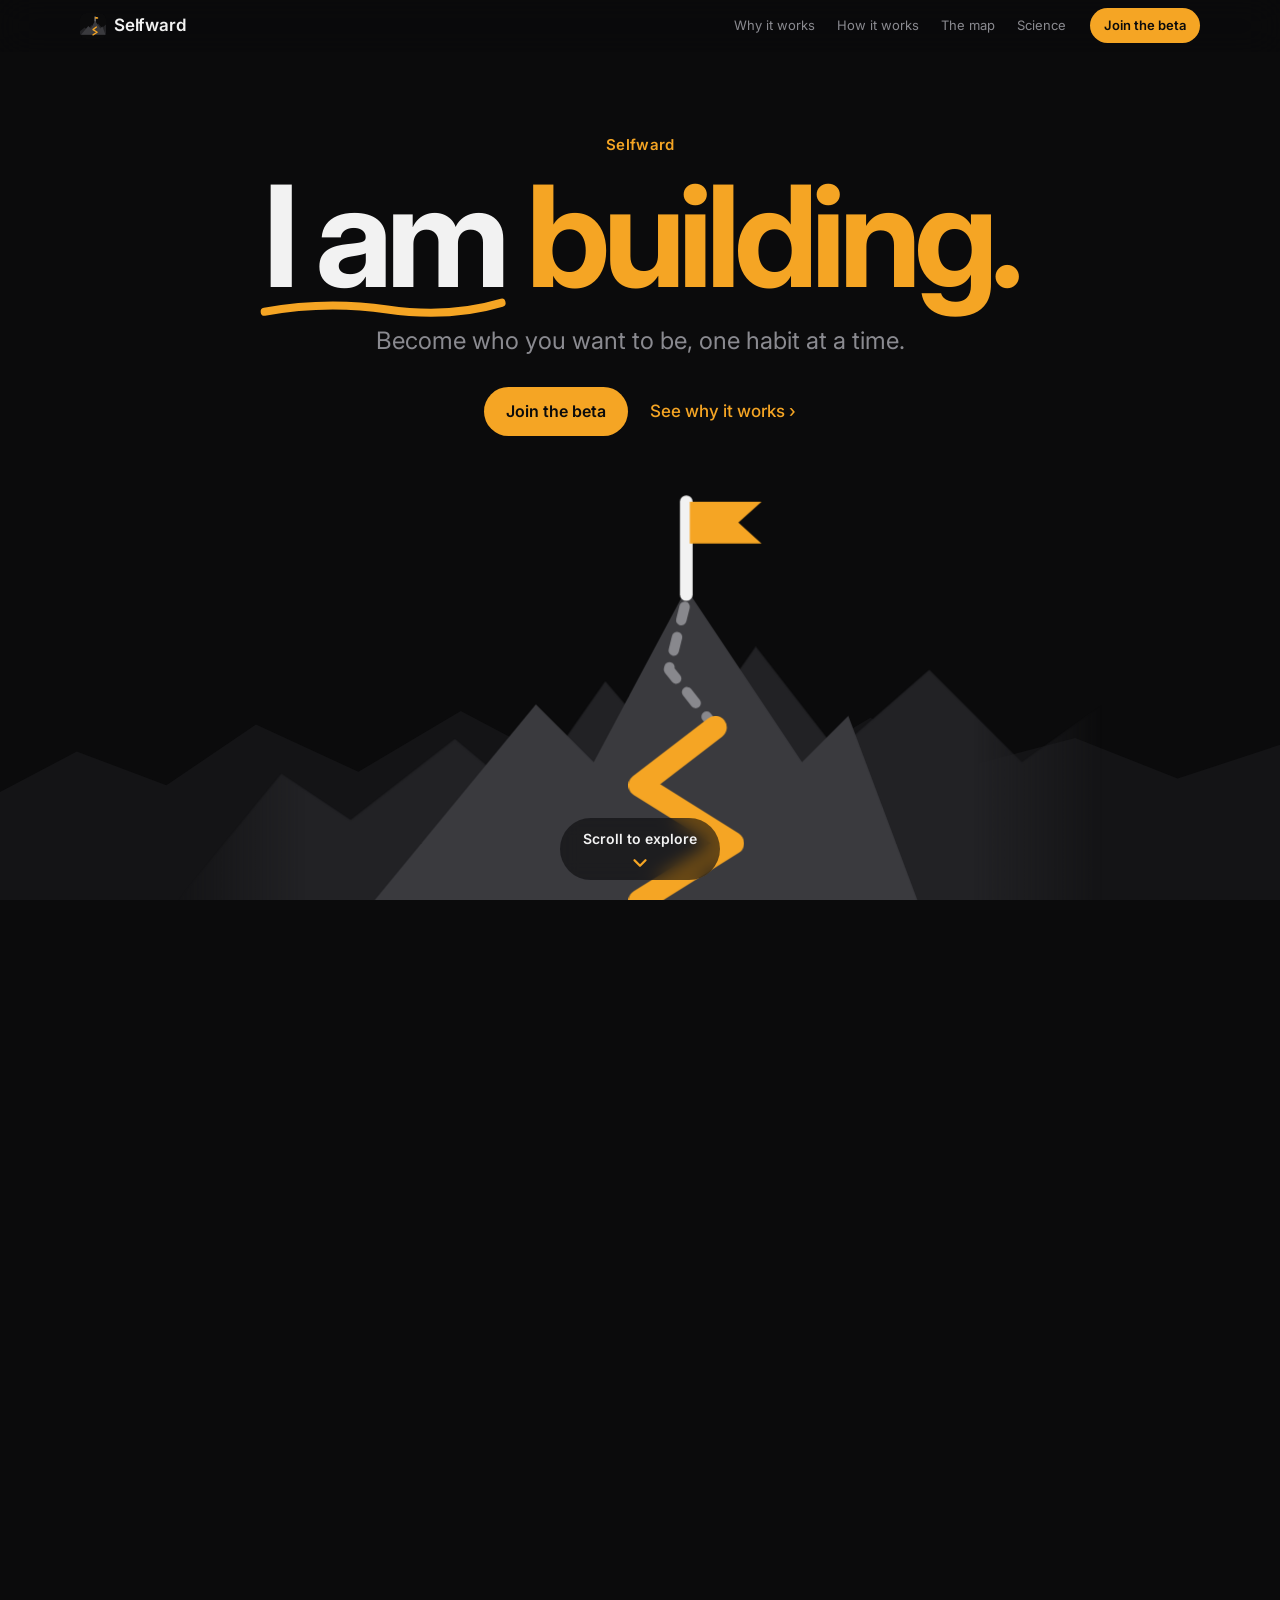
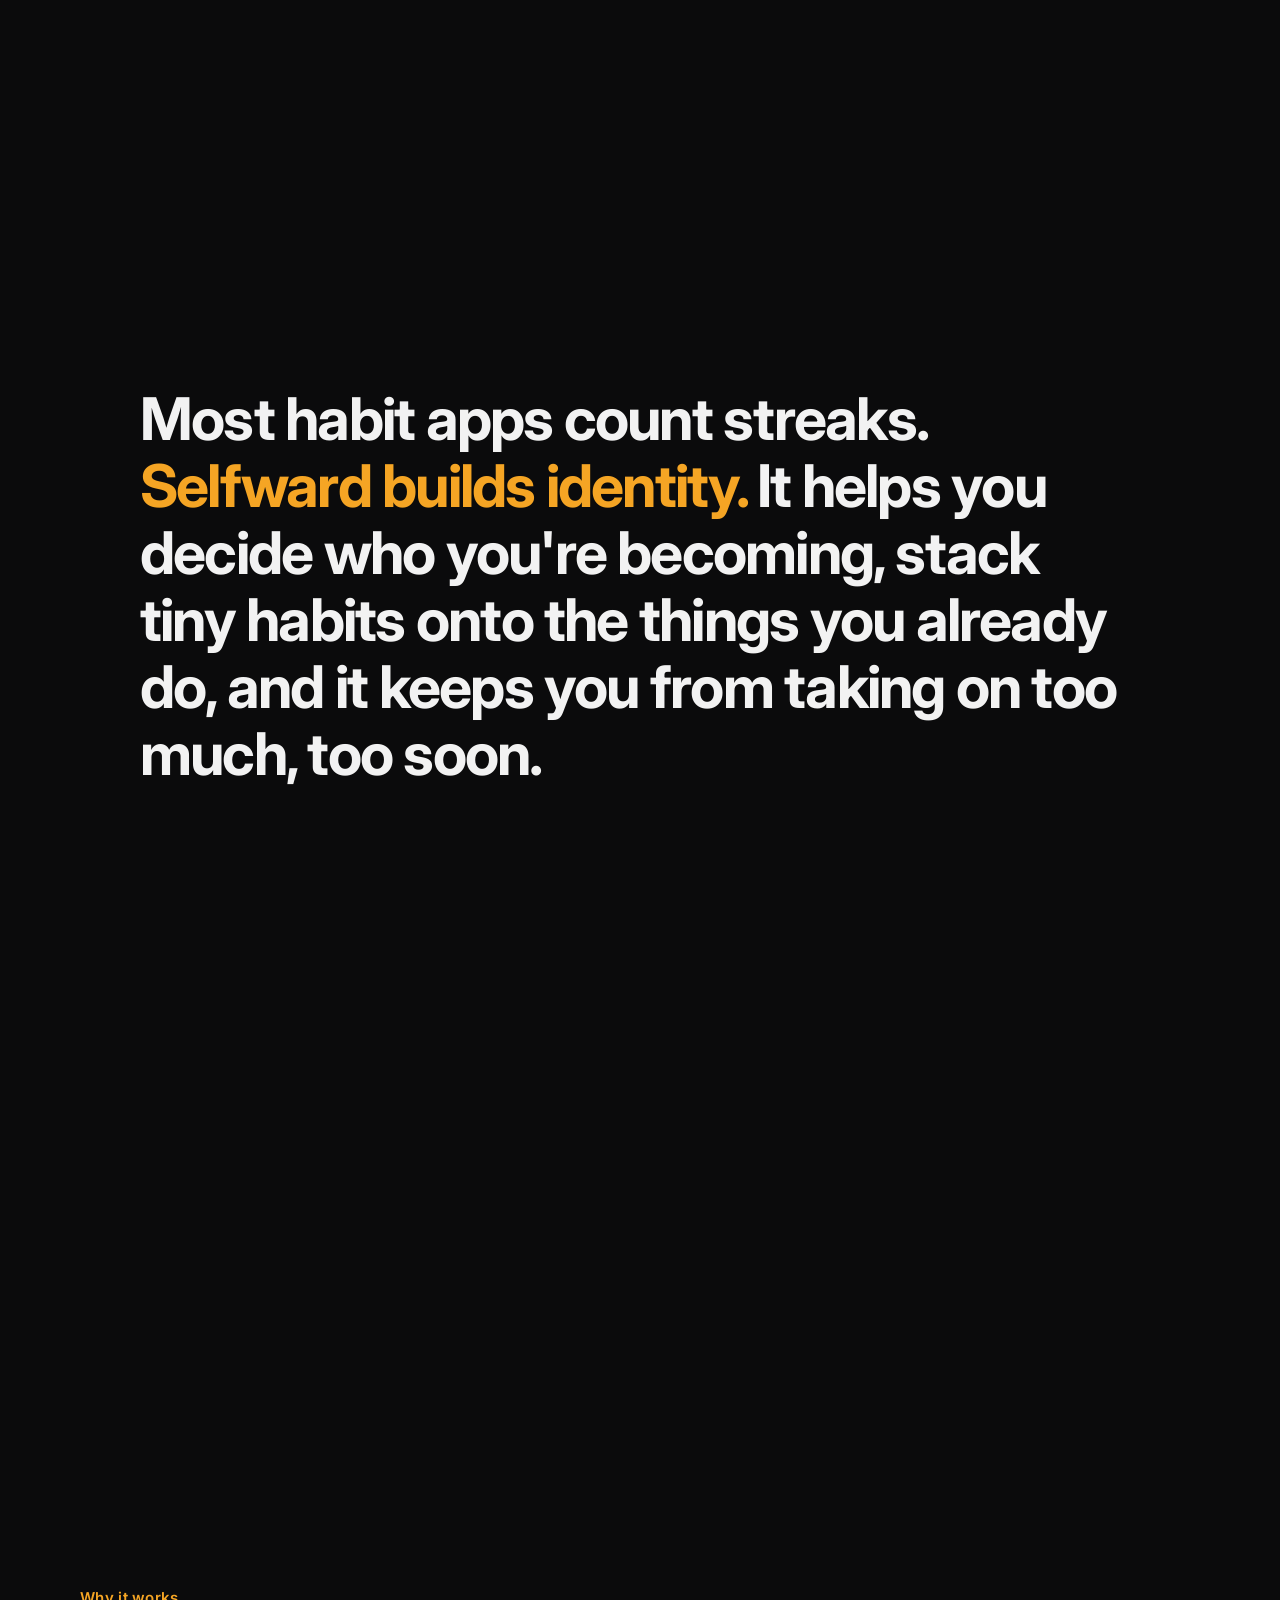
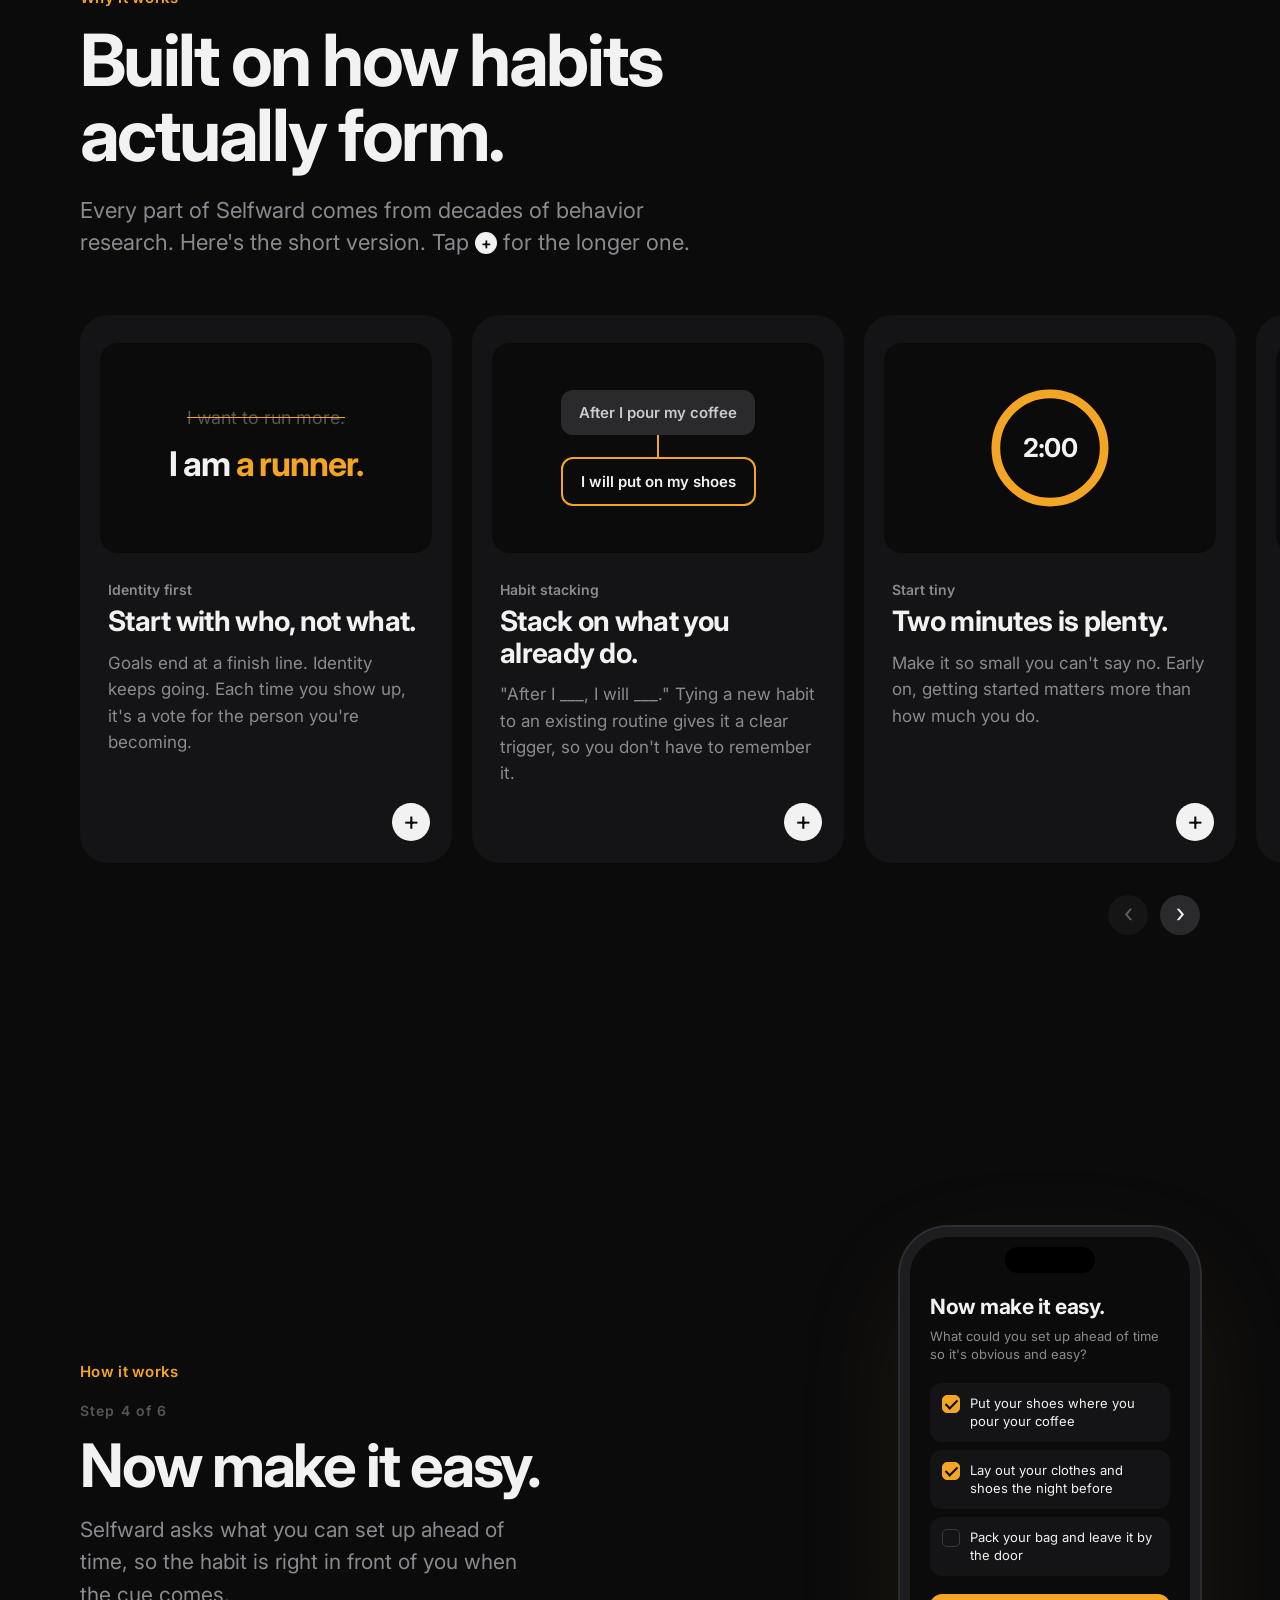
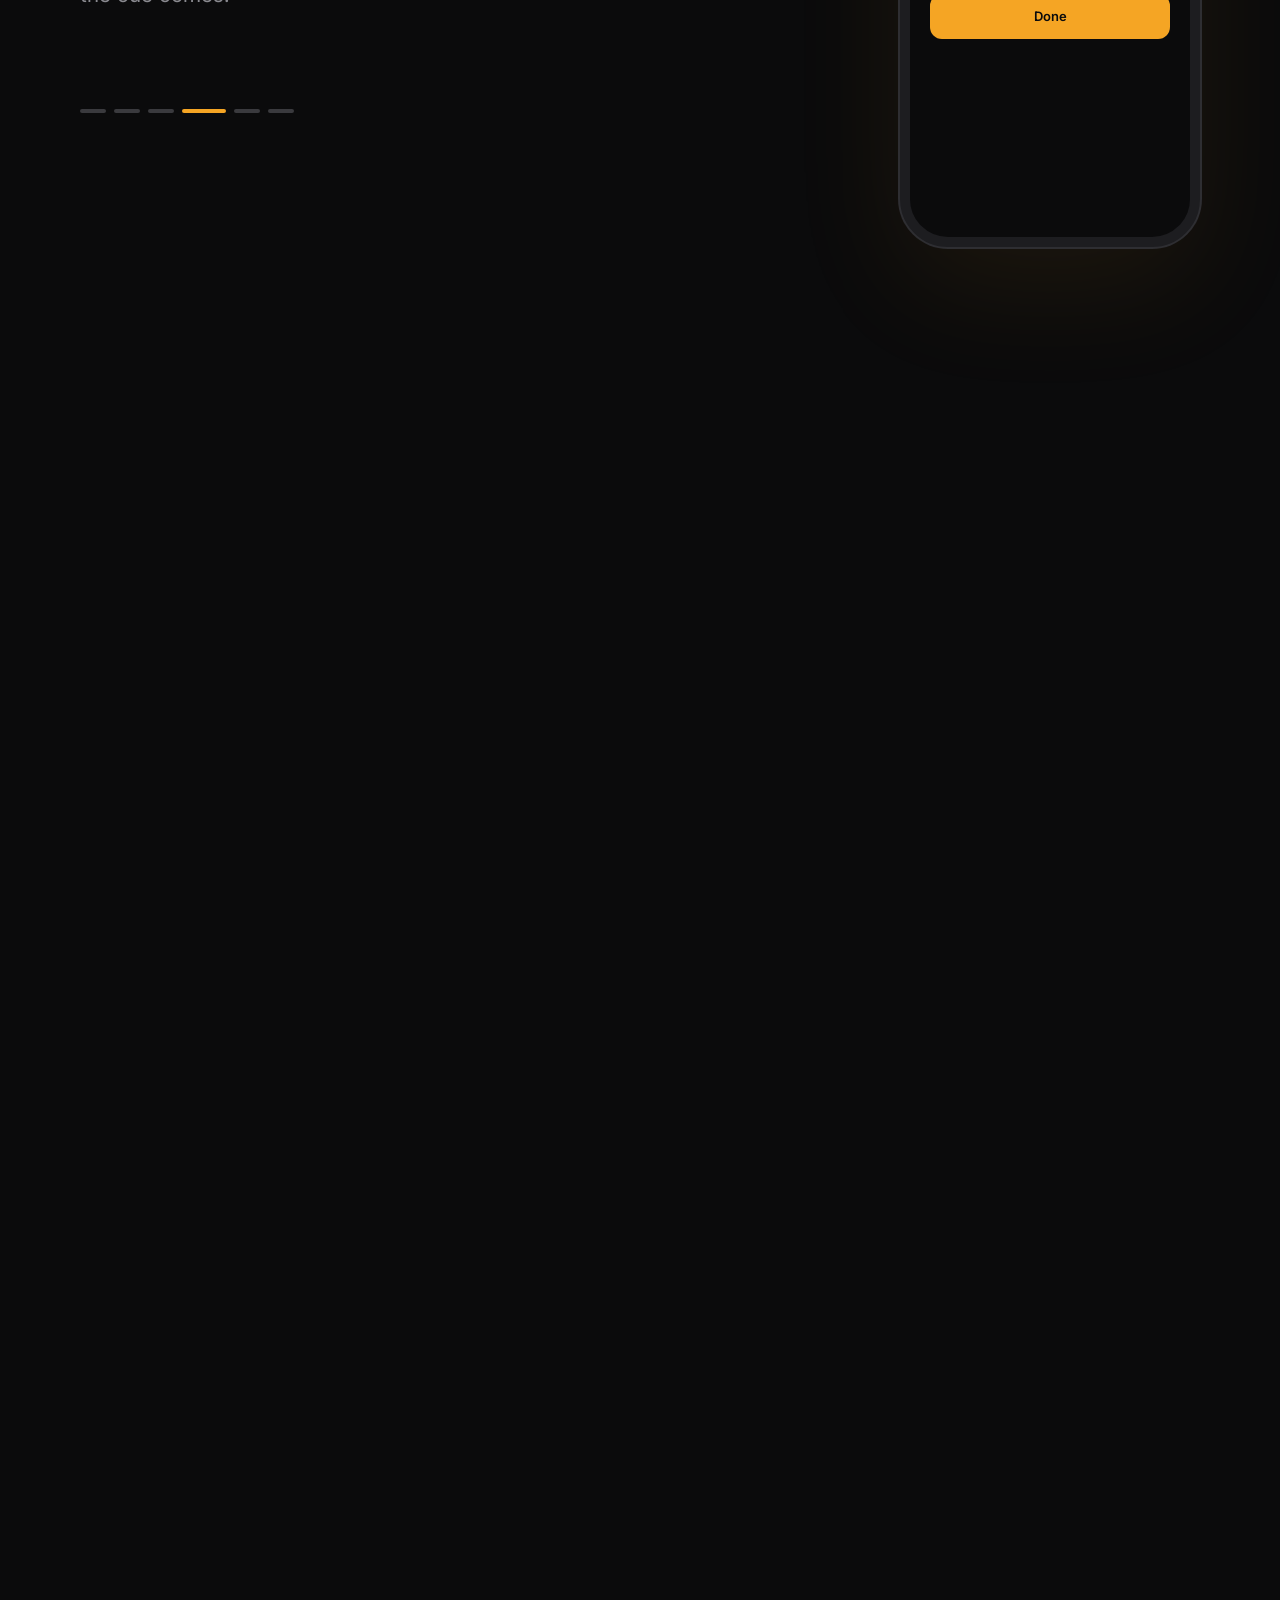
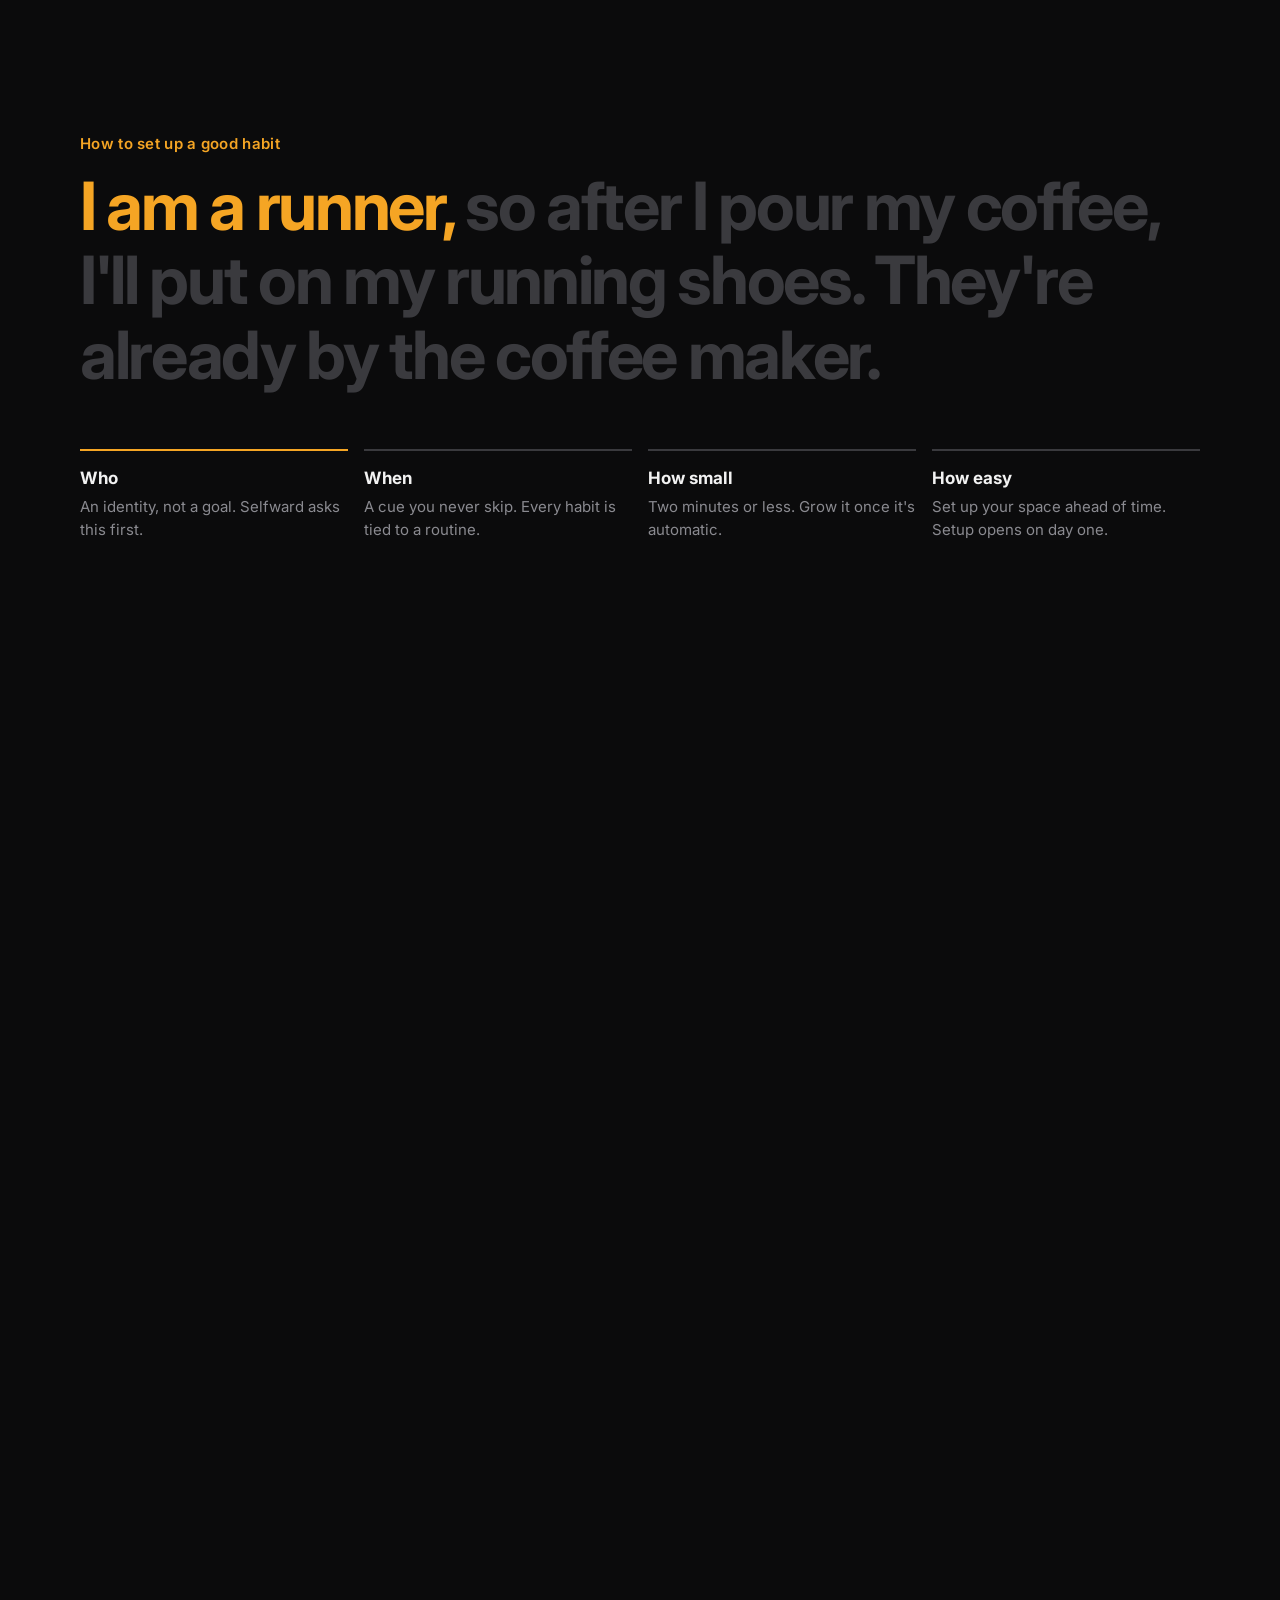
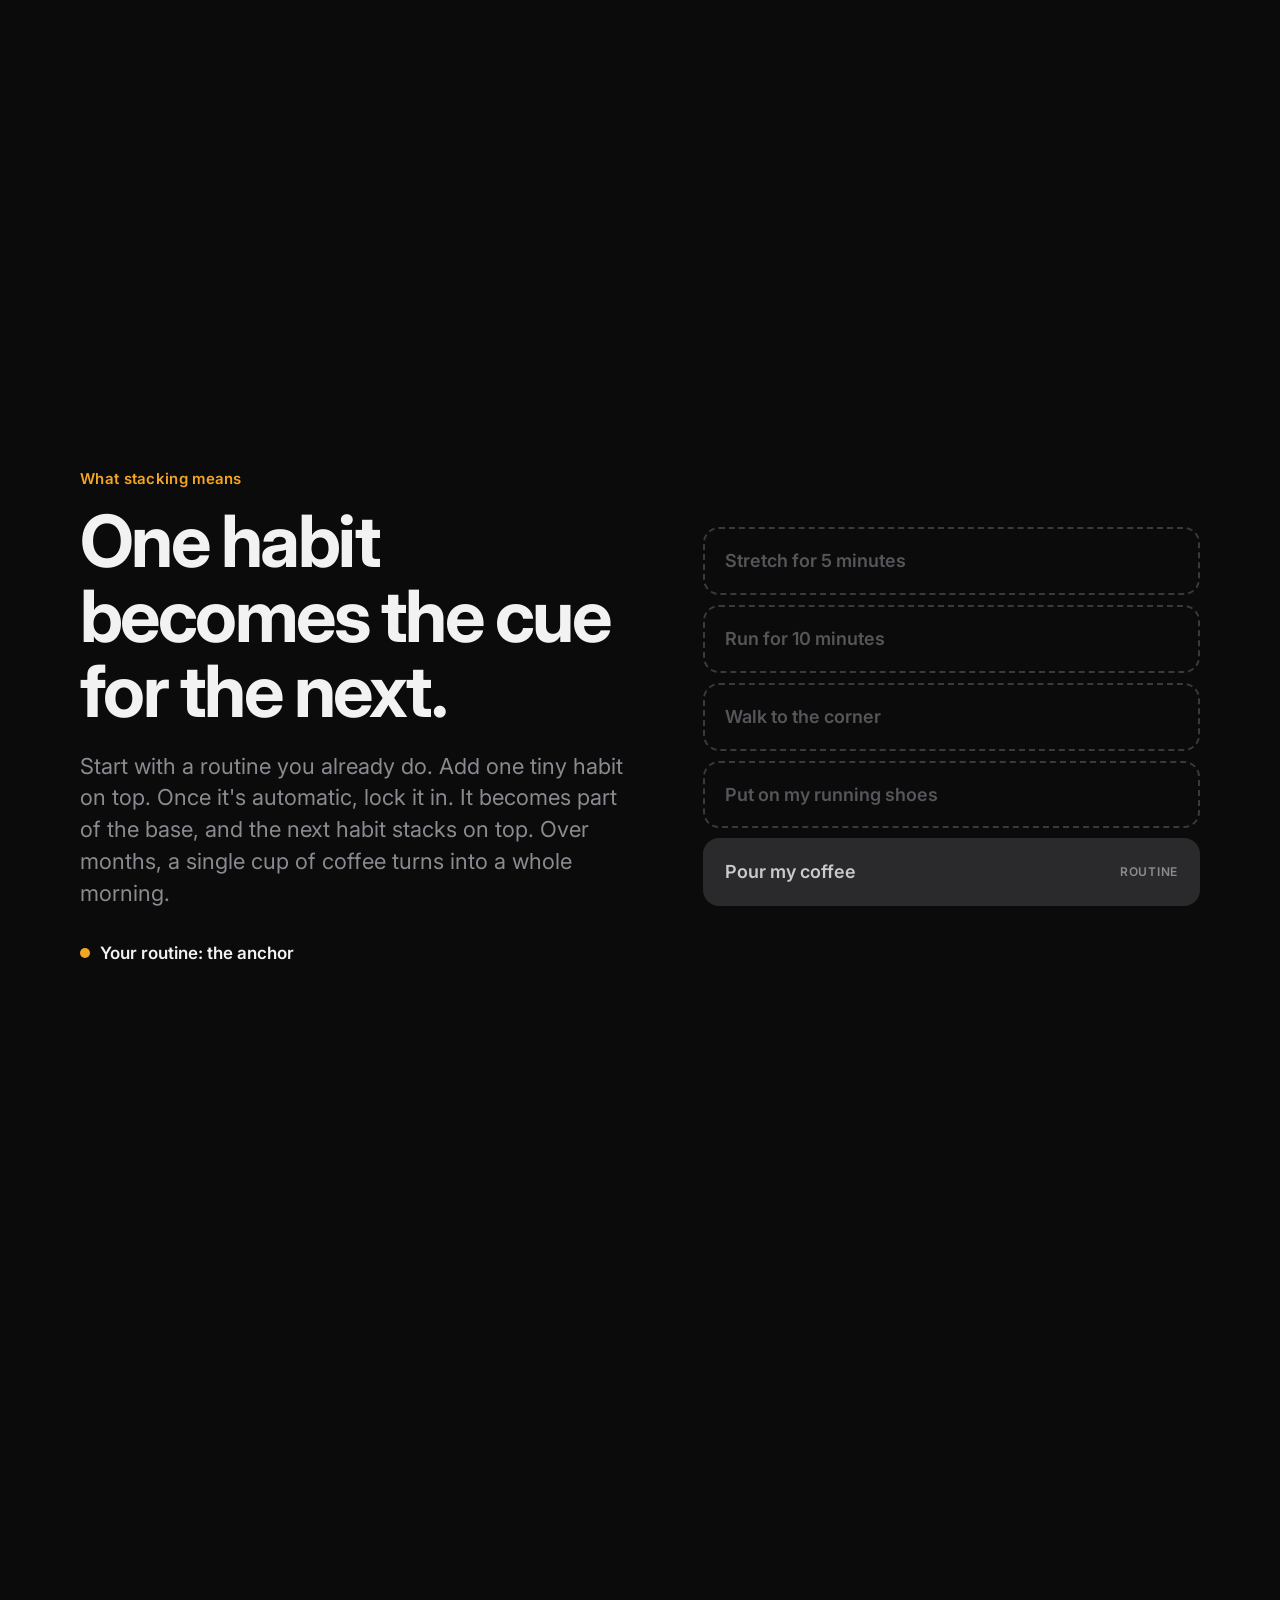
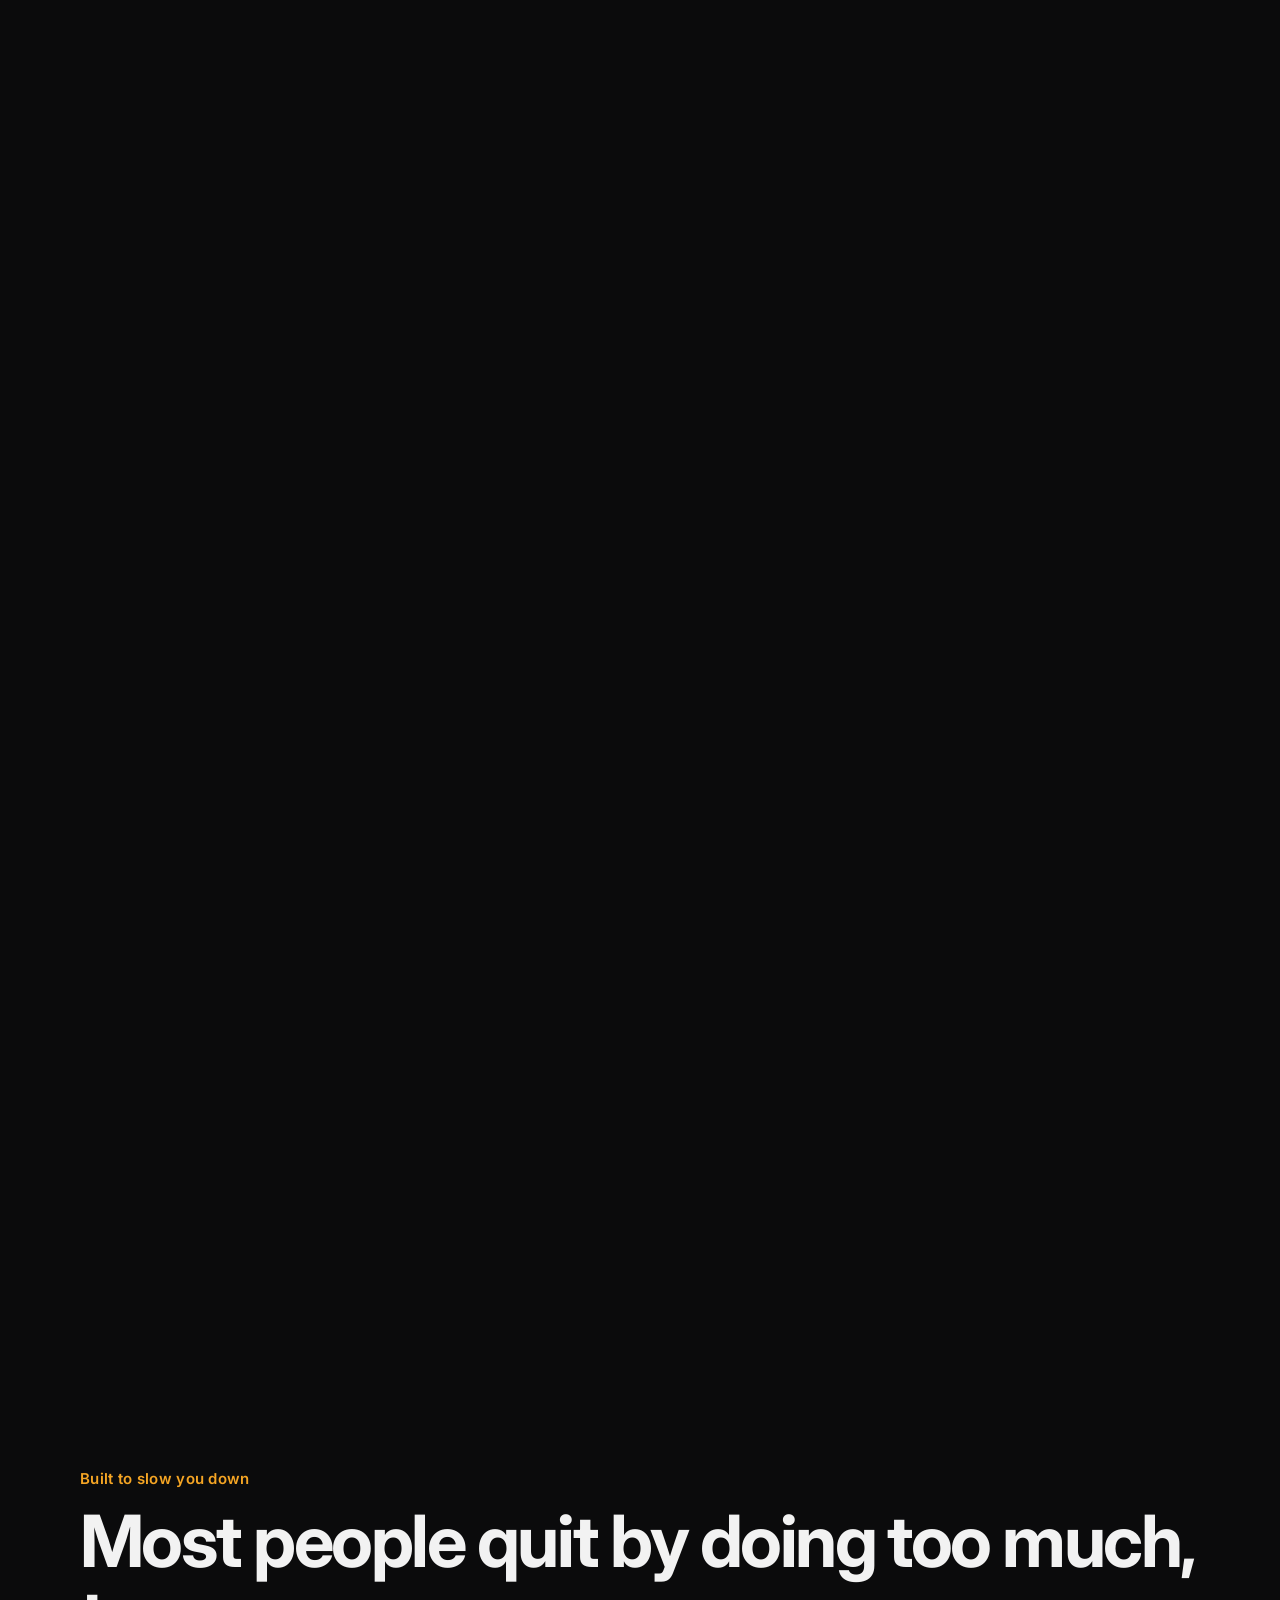
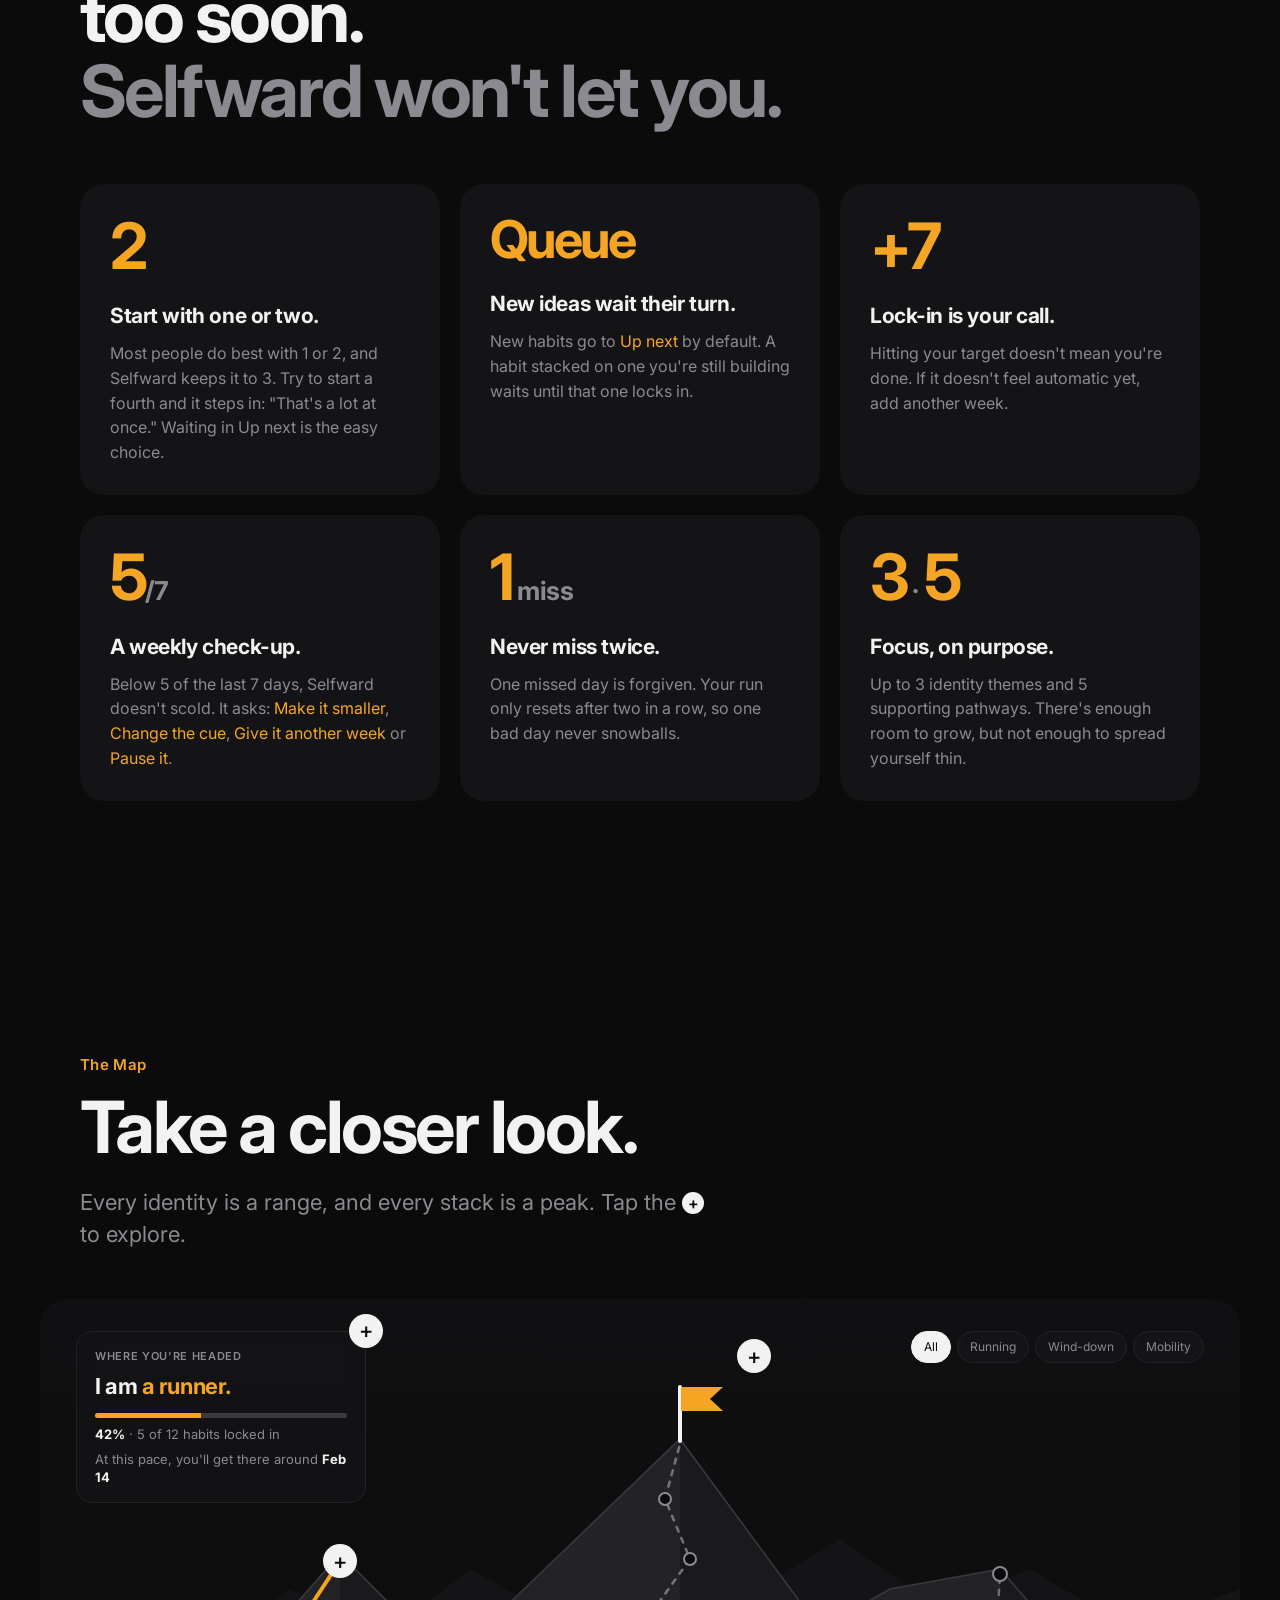
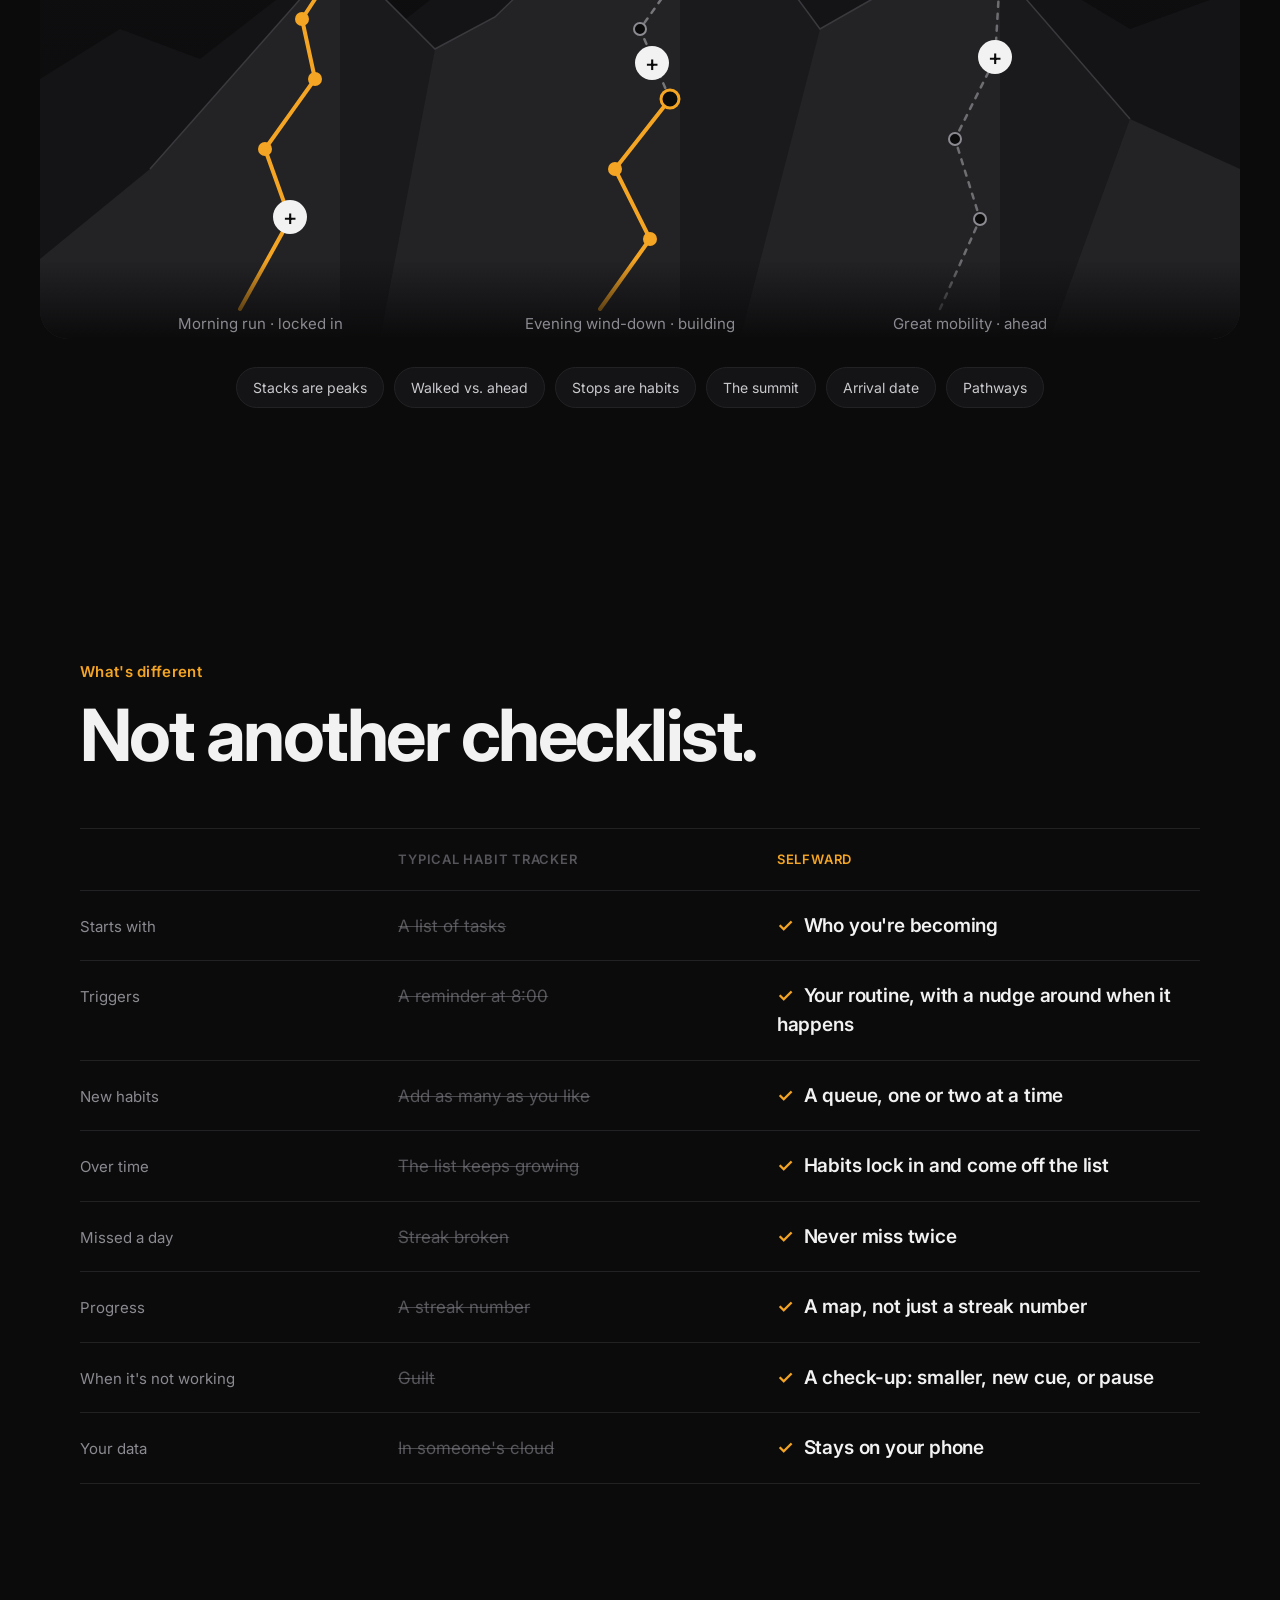
==== commit 3d413151: "Add files via upload" ====
--- a/index.html
+++ b/index.html
@@ -554,11 +554,11 @@
       <p class="beta-req">You'll need an iPhone. Everything you track stays on your phone.</p>
     </div>
     <!-- Paste the Tally form ID (the end of its share link, e.g. tally.so/r/wA1bCd → wA1bCd) into data-tally-form. -->
-    <div class="beta-form" id="betaForm" data-tally-form="">
+    <div class="beta-form" id="betaForm" data-tally-form="VLkExN">
       <p class="beta-soon">Beta signups open soon.</p>
     </div>
   </div>
-  <p class="beta-privacy reveal">Your email is only used to send your TestFlight invite and beta updates.</p>
+  <p class="beta-privacy reveal">What you share here is only used for the Selfward beta: your TestFlight invite and beta updates. <a href="privacy.html">Privacy policy</a></p>
 </section>
 
 </main>
@@ -566,6 +566,7 @@
 <footer class="footer">
   <p>Selfward. I am building.</p>
   <p class="muted">Selfward is not medical advice. Research summaries are simplified. See Sources for the original studies.</p>
+  <p><a class="footer-link" href="privacy.html">Privacy policy</a></p>
 </footer>
 
 <dialog class="modal" id="modal" aria-label="More detail">
--- a/styles.css
+++ b/styles.css
@@ -435,9 +435,12 @@
 .beta-perks li b { color: var(--text); }
 .beta-req { color: var(--faint); font-size: 14px; margin-top: 22px; }
 .beta-form { border: 1px solid rgba(245, 165, 36, .35); min-height: 320px; display: grid; }
-.beta-form iframe { width: 100%; min-height: 480px; border: 0; display: block; }
+/* Matching the form's color scheme keeps the browser from painting a white backdrop behind it */
+.beta-form iframe { width: 100%; min-height: 560px; border: 0; display: block; color-scheme: light; }
 .beta-soon { align-self: center; justify-self: center; color: var(--muted); font-weight: 600; }
 .beta-privacy { color: var(--faint); font-size: 13px; margin-top: 18px; }
+.beta-privacy a, .footer-link { color: var(--muted); }
+.footer-link:hover, .beta-privacy a:hover { color: var(--text); }
 .footer { border-top: 1px solid var(--hair); padding: 28px 16px 40px; text-align: center; font-size: 13px; display: grid; gap: 6px; }
 
 /* Tablet and phone */
